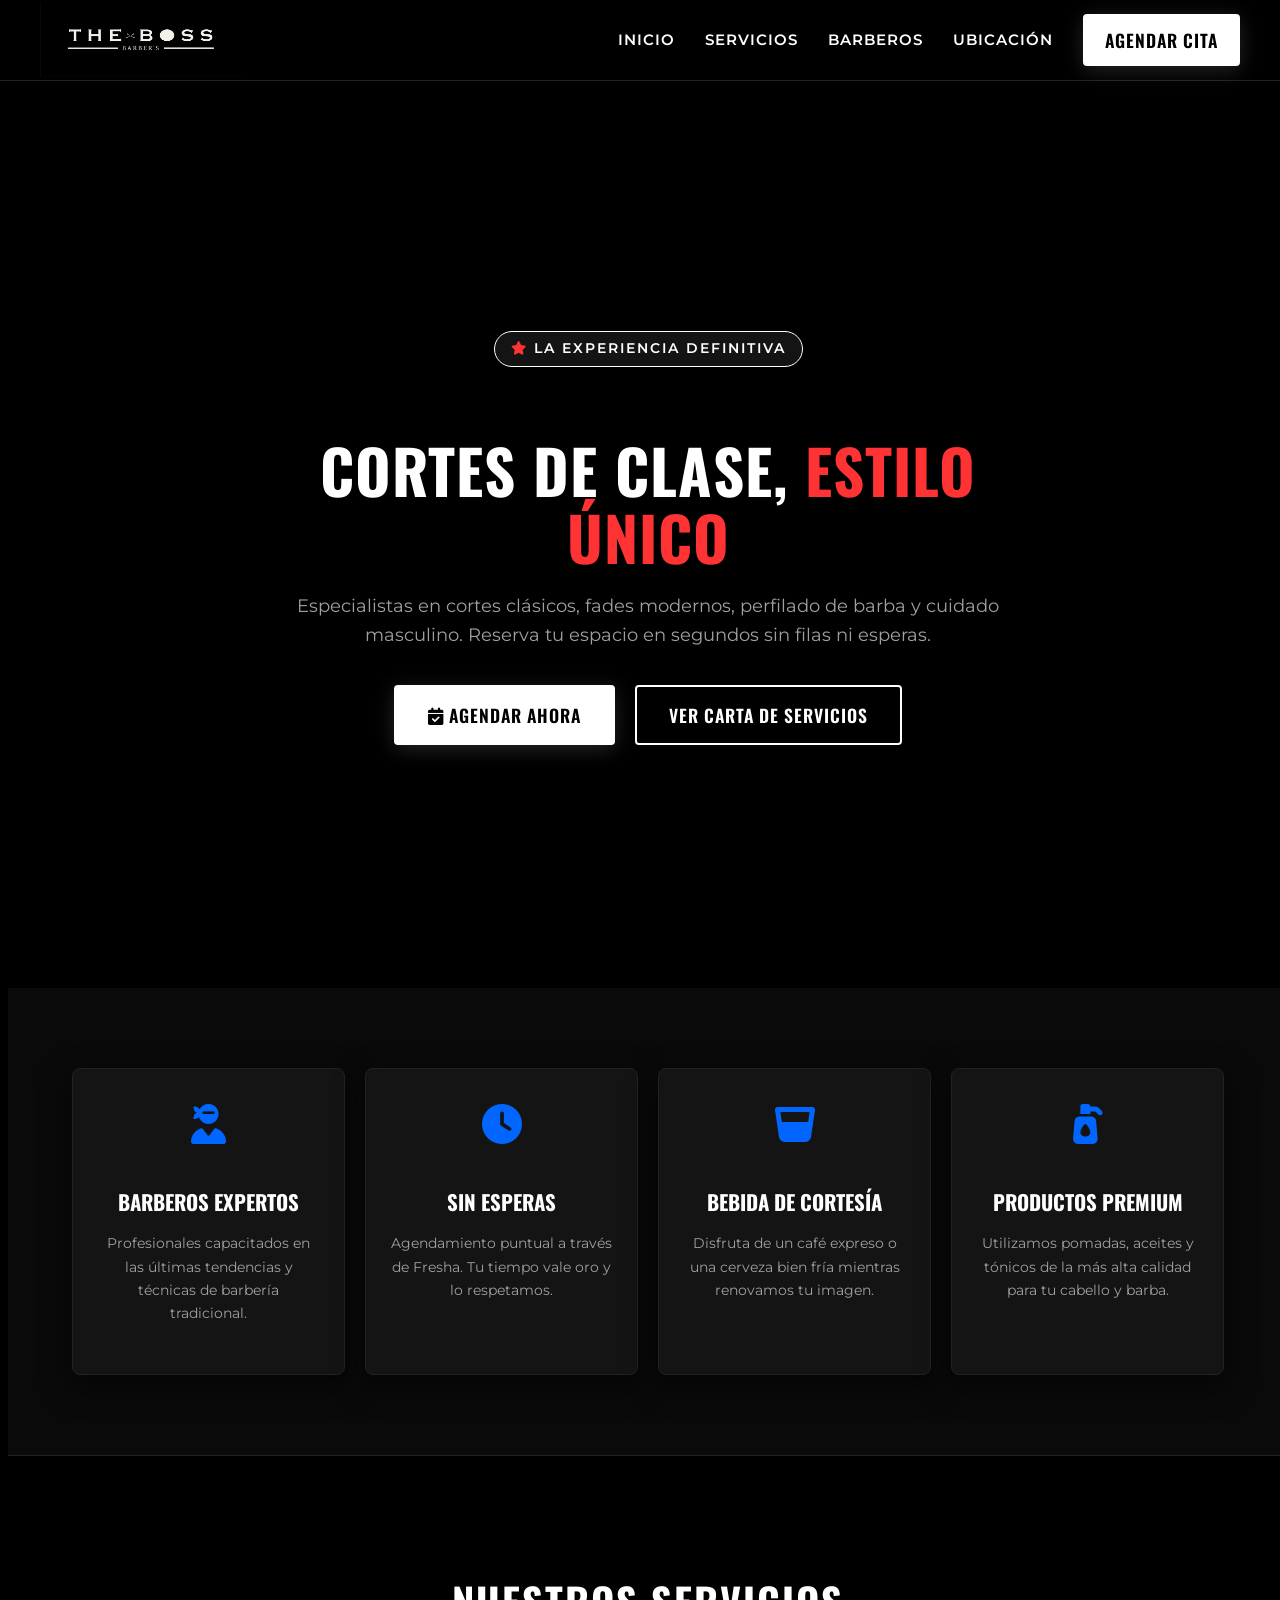
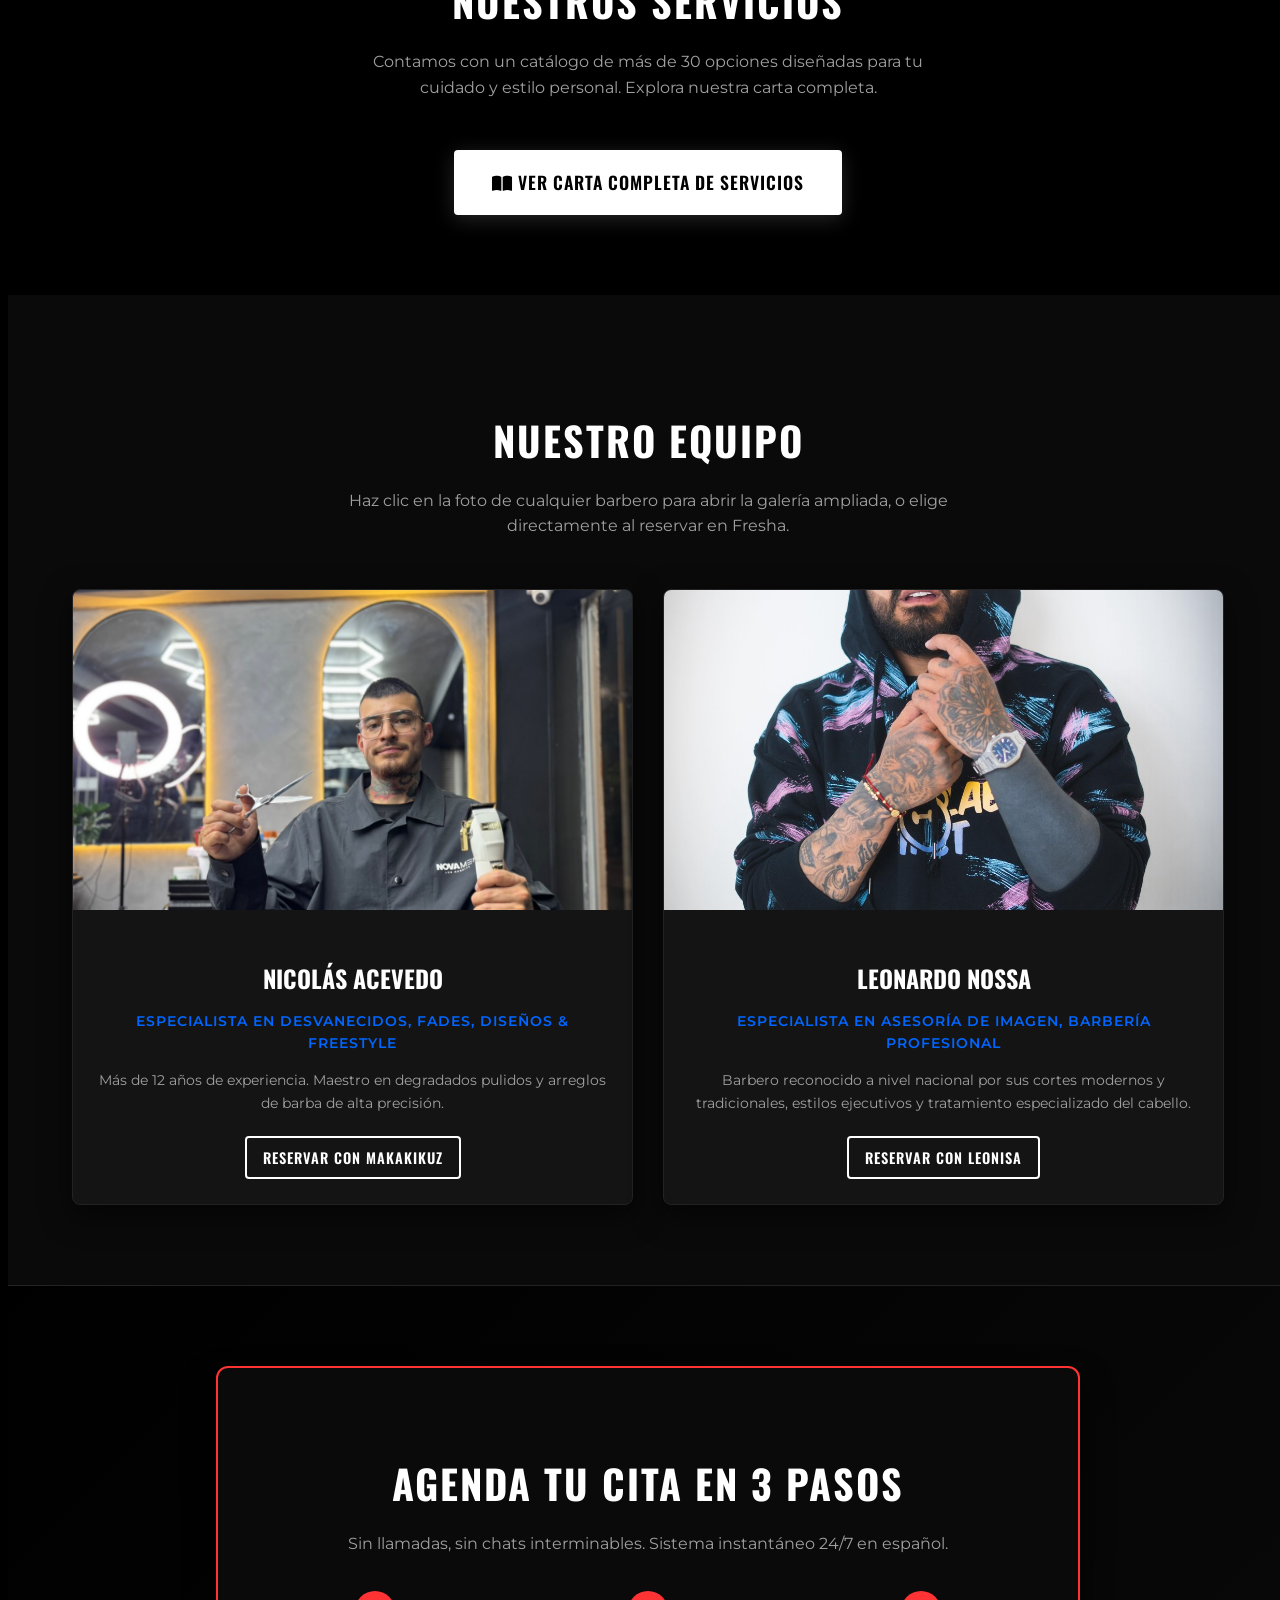
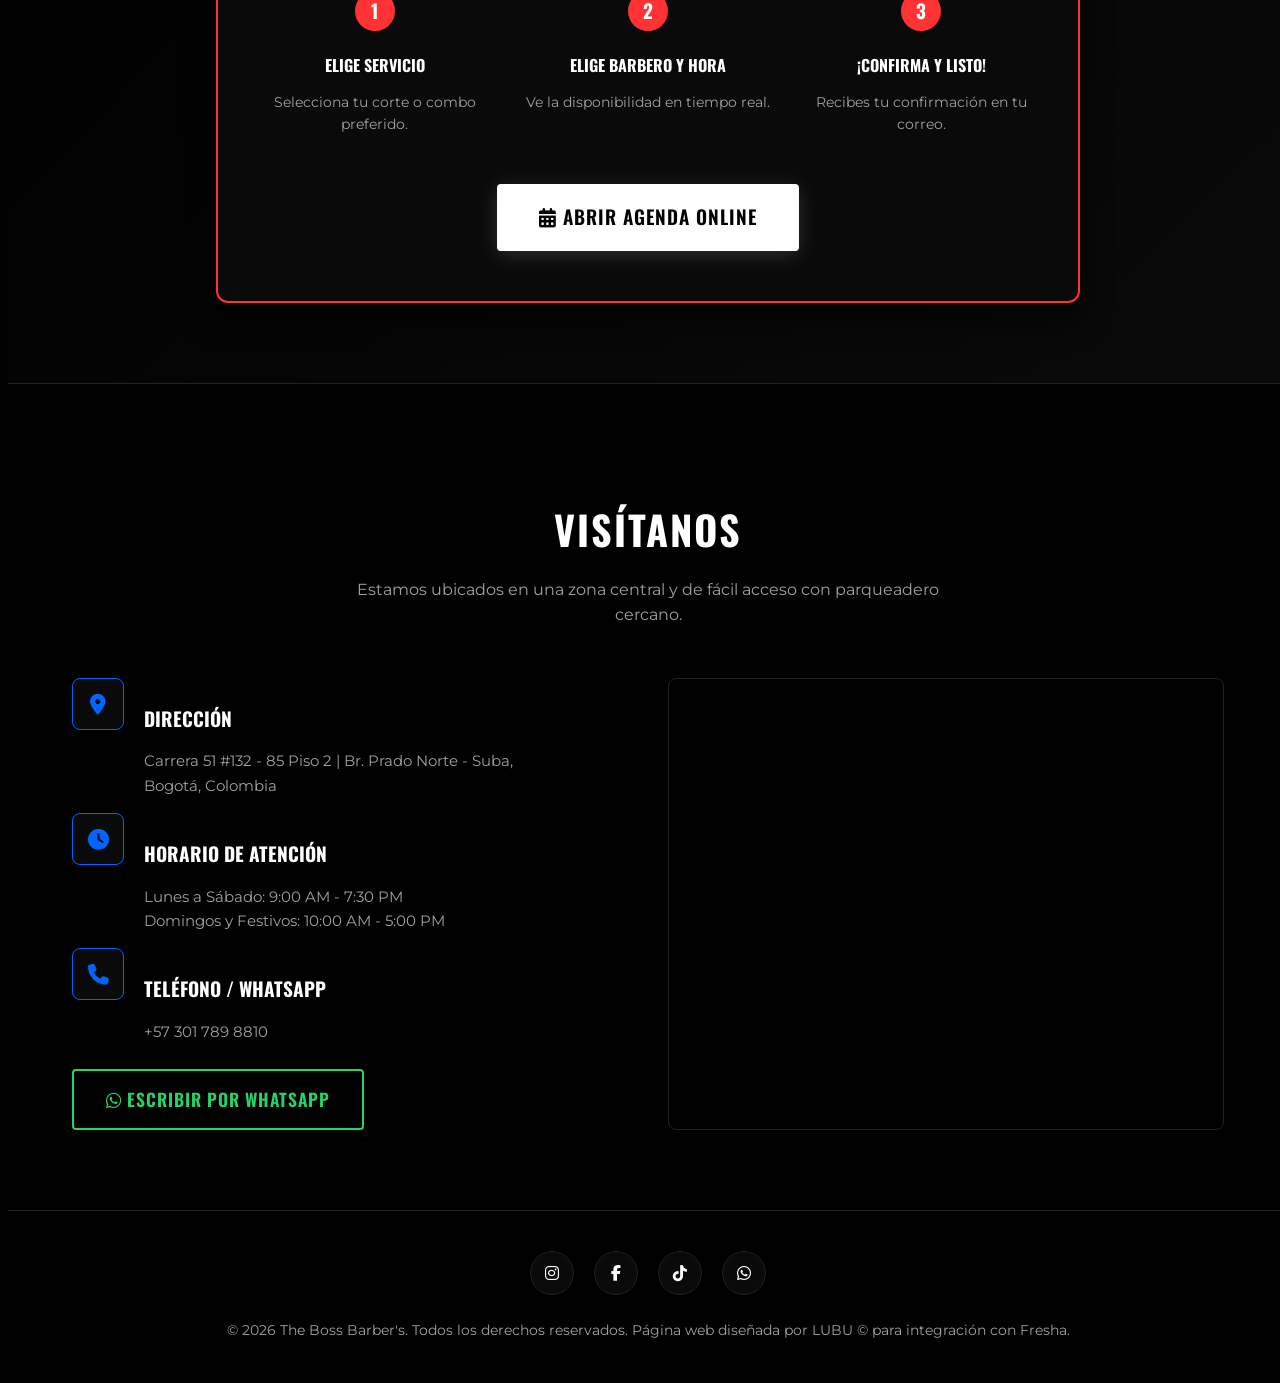
==== index.html @ 39655a5e "Add files via upload" ====
<!DOCTYPE html>
<html lang="es">
<head>
    <meta charset="UTF-8">
    <meta name="viewport" content="width=device-width, initial-scale=1.0">
    <title>Barbería The Boss | Estilo & Cuidado Masculino</title>
    <!-- Google Fonts -->
    <link rel="preconnect" href="https://fonts.googleapis.com">
    <link rel="preconnect" href="https://fonts.gstatic.com" crossorigin>
    <link href="https://fonts.googleapis.com/css2?family=Montserrat:wght@300;400;600;700;800&family=Oswald:wght@400;600;700&display=swap" rel="stylesheet">
    <!-- Font Awesome Icons -->
    <link rel="stylesheet" href="https://cdnjs.cloudflare.com/ajax/libs/font-awesome/6.4.0/css/all.min.css">
    <!-- Archivo CSS Externo -->
    <link rel="stylesheet" href="styles.css">
</head>
<body>

    <!-- HEADER / NAVEGACIÓN -->
    <header>
        <div class="container navbar">
            <a href="index.html" class="logo">
                <img src="imagenes/Logo_Portada.jpeg" alt="The Boss Barber's Logo" class="logo-img">
            </a>
            <ul class="nav-menu" id="nav-menu">
                <li><a href="index.html#inicio" class="nav-link">Inicio</a></li>
                <li><a href="servicios.html" class="nav-link">Servicios</a></li>
                <li><a href="#barberos" class="nav-link">Barberos</a></li>
                <li><a href="#contacto" class="nav-link">Ubicación</a></li>
                <li><a href="https://www.fresha.com/book-now/the-boss-barbers-hrlbjr75/all-offer?share=true&pId=3057508" target="_blank" class="btn btn-primary" style="padding: 10px 20px;">Agendar Cita</a></li>
            </ul>
            <div class="hamburger" id="hamburger">
                <i class="fa-solid fa-bars"></i>
            </div>
        </div>
    </header>

    <!-- MAIN HERO -->
    <section class="hero" id="inicio">
        <div class="container hero-content">
            <span class="hero-badge"><i class="fa-solid fa-star"></i> La Experiencia Definitiva</span>
            <h1 class="hero-title">Cortes de Clase, <span>Estilo Único</span></h1>
            <p class="hero-description">Especialistas en cortes clásicos, fades modernos, perfilado de barba y cuidado masculino. Reserva tu espacio en segundos sin filas ni esperas.</p>
            <div class="hero-buttons">
                <a href="https://www.fresha.com/book-now/the-boss-barbers-hrlbjr75/all-offer?share=true&pId=3057508" target="_blank" class="btn btn-primary">
                    <i class="fa-solid fa-calendar-check"></i> Agendar Ahora
                </a>
                <a href="servicios.html" class="btn btn-outline">Ver Carta de Servicios</a>
            </div>
        </div>
    </section>

    <!-- POR QUÉ ELEGIRNOS -->
    <section class="features section-padding">
        <div class="container">
            <div class="features-grid">
                <div class="feature-card">
                    <i class="fa-solid fa-user-ninja feature-icon"></i>
                    <h3 class="feature-title">Barberos Expertos</h3>
                    <p class="feature-text">Profesionales capacitados en las últimas tendencias y técnicas de barbería tradicional.</p>
                </div>
                <div class="feature-card">
                    <i class="fa-solid fa-clock feature-icon"></i>
                    <h3 class="feature-title">Sin Esperas</h3>
                    <p class="feature-text">Agendamiento puntual a través de Fresha. Tu tiempo vale oro y lo respetamos.</p>
                </div>
                <div class="feature-card">
                    <i class="fa-solid fa-whiskey-glass feature-icon"></i>
                    <h3 class="feature-title">Bebida de Cortesía</h3>
                    <p class="feature-text">Disfruta de un café expreso o una cerveza bien fría mientras renovamos tu imagen.</p>
                </div>
                <div class="feature-card">
                    <i class="fa-solid fa-pump-soap feature-icon"></i>
                    <h3 class="feature-title">Productos Premium</h3>
                    <p class="feature-text">Utilizamos pomadas, aceites y tónicos de la más alta calidad para tu cabello y barba.</p>
                </div>
            </div>
        </div>
    </section>

    <!-- SECCIÓN RESUMEN / CTA A CARTA DE SERVICIOS -->
    <section class="section-padding text-center" id="servicios">
        <div class="container">
            <h2 class="section-title">Nuestros Servicios</h2>
            <p class="section-subtitle">Contamos con un catálogo de más de 30 opciones diseñadas para tu cuidado y estilo personal. Explora nuestra carta completa.</p>
            <div style="margin-top: 30px;">
                <a href="servicios.html" class="btn btn-primary" style="font-size: 1.1rem; padding: 16px 36px;">
                    <i class="fa-solid fa-book-open"></i> Ver Carta Completa de Servicios
                </a>
            </div>
        </div>
    </section>

    <!-- CONOCE A LOS BARBEROS -->
    <section class="barbers section-padding" id="barberos">
        <div class="container">
            <h2 class="section-title text-center">Nuestro Equipo</h2>
            <p class="section-subtitle text-center">Haz clic en la foto de cualquier barbero para abrir la galería ampliada, o elige directamente al reservar en Fresha.</p>

            <div class="barbers-grid">
                <!-- Barbero 1 -->
                <div class="barber-card">
                    <img src="imagenes/Makakikuz_Style.png" alt="Barbero Nicolás Acevedo" class="barber-img" title="Haz clic para ver galería">
                    <div class="barber-info">
                        <h3 class="barber-name">Nicolás Acevedo</h3>
                        <p class="barber-role">Especialista en Desvanecidos, Fades, Diseños & Freestyle</p>
                        <p class="barber-bio">Más de 12 años de experiencia. Maestro en degradados pulidos y arreglos de barba de alta precisión.</p>
                        <a href="https://www.fresha.com/book-now/the-boss-barbers-hrlbjr75/all-offer?share=true&pId=3057508" target="_blank" class="btn btn-outline" style="padding: 8px 16px; font-size: 0.9rem;">Reservar con Makakikuz</a>
                    </div>
                </div>

                <!-- Barbero 2 -->
                <div class="barber-card">
                    <img src="imagenes/Leonisa_Style.jpg" alt="Barbero Leonardo Nossa" class="barber-img" title="Haz clic para ver galería">
                    <div class="barber-info">
                        <h3 class="barber-name">Leonardo Nossa</h3>
                        <p class="barber-role">Especialista en Asesoría de Imagen, Barbería Profesional</p>
                        <p class="barber-bio">Barbero reconocido a nivel nacional por sus cortes modernos y tradicionales, estilos ejecutivos y tratamiento especializado del cabello.</p>
                        <a href="https://www.fresha.com/book-now/the-boss-barbers-hrlbjr75/all-offer?share=true&pId=3057508" target="_blank" class="btn btn-outline" style="padding: 8px 16px; font-size: 0.9rem;">Reservar con LEONISA</a>
                    </div>
                </div>
            </div>
        </div>
    </section>

    <!-- VENTANA MODAL ESTILO GALERÍA -->
    <div id="modalGaleria" class="modal-galeria">
        <span class="cerrar-modal" id="cerrarModal">&times;</span>
        <button class="modal-nav modal-prev" id="prevModal"><i class="fa-solid fa-chevron-left"></i></button>
        <button class="modal-nav modal-next" id="nextModal"><i class="fa-solid fa-chevron-right"></i></button>
        
        <div class="modal-dialog-box">
            <div class="modal-img-pane">
                <img id="modalImg" src="" alt="Barbero Galería">
            </div>
            <div class="modal-text-pane">
                <h3 id="modalName" style="color: var(--primary); font-family: var(--font-title); font-size: 1.8rem; text-transform: uppercase; margin-bottom: 5px;"></h3>
                <p id="modalRole" style="color: var(--barber-blue); font-size: 0.85rem; font-weight: 600; text-transform: uppercase; letter-spacing: 1px; margin-bottom: 15px;"></p>
                <p id="modalBio" style="color: var(--text-muted); font-size: 0.95rem; margin-bottom: 25px;"></p>
                <a id="modalBtn" href="" target="_blank" class="btn btn-primary" style="padding: 12px 24px; text-align: center;">Reservar Cita</a>
            </div>
        </div>
    </div>

    <!-- SECCIÓN CTA FRESHA -->
    <section class="fresha-banner section-padding">
        <div class="container">
            <div class="fresha-box">
                <h2 class="section-title" style="color: #fff;">Agenda tu Cita en 3 Pasos</h2>
                <p style="color: var(--text-muted);">Sin llamadas, sin chats interminables. Sistema instantáneo 24/7 en español.</p>
                
                <div class="fresha-steps">
                    <div class="fresha-step">
                        <div class="step-number">1</div>
                        <h4 style="font-family: var(--font-title); margin-bottom: 5px;">ELIGE SERVICIO</h4>
                        <p style="font-size: 0.85rem; color: var(--text-muted);">Selecciona tu corte o combo preferido.</p>
                    </div>
                    <div class="fresha-step">
                        <div class="step-number">2</div>
                        <h4 style="font-family: var(--font-title); margin-bottom: 5px;">ELIGE BARBERO Y HORA</h4>
                        <p style="font-size: 0.85rem; color: var(--text-muted);">Ve la disponibilidad en tiempo real.</p>
                    </div>
                    <div class="fresha-step">
                        <div class="step-number">3</div>
                        <h4 style="font-family: var(--font-title); margin-bottom: 5px;">¡CONFIRMA Y LISTO!</h4>
                        <p style="font-size: 0.85rem; color: var(--text-muted);">Recibes tu confirmación en tu correo.</p>
                    </div>
                </div>

                <a href="https://www.fresha.com/book-now/the-boss-barbers-hrlbjr75/all-offer?share=true&pId=3057508" target="_blank" class="btn btn-primary" style="font-size: 1.2rem; padding: 16px 40px;">
                    <i class="fa-solid fa-calendar-days"></i> Abrir Agenda Online
                </a>
            </div>
        </div>
    </section>

    <!-- UBICACIÓN, HORARIOS Y CONTACTO -->
    <section class="section-padding" id="contacto">
        <div class="container">
            <h2 class="section-title text-center">Visítanos</h2>
            <p class="section-subtitle text-center">Estamos ubicados en una zona central y de fácil acceso con parqueadero cercano.</p>

            <div class="contact-grid">
                <div class="contact-info">
                    <div class="contact-item">
                        <div class="contact-icon"><i class="fa-solid fa-location-dot"></i></div>
                        <div class="contact-details">
                            <h4>Dirección</h4>
                            <p>Carrera 51 #132 - 85 Piso 2 | Br. Prado Norte - Suba,<br>Bogotá, Colombia</p>
                        </div>
                    </div>

                    <div class="contact-item">
                        <div class="contact-icon"><i class="fa-solid fa-clock"></i></div>
                        <div class="contact-details">
                            <h4>Horario de Atención</h4>
                            <p>Lunes a Sábado: 9:00 AM - 7:30 PM<br>Domingos y Festivos: 10:00 AM - 5:00 PM</p>
                        </div>
                    </div>

                    <div class="contact-item">
                        <div class="contact-icon"><i class="fa-solid fa-phone"></i></div>
                        <div class="contact-details">
                            <h4>Teléfono / WhatsApp</h4>
                            <p>+57 301 789 8810</p>
                        </div>
                    </div>

                    <div style="margin-top: 10px;">
                        <a href="https://wa.me/573017898810" target="_blank" class="btn btn-outline" style="border-color: #25D366; color: #25D366;">
                            <i class="fa-brands fa-whatsapp"></i> Escribir por WhatsApp
                        </a>
                    </div>
                </div>

                <!-- MAPA DE GOOGLE MAPS -->
                <div class="map-container">
                    <iframe src="https://www.google.com/maps/embed?pb=!1m14!1m8!1m3!1d1350.0237169530822!2d-74.0582098!3d4.7192069!3m2!1i1024!2i768!4f13.1!3m3!1m2!1s0x8e3f850aa3f0ced1%3A0x9481f7426ed45a26!2sThe%20Boss%20Barber%E2%80%99s!5e1!3m2!1sen!2sco!4v1785443858019!5m2!1sen!2sco" width="600" height="450" style="border:0;" allowfullscreen="" loading="lazy" referrerpolicy="strict-origin-when-cross-origin"></iframe>
                </div>
            </div>
        </div>
    </section>

    <!-- FOOTER -->
    <footer>
        <div class="container">
            <div class="social-links">
                <a href="#" class="social-icon"><i class="fa-brands fa-instagram"></i></a>
                <a href="#" class="social-icon"><i class="fa-brands fa-facebook-f"></i></a>
                <a href="#" class="social-icon"><i class="fa-brands fa-tiktok"></i></a>
                <a href="#" class="social-icon"><i class="fa-brands fa-whatsapp"></i></a>
            </div>
            <p class="copyright">&copy; 2026 The Boss Barber's. Todos los derechos reservados. Página web diseñada por LUBU &copy para integración con Fresha.</p>
        </div>
    </footer>

    <!-- SCRIPTS -->
    <script>
        const hamburger = document.getElementById('hamburger');
        const navMenu = document.getElementById('nav-menu');
        const navLinks = document.querySelectorAll('.nav-link');

        hamburger.addEventListener('click', () => {
            navMenu.classList.toggle('active');
            hamburger.querySelector('i').classList.toggle('fa-bars');
            hamburger.querySelector('i').classList.toggle('fa-xmark');
        });

        navLinks.forEach(link => {
            link.addEventListener('click', () => {
                navMenu.classList.remove('active');
                if (hamburger.querySelector('i').classList.contains('fa-xmark')) {
                    hamburger.querySelector('i').classList.add('fa-bars');
                    hamburger.querySelector('i').classList.remove('fa-xmark');
                }
            });
        });

        const barberCards = document.querySelectorAll('.barber-card');
        const modal = document.getElementById('modalGaleria');
        const cerrarModal = document.getElementById('cerrarModal');
        const modalImg = document.getElementById('modalImg');
        const modalName = document.getElementById('modalName');
        const modalRole = document.getElementById('modalRole');
        const modalBio = document.getElementById('modalBio');
        const modalBtn = document.getElementById('modalBtn');
        const prevModal = document.getElementById('prevModal');
        const nextModal = document.getElementById('nextModal');

        let currentIndex = 0;
        const barbersData = [];

        barberCards.forEach((card, index) => {
            const img = card.querySelector('.barber-img').src;
            const name = card.querySelector('.barber-name').textContent;
            const role = card.querySelector('.barber-role').textContent;
            const bio = card.querySelector('.barber-bio').textContent;
            const btnHref = card.querySelector('.btn').href;

            barbersData.push({ img, name, role, bio, btnHref });

            card.querySelector('.barber-img').addEventListener('click', () => {
                currentIndex = index;
                updateModal();
                modal.style.display = 'flex';
            });
        });

        function updateModal() {
            const data = barbersData[currentIndex];
            modalImg.src = data.img;
            modalName.textContent = data.name;
            modalRole.textContent = data.role;
            modalBio.textContent = data.bio;
            modalBtn.href = data.btnHref;
        }

        nextModal.addEventListener('click', () => {
            currentIndex = (currentIndex + 1) % barbersData.length;
            updateModal();
        });

        prevModal.addEventListener('click', () => {
            currentIndex = (currentIndex - 1 + barbersData.length) % barbersData.length;
            updateModal();
        });

        cerrarModal.addEventListener('click', () => {
            modal.style.display = 'none';
        });

        window.addEventListener('click', (e) => {
            if (e.target === modal) {
                modal.style.display = 'none';
            }
        });
    </script>
</body>
</html>
---- styles.css ----
/* ==========================================================================
   VARIABLES & RESET (ESTILO MONOCROMÁTICO + ACENTOS DE BARBERÍA)
   ========================================================================== */
:root {
    --primary: #FFFFFF;        /* Blanco puro principal */
    --barber-red: #FF3333;     /* Rojo clásico de barbería */
    --barber-blue: #0066FF;    /* Azul clásico de barbería */
    --primary-glow: rgba(255, 255, 255, 0.15); 
    --bg-dark: #000000;        /* Negro absoluto profundo */
    --bg-card: #0A0A0A;        /* Fondo base de tarjetas */
    --bg-surface: #141414;     /* Superficie con relieve */
    --text-light: #FFFFFF;     
    --text-muted: #A0A0A0;     /* Gris neutro legible */
    --border-color: #222222;   
    --border-glow: rgba(255, 255, 255, 0.25); 
    --font-title: 'Oswald', sans-serif;
    --font-body: 'Montserrat', sans-serif;
    --transition: all 0.3s ease;
}

html, body {
    width: 100%;
    max-width: 100%;
    overflow-x: hidden !important;
    position: relative;
    background: var(--bg-dark);
    color: var(--text-light);
    font-family: var(--font-body);
    line-height: 1.6;
}

a {
    text-decoration: none;
    color: inherit;
}

ul {
    list-style: none;
}

img {
    max-width: 100%;
    display: block;
}

/* Botón principal limpio en Blanco y Negro */
.btn-primary {
    background: #FFFFFF;
    color: #000000;
    font-weight: 700;
    box-shadow: 0 4px 20px rgba(255, 255, 255, 0.15);
}

.btn-primary:hover {
    background: #E0E0E0;
    transform: translateY(-3px);
    box-shadow: 0 6px 25px rgba(255, 255, 255, 0.3);
}

/* Tarjetas con estructura fija y bordes limpios */
.service-card, .feature-card, .barber-card {
    background: var(--bg-card);
    border: 1px solid var(--border-color);
    box-shadow: 0 10px 30px rgba(0, 0, 0, 0.6);
    transition: var(--transition);
}

.service-card:hover, .feature-card:hover, .barber-card:hover {
    border-color: var(--primary);
    transform: translateY(-5px);
}

/* ==========================================================================
   COMPONENTES REUTILIZABLES
   ========================================================================== */
.container {
    width: 90%;
    max-width: 1200px;
    margin: 0 auto;
    padding: 0 15px;
}

.section-padding {
    padding: 80px 0;
}

.text-center {
    text-align: center;
}

.section-title {
    font-family: var(--font-title);
    font-size: 2.5rem;
    text-transform: uppercase;
    letter-spacing: 2px;
    color: var(--primary);
    margin-bottom: 10px;
}

.section-subtitle {
    color: var(--text-muted);
    font-size: 1rem;
    margin-bottom: 50px;
    max-width: 600px;
    margin-left: auto;
    margin-right: auto;
}

.btn {
    display: inline-block;
    padding: 14px 32px;
    font-family: var(--font-title);
    font-size: 1.1rem;
    font-weight: 600;
    text-transform: uppercase;
    letter-spacing: 1px;
    border-radius: 4px;
    cursor: pointer;
    transition: var(--transition);
    border: 2px solid transparent;
}

.btn-outline {
    background-color: transparent;
    color: var(--text-light);
    border-color: var(--primary);
}

.btn-outline:hover {
    background-color: var(--primary);
    color: #000000;
    transform: translateY(-3px);
}

.logo-img {
    height: 75px;
    width: auto;
    object-fit: contain;
}

/* ==========================================================================
   HEADER & NAVEGACIÓN
   ========================================================================== */
header {
    position: fixed;
    top: 0;
    left: 0;
    width: 100%;
    background-color: rgba(0, 0, 0, 0.95);
    backdrop-filter: blur(10px);
    z-index: 1000;
    border-bottom: 1px solid var(--border-color);
    transition: var(--transition);
}

.navbar {
    display: flex;
    justify-content: space-between;
    align-items: center;
    width: 100%;
    max-width: 1200px;
    margin: 0 auto;
    padding: 0 20px;
    height: 80px;
}

.nav-menu {
    display: flex;
    align-items: center;
    gap: 30px;
}

.nav-link {
    font-weight: 600;
    font-size: 0.95rem;
    text-transform: uppercase;
    letter-spacing: 1px;
    transition: var(--transition);
}

.nav-link:hover {
    color: var(--barber-red);
}

.hamburger {
    display: none;
    cursor: pointer;
    font-size: 1.5rem;
    color: var(--text-light);
    background: none;
    border: none;
}

/* ==========================================================================
   HERO SECTION
   ========================================================================== */
.hero {
    height: 100vh;
    min-height: 650px;
    background: linear-gradient(rgba(0, 0, 0, 0.85), rgba(0, 0, 0, 0.95)), 
                url('https://images.unsplash.com/photo-1503951914875-452162b0f3f1?auto=format&fit=crop&q=80&w=1600') center/cover no-repeat;
    display: flex;
    align-items: center;
    text-align: center;
    padding-top: 80px;
}

.hero-content {
    max-width: 800px;
    margin: 0 auto;
    padding: 0 20px;
}

.hero-badge {
    display: inline-block;
    background-color: rgba(255, 255, 255, 0.08);
    color: var(--primary);
    border: 1px solid var(--primary);
    padding: 6px 16px;
    border-radius: 20px;
    font-size: 0.85rem;
    font-weight: 600;
    text-transform: uppercase;
    letter-spacing: 2px;
    margin-bottom: 20px;
}

.hero-badge i {
    color: var(--barber-red);
}

.hero-title {
    font-family: var(--font-title);
    font-size: 3.8rem;
    text-transform: uppercase;
    line-height: 1.1;
    margin-bottom: 20px;
    letter-spacing: 1px;
}

.hero-title span {
    color: var(--barber-red);
}

.hero-description {
    font-size: 1.15rem;
    color: var(--text-muted);
    margin-bottom: 35px;
}

.hero-buttons {
    display: flex;
    gap: 20px;
    justify-content: center;
    flex-wrap: wrap;
}

/* ==========================================================================
   BENEFICIOS / CARACTERÍSTICAS
   ========================================================================== */
.features {
    background-color: var(--bg-card);
    border-bottom: 1px solid var(--border-color);
}

.features-grid {
    display: grid;
    grid-template-columns: repeat(4, 1fr);
    gap: 20px;
}

.feature-card {
    background-color: var(--bg-surface);
    padding: 35px 25px;
    border-radius: 8px;
    text-align: center;
    border: 1px solid var(--border-color);
    transition: var(--transition);
}

.feature-icon {
    font-size: 2.5rem;
    color: var(--barber-blue);
    margin-bottom: 20px;
}

.feature-title {
    font-family: var(--font-title);
    font-size: 1.3rem;
    margin-bottom: 10px;
    text-transform: uppercase;
}

.feature-text {
    color: var(--text-muted);
    font-size: 0.9rem;
}

/* ==========================================================================
   BARBEROS / EQUIPO
   ========================================================================== */
.barbers {
    background-color: var(--bg-card);
}

.barbers-grid {
    display: grid;
    grid-template-columns: repeat(auto-fit, minmax(280px, 1fr));
    gap: 30px;
}

.barber-card {
    background-color: var(--bg-surface);
    border-radius: 8px;
    overflow: hidden;
    border: 1px solid var(--border-color);
    transition: var(--transition);
}

.barber-img {
    height: 320px;
    width: 100%;
    object-fit: cover;
    cursor: pointer;
    transition: opacity 0.2s ease;
}

.barber-info {
    padding: 25px;
    text-align: center;
}

.barber-name {
    font-family: var(--font-title);
    font-size: 1.5rem;
    text-transform: uppercase;
    margin-bottom: 5px;
}

.barber-role {
    color: var(--barber-blue);
    font-size: 0.85rem;
    font-weight: 600;
    text-transform: uppercase;
    letter-spacing: 1px;
    margin-bottom: 15px;
}

.barber-bio {
    color: var(--text-muted);
    font-size: 0.9rem;
    margin-bottom: 20px;
}

/* ==========================================================================
   FRESHA BANNER
   ========================================================================== */
.fresha-banner {
    background: linear-gradient(135deg, rgba(0, 0, 0, 0.9) 0%, rgba(10, 10, 10, 1) 100%);
    border-top: 1px solid var(--border-color);
    border-bottom: 1px solid var(--border-color);
    text-align: center;
}

.fresha-box {
    max-width: 800px;
    margin: 0 auto;
    background-color: var(--bg-card);
    padding: 50px 30px;
    border-radius: 12px;
    border: 2px solid var(--barber-red);
    box-shadow: 0 15px 30px rgba(0, 0, 0, 0.8);
}

.fresha-steps {
    display: grid;
    grid-template-columns: repeat(auto-fit, minmax(200px, 1fr));
    gap: 20px;
    margin: 35px 0;
}

.step-number {
    width: 40px;
    height: 40px;
    background-color: var(--barber-red);
    color: #FFFFFF;
    font-family: var(--font-title);
    font-weight: 700;
    border-radius: 50%;
    display: flex;
    align-items: center;
    justify-content: center;
    margin: 0 auto 15px auto;
    font-size: 1.2rem;
}

/* ==========================================================================
   CONTACTO & UBICACIÓN
   ========================================================================== */
.contact-grid {
    display: grid;
    grid-template-columns: repeat(auto-fit, minmax(320px, 1fr));
    gap: 40px;
}

.contact-item {
    display: flex;
    align-items: flex-start;
    gap: 20px;
}

.contact-icon {
    width: 50px;
    height: 50px;
    background-color: var(--bg-card);
    border: 1px solid var(--barber-blue);
    border-radius: 8px;
    display: flex;
    align-items: center;
    justify-content: center;
    color: var(--barber-blue);
    font-size: 1.3rem;
    flex-shrink: 0;
}

.contact-details h4 {
    font-family: var(--font-title);
    font-size: 1.2rem;
    text-transform: uppercase;
    margin-bottom: 5px;
}

.contact-details p {
    color: var(--text-muted);
    font-size: 0.95rem;
}

.map-container {
    border-radius: 8px;
    overflow: hidden;
    border: 1px solid var(--border-color);
    min-height: 300px;
}

.map-container iframe {
    width: 100%;
    height: 100%;
    min-height: 320px;
    border: 0;
}

/* ==========================================================================
   FOOTER
   ========================================================================== */
footer {
    background-color: #000000;
    padding: 40px 0 20px 0;
    border-top: 1px solid var(--border-color);
    text-align: center;
}

.social-links {
    display: flex;
    justify-content: center;
    gap: 20px;
    margin-bottom: 25px;
}

.social-icon {
    width: 42px;
    height: 42px;
    background-color: var(--bg-card);
    border: 1px solid var(--border-color);
    border-radius: 50%;
    display: flex;
    align-items: center;
    justify-content: center;
    color: var(--text-light);
    transition: var(--transition);
}

.social-icon:hover {
    background-color: var(--barber-blue);
    color: #FFFFFF;
    transform: translateY(-3px);
}

.copyright {
    color: var(--text-muted);
    font-size: 0.85rem;
}

/* ==========================================================================
   CARTA DE SERVICIOS Y PRECIOS (ESTILO CLÁSICO 2 COLUMNAS ROJO/AZUL)
   ========================================================================== */
.services-hero {
    height: 55vh;
    min-height: 400px;
    background: linear-gradient(rgba(0, 0, 0, 0.85), rgba(0, 0, 0, 1)), 
                url('https://images.unsplash.com/photo-1503951914875-452162b0f3f1?auto=format&fit=crop&q=80&w=1600') center/cover no-repeat;
    display: flex;
    align-items: center;
    justify-content: center;
    padding-top: 100px; 
    border-bottom: 1px solid var(--border-color);
}

.price-list-grid {
    display: grid;
    grid-template-columns: repeat(2, 1fr);
    gap: 30px 60px;
    max-width: 1100px;
    margin: 0 auto;
}

.price-item {
    background-color: transparent;
    padding: 15px 0;
    border-bottom: 1px solid var(--border-color);
    transition: var(--transition);
}

.price-row {
    display: flex;
    align-items: baseline;
    gap: 10px;
    margin-bottom: 8px;
}

.price-name {
    font-family: var(--font-title);
    font-size: 1.3rem;
    font-weight: 600;
    letter-spacing: 0.5px;
    color: var(--text-light);
    white-space: nowrap; 
}

.price-dots {
    flex-grow: 1;
    border-bottom: 1px dotted rgba(255, 255, 255, 0.2); 
    height: 10px;
}

.price-cost {
    font-family: var(--font-title);
    font-size: 1.4rem;
    color: var(--barber-red); /* Acento rojo en precios del menú de servicios */
    font-weight: 700;
    white-space: nowrap;
}

.price-desc {
    color: var(--text-muted);
    font-size: 0.95rem;
    line-height: 1.6;
    font-style: italic;
    margin: 0;
}

/* ==========================================================================
   BUSCADOR, FILTROS Y ACORDEONES CON TEMÁTICA DE BARBERÍA
   ========================================================================== */
.services-tools {
    display: flex;
    flex-direction: column;
    gap: 20px;
    margin-bottom: 40px;
    max-width: 1100px;
    margin-left: auto;
    margin-right: auto;
}

.search-box {
    position: relative;
    width: 100%;
}

.search-box i {
    position: absolute;
    left: 18px;
    top: 50%;
    transform: translateY(-50%);
    color: var(--text-muted);
    font-size: 1.1rem;
}

.search-box input {
    width: 100%;
    padding: 15px 20px 15px 50px;
    background-color: var(--bg-card);
    border: 1px solid var(--border-color);
    border-radius: 8px;
    color: var(--text-light);
    font-family: var(--font-body);
    font-size: 1rem;
    transition: var(--transition);
}

.search-box input:focus {
    outline: none;
    border-color: var(--barber-blue);
    box-shadow: 0 0 10px rgba(0, 102, 255, 0.2);
}

.filter-buttons {
    display: flex;
    gap: 12px;
    flex-wrap: wrap;
}

.filter-btn {
    background-color: var(--bg-card);
    color: var(--text-light);
    border: 1px solid var(--border-color);
    padding: 10px 20px;
    border-radius: 6px;
    font-family: var(--font-body);
    font-size: 0.95rem;
    cursor: pointer;
    transition: var(--transition);
    display: flex;
    align-items: center;
    gap: 8px;
}

.filter-btn:hover {
    border-color: var(--barber-red);
}

.filter-btn.active {
    background-color: var(--barber-blue);
    color: #FFFFFF;
    border-color: var(--barber-blue);
    font-weight: 600;
}

.accordions-container {
    max-width: 1100px;
    margin: 0 auto;
    display: flex;
    flex-direction: column;
    gap: 15px;
}

.accordion-item {
    background-color: var(--bg-card);
    border: 1px solid var(--border-color);
    border-radius: 8px;
    overflow: hidden;
    transition: var(--transition);
}

.accordion-header {
    padding: 20px 25px;
    display: flex;
    justify-content: space-between;
    align-items: center;
    cursor: pointer;
    background-color: var(--bg-surface);
    transition: var(--transition);
    user-select: none;
    border-left: 4px solid var(--barber-red); /* Detalle de color barbería en acordeones */
}

.accordion-header:hover {
    background-color: rgba(255, 255, 255, 0.03);
}

.accordion-title {
    font-family: var(--font-title);
    font-size: 1.2rem;
    font-weight: 600;
    letter-spacing: 1px;
}

.accordion-icon {
    color: var(--barber-blue);
    font-size: 1.2rem;
    transition: transform 0.3s ease;
}

.accordion-content {
    display: none;
    padding: 25px;
    background-color: var(--bg-dark);
}

.accordion-item.active .accordion-content {
    display: block;
}

.accordion-item.active .accordion-icon {
    transform: rotate(45deg);
    color: var(--barber-red);
}

.accordion-item.active .accordion-header {
    border-bottom: 1px solid var(--border-color);
    border-left-color: var(--barber-blue);
}

/* ==========================================================================
   MODAL GALERÍA Y RESPONSIVE
   ========================================================================== */
.modal-galeria {
    display: none;
    position: fixed;
    z-index: 9999;
    left: 0;
    top: 0;
    width: 100%;
    height: 100%;
    background-color: rgba(0, 0, 0, 0.95);
    align-items: center;
    justify-content: center;
    padding: 40px 20px;
}

.modal-dialog-box {
    position: relative;
    display: flex;
    background-color: var(--bg-card);
    border: 1px solid var(--border-color);
    border-radius: 12px;
    max-width: 900px;
    width: 100%;
    overflow: hidden;
    box-shadow: 0 15px 40px rgba(0,0,0,0.85);
}

.modal-img-pane {
    flex: 1.2;
    background-color: #000;
    display: flex;
    align-items: center;
    justify-content: center;
    min-height: 420px;
}

.modal-img-pane img {
    width: 100%;
    height: 100%;
    max-height: 550px;
    object-fit: cover;
}

.modal-text-pane {
    flex: 1;
    padding: 40px;
    display: flex;
    flex-direction: column;
    justify-content: center;
}

.cerrar-modal {
    position: absolute;
    top: 20px;
    right: 25px;
    color: #f1f1f1;
    font-size: 35px;
    font-weight: bold;
    cursor: pointer;
    z-index: 10001;
    transition: var(--transition);
}

.cerrar-modal:hover {
    color: var(--barber-red);
}

.modal-nav {
    position: absolute;
    top: 50%;
    transform: translateY(-50%);
    background-color: rgba(0, 0, 0, 0.85);
    color: var(--barber-blue);
    border: 1px solid var(--barber-blue);
    width: 50px;
    height: 50px;
    border-radius: 50%;
    cursor: pointer;
    z-index: 10000;
    display: flex;
    align-items: center;
    justify-content: center;
    font-size: 1.3rem;
    transition: var(--transition);
}

.modal-nav:hover {
    background-color: var(--barber-blue);
    color: #FFFFFF;
}

.modal-prev { left: 20px; }
.modal-next { right: 20px; }

@media (max-width: 1024px) {
    .features-grid {
        grid-template-columns: repeat(2, 1fr);
    }
    .price-list-grid {
        grid-template-columns: 1fr;
    }
}

@media (max-width: 768px) {
    .navbar {
        height: 70px;
        position: relative;
        justify-content: center;
    }
    .logo {
        position: absolute;
        left: 50%;
        transform: translateX(-50%);
        z-index: 1001;
    }
    .hamburger {
        display: block;
        position: absolute;
        right: 20px;
        top: 50%;
        transform: translateY(-50%);
        z-index: 1002;
    }
    .nav-menu {
        position: fixed;
        top: 70px;
        left: 0;
        width: 100%;
        height: calc(100vh - 70px);
        background-color: rgba(0, 0, 0, 0.98);
        flex-direction: column;
        justify-content: center;
        align-items: center;
        gap: 35px;
        transform: translateX(-100%);
        transition: transform 0.3s ease-in-out;
        z-index: 999;
    }
    .nav-menu.active {
        transform: translateX(0);
    }
    .hero-title {
        font-size: 2.3rem;
    }
    .modal-dialog-box {
        flex-direction: column;
        max-height: 85vh;
        overflow-y: auto;
    }
}
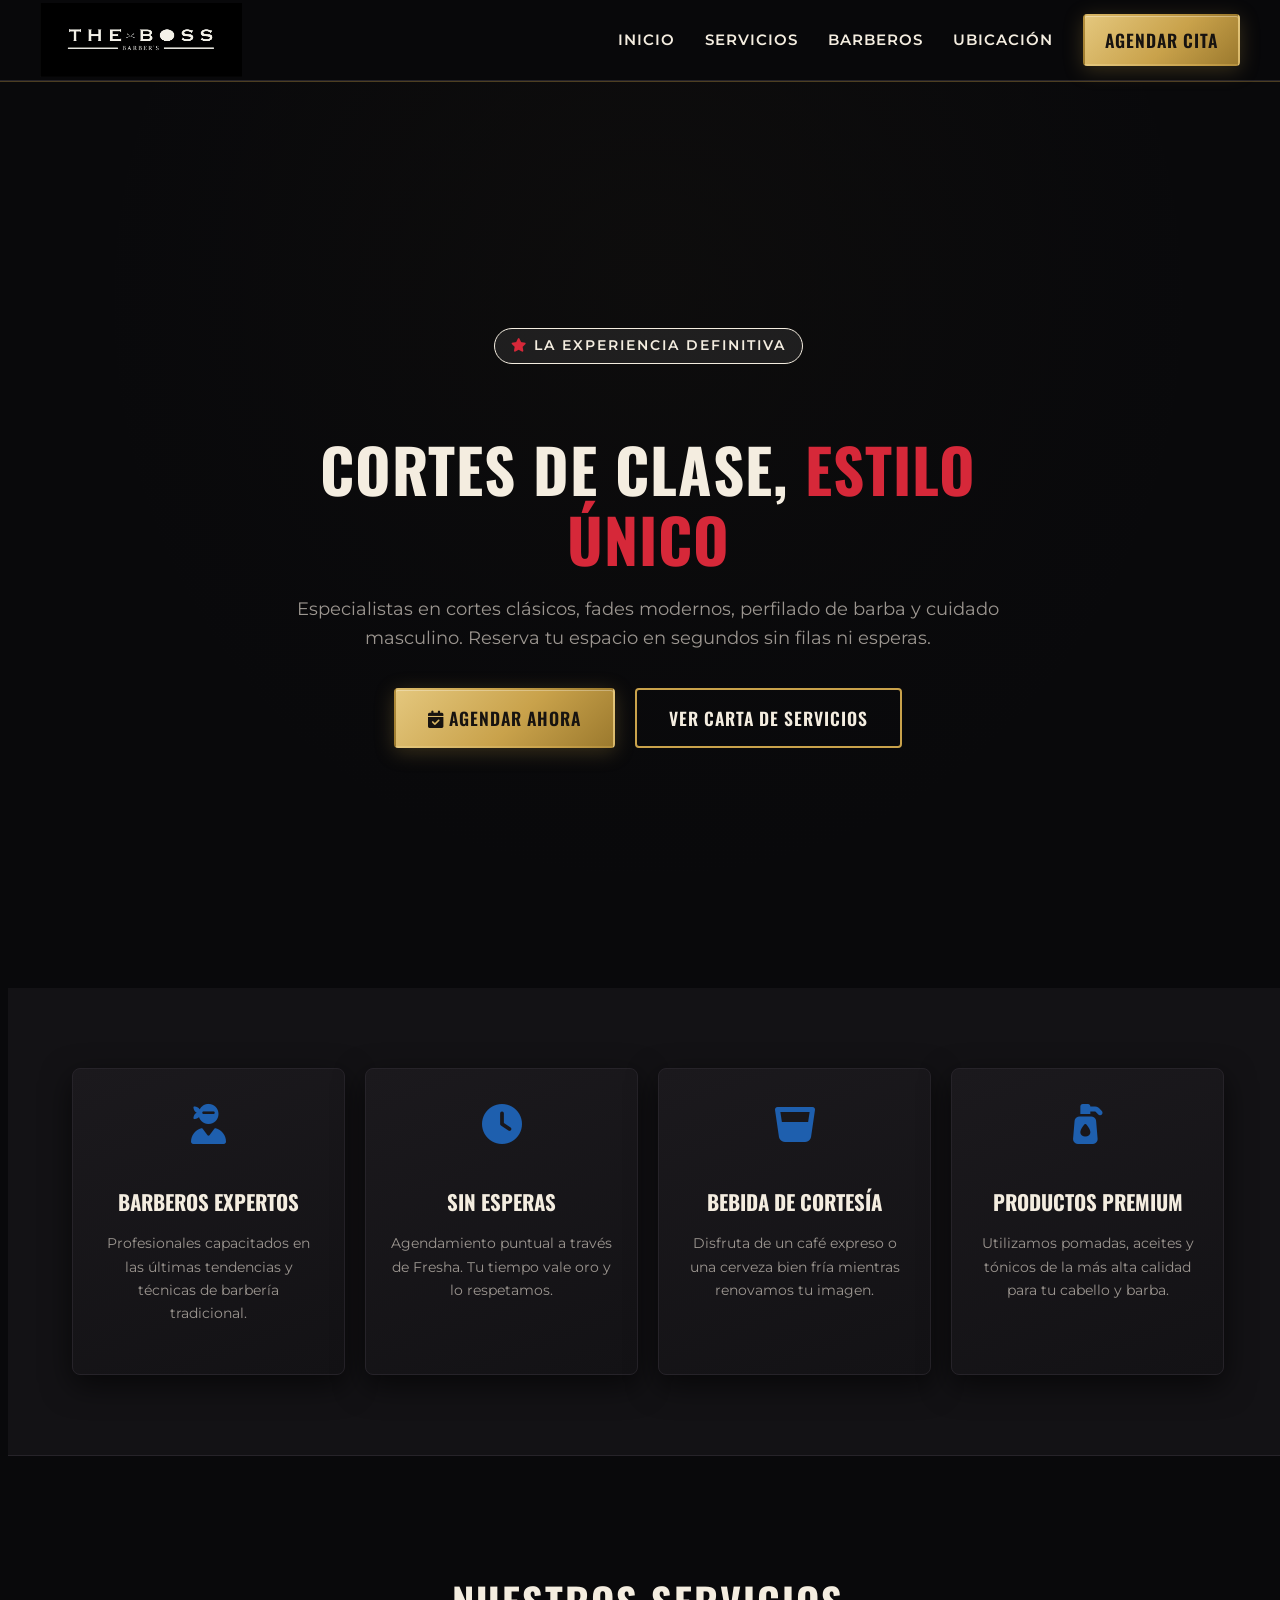
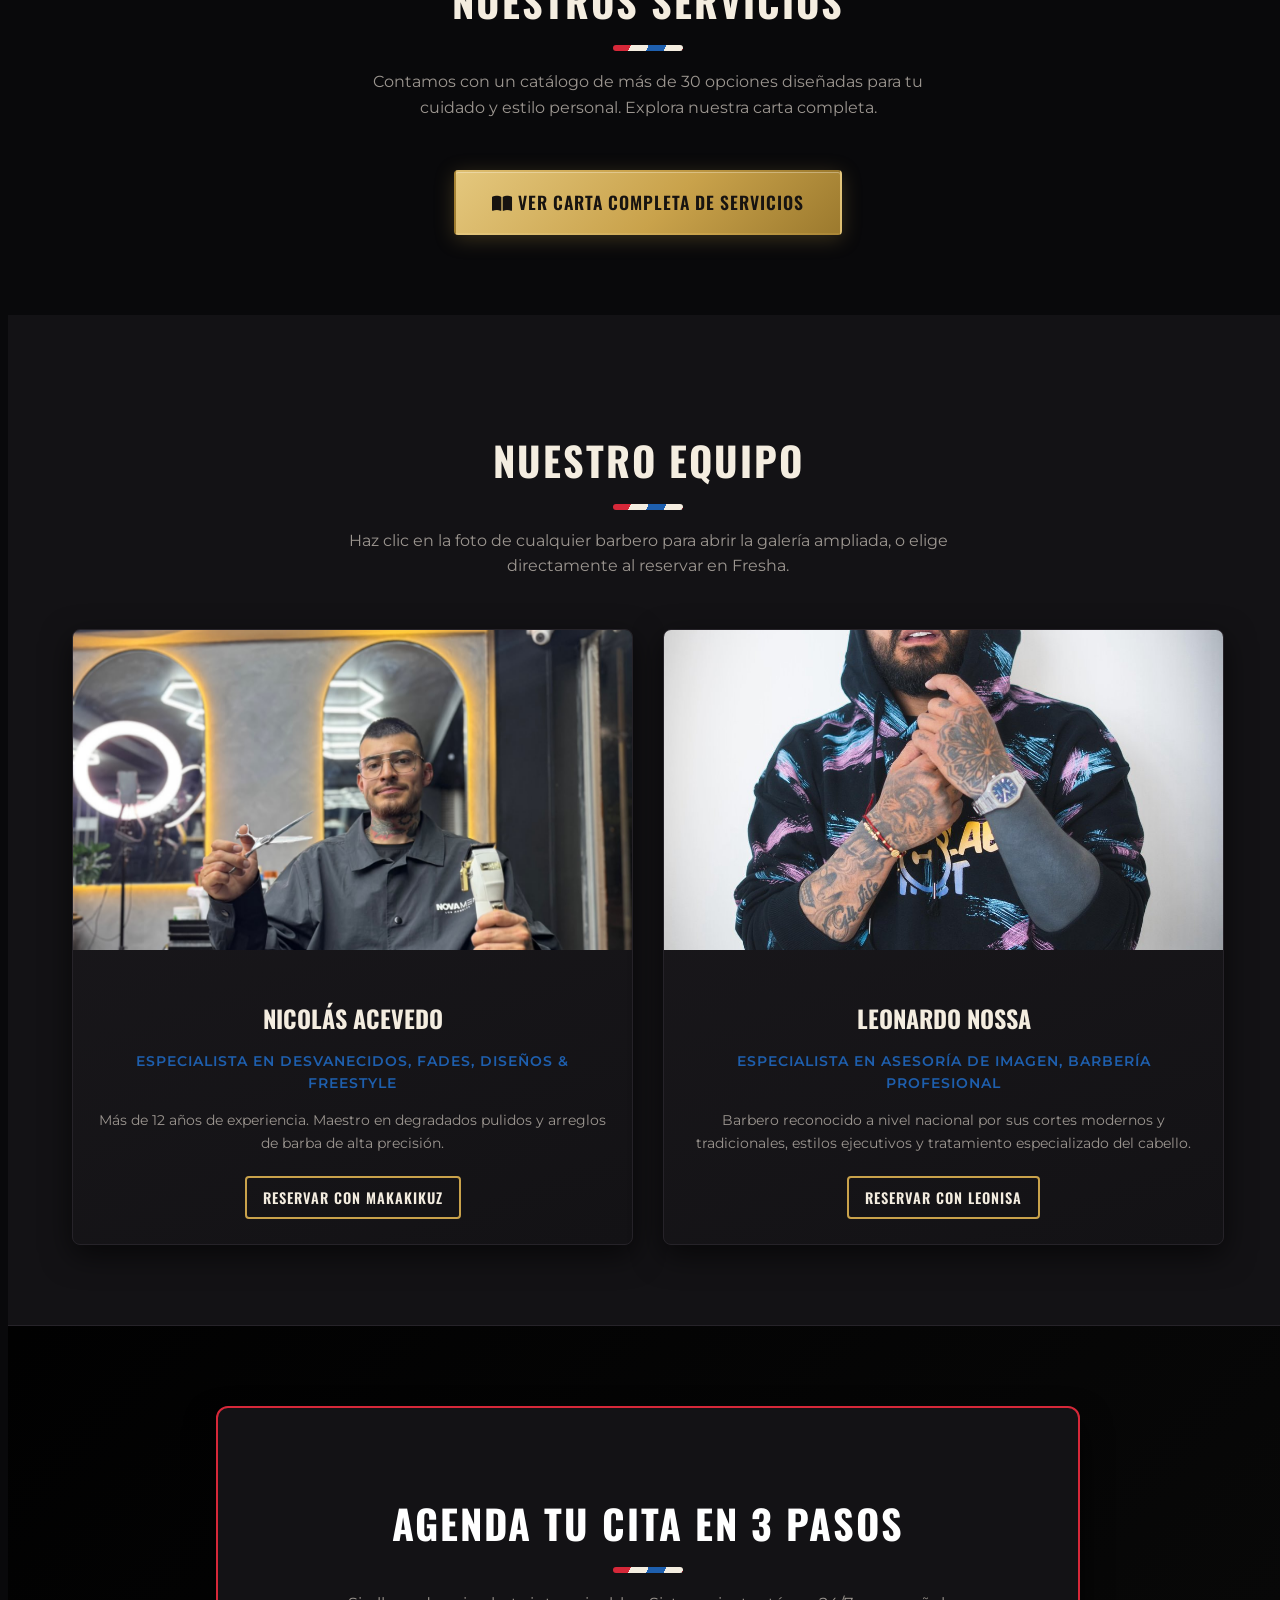
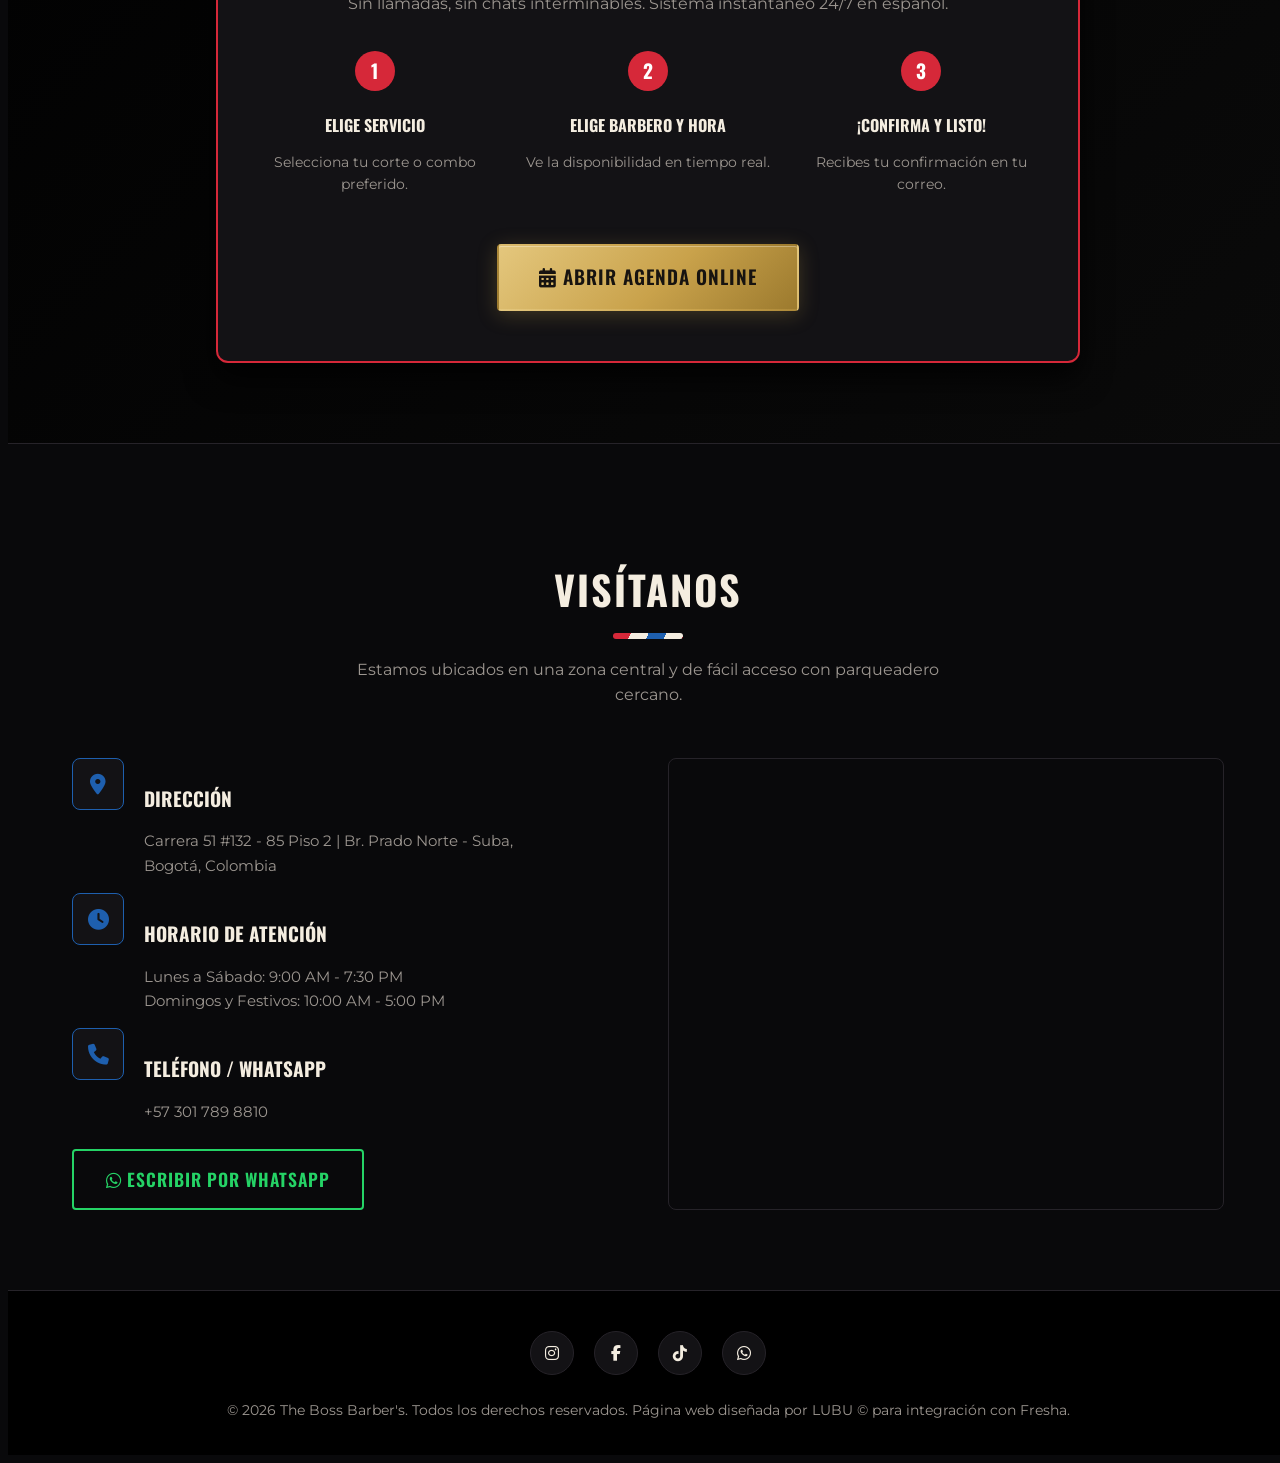
==== commit 6b8c70be: "Add files via upload" ====
--- a/index.html
+++ b/index.html
@@ -28,8 +28,10 @@
                 <li><a href="#contacto" class="nav-link">Ubicación</a></li>
                 <li><a href="https://www.fresha.com/book-now/the-boss-barbers-hrlbjr75/all-offer?share=true&pId=3057508" target="_blank" class="btn btn-primary" style="padding: 10px 20px;">Agendar Cita</a></li>
             </ul>
-            <div class="hamburger" id="hamburger">
-                <i class="fa-solid fa-bars"></i>
+            <div class="hamburger" id="hamburger" aria-label="Abrir menú" role="button" aria-expanded="false">
+                <span></span>
+                <span></span>
+                <span></span>
             </div>
         </div>
     </header>
@@ -240,18 +242,16 @@
         const navLinks = document.querySelectorAll('.nav-link');
 
         hamburger.addEventListener('click', () => {
-            navMenu.classList.toggle('active');
-            hamburger.querySelector('i').classList.toggle('fa-bars');
-            hamburger.querySelector('i').classList.toggle('fa-xmark');
+            const isOpen = navMenu.classList.toggle('active');
+            hamburger.classList.toggle('active', isOpen);
+            hamburger.setAttribute('aria-expanded', isOpen);
         });
 
         navLinks.forEach(link => {
             link.addEventListener('click', () => {
                 navMenu.classList.remove('active');
-                if (hamburger.querySelector('i').classList.contains('fa-xmark')) {
-                    hamburger.querySelector('i').classList.add('fa-bars');
-                    hamburger.querySelector('i').classList.remove('fa-xmark');
-                }
+                hamburger.classList.remove('active');
+                hamburger.setAttribute('aria-expanded', 'false');
             });
         });
 
--- a/styles.css
+++ b/styles.css
@@ -2,20 +2,23 @@
    VARIABLES & RESET (ESTILO MONOCROMÁTICO + ACENTOS DE BARBERÍA)
    ========================================================================== */
 :root {
-    --primary: #FFFFFF;        /* Blanco puro principal */
-    --barber-red: #FF3333;     /* Rojo clásico de barbería */
-    --barber-blue: #0066FF;    /* Azul clásico de barbería */
-    --primary-glow: rgba(255, 255, 255, 0.15); 
-    --bg-dark: #000000;        /* Negro absoluto profundo */
-    --bg-card: #0A0A0A;        /* Fondo base de tarjetas */
-    --bg-surface: #141414;     /* Superficie con relieve */
-    --text-light: #FFFFFF;     
-    --text-muted: #A0A0A0;     /* Gris neutro legible */
-    --border-color: #222222;   
-    --border-glow: rgba(255, 255, 255, 0.25); 
+    --primary: #F4EDE0;               /* Blanco cálido (marfil), no blanco puro */
+    --gold: #C9A24B;                  /* Dorado navaja clásica: acento cálido de profundidad */
+    --gold-light: #E4C77D;
+    --barber-red: #D62839;            /* Rojo clásico de barbería, algo más profundo */
+    --barber-blue: #1E5FAE;           /* Azul clásico de barbería, algo más profundo */
+    --primary-glow: rgba(201, 162, 75, 0.18);
+    --bg-dark: #09090B;                /* Negro con leve calidez, no negro absoluto */
+    --bg-card: #131215;                /* Fondo base de tarjetas */
+    --bg-surface: #1B191D;             /* Superficie con relieve */
+    --text-light: #F4EDE0;
+    --text-muted: #9C9690;             /* Gris cálido legible */
+    --border-color: #262329;
+    --border-glow: rgba(201, 162, 75, 0.35);
     --font-title: 'Oswald', sans-serif;
     --font-body: 'Montserrat', sans-serif;
     --transition: all 0.3s ease;
+    --pole-stripe: linear-gradient(115deg, var(--barber-red) 0 12.5%, var(--primary) 12.5% 25%, var(--barber-blue) 25% 37.5%, var(--primary) 37.5% 50%, var(--barber-red) 50% 62.5%, var(--primary) 62.5% 75%, var(--barber-blue) 75% 87.5%, var(--primary) 87.5% 100%);
 }
 
 html, body {
@@ -43,31 +46,32 @@
     display: block;
 }
 
-/* Botón principal limpio en Blanco y Negro */
+/* Botón principal con degradado dorado: da profundidad en vez de blanco/negro plano */
 .btn-primary {
-    background: #FFFFFF;
-    color: #000000;
+    background: linear-gradient(135deg, var(--gold-light) 0%, var(--gold) 55%, #9c7a2e 100%);
+    color: #171310;
     font-weight: 700;
-    box-shadow: 0 4px 20px rgba(255, 255, 255, 0.15);
+    box-shadow: 0 4px 20px rgba(201, 162, 75, 0.25), inset 0 1px 0 rgba(255,255,255,0.3);
 }
 
 .btn-primary:hover {
-    background: #E0E0E0;
+    background: linear-gradient(135deg, #EED89A 0%, var(--gold-light) 55%, var(--gold) 100%);
     transform: translateY(-3px);
-    box-shadow: 0 6px 25px rgba(255, 255, 255, 0.3);
-}
-
-/* Tarjetas con estructura fija y bordes limpios */
+    box-shadow: 0 8px 28px rgba(201, 162, 75, 0.4), inset 0 1px 0 rgba(255,255,255,0.35);
+}
+
+/* Tarjetas con degradado sutil de superficie y borde con brillo al pasar el mouse */
 .service-card, .feature-card, .barber-card {
-    background: var(--bg-card);
+    background: linear-gradient(160deg, var(--bg-surface) 0%, var(--bg-card) 100%);
     border: 1px solid var(--border-color);
     box-shadow: 0 10px 30px rgba(0, 0, 0, 0.6);
     transition: var(--transition);
 }
 
 .service-card:hover, .feature-card:hover, .barber-card:hover {
-    border-color: var(--primary);
+    border-color: var(--gold);
     transform: translateY(-5px);
+    box-shadow: 0 14px 34px rgba(0, 0, 0, 0.65), 0 0 0 1px var(--border-glow);
 }
 
 /* ==========================================================================
@@ -90,12 +94,29 @@
 
 .section-title {
     font-family: var(--font-title);
-    font-size: 2.5rem;
+    font-size: clamp(1.8rem, 4.5vw, 2.5rem);
     text-transform: uppercase;
     letter-spacing: 2px;
     color: var(--primary);
-    margin-bottom: 10px;
-}
+    margin-bottom: 18px;
+    position: relative;
+    padding-bottom: 18px;
+}
+
+/* Firma visual: mini poste de barbería girado, como acento de marca bajo cada título */
+.section-title::after {
+    content: "";
+    position: absolute;
+    bottom: 0;
+    left: 50%;
+    transform: translateX(-50%);
+    width: 70px;
+    height: 6px;
+    border-radius: 3px;
+    background: var(--pole-stripe);
+    background-size: 200% 100%;
+}
+
 
 .section-subtitle {
     color: var(--text-muted);
@@ -123,13 +144,15 @@
 .btn-outline {
     background-color: transparent;
     color: var(--text-light);
-    border-color: var(--primary);
+    border-color: var(--gold);
 }
 
 .btn-outline:hover {
-    background-color: var(--primary);
-    color: #000000;
+    background-color: var(--gold);
+    border-color: var(--gold);
+    color: #171310;
     transform: translateY(-3px);
+    box-shadow: 0 8px 24px rgba(201, 162, 75, 0.3);
 }
 
 .logo-img {
@@ -146,10 +169,11 @@
     top: 0;
     left: 0;
     width: 100%;
-    background-color: rgba(0, 0, 0, 0.95);
+    background-color: rgba(9, 9, 11, 0.95);
     backdrop-filter: blur(10px);
     z-index: 1000;
     border-bottom: 1px solid var(--border-color);
+    box-shadow: 0 1px 0 var(--border-glow);
     transition: var(--transition);
 }
 
@@ -179,16 +203,48 @@
 }
 
 .nav-link:hover {
-    color: var(--barber-red);
-}
-
+    color: var(--gold);
+}
+
+/* Ícono de hamburguesa 100% CSS (3 líneas), independiente de Font Awesome:
+   así nunca desaparece por una fuente externa que no cargó a tiempo */
 .hamburger {
     display: none;
     cursor: pointer;
-    font-size: 1.5rem;
-    color: var(--text-light);
+    width: 28px;
+    height: 20px;
     background: none;
     border: none;
+    padding: 0;
+    position: relative;
+}
+
+.hamburger span {
+    position: absolute;
+    left: 0;
+    width: 100%;
+    height: 2px;
+    border-radius: 2px;
+    background-color: var(--text-light);
+    transition: var(--transition);
+}
+
+.hamburger span:nth-child(1) { top: 0; }
+.hamburger span:nth-child(2) { top: 9px; }
+.hamburger span:nth-child(3) { top: 18px; }
+
+.hamburger.active span:nth-child(1) {
+    top: 9px;
+    transform: rotate(45deg);
+    background-color: var(--gold);
+}
+.hamburger.active span:nth-child(2) {
+    opacity: 0;
+}
+.hamburger.active span:nth-child(3) {
+    top: 9px;
+    transform: rotate(-45deg);
+    background-color: var(--gold);
 }
 
 /* ==========================================================================
@@ -196,8 +252,9 @@
    ========================================================================== */
 .hero {
     height: 100vh;
-    min-height: 650px;
-    background: linear-gradient(rgba(0, 0, 0, 0.85), rgba(0, 0, 0, 0.95)), 
+    min-height: 560px;
+    background: linear-gradient(180deg, rgba(9,9,11,0.75) 0%, rgba(9,9,11,0.88) 55%, rgba(9,9,11,0.97) 100%),
+                radial-gradient(ellipse at 50% 30%, rgba(201,162,75,0.12) 0%, transparent 60%),
                 url('https://images.unsplash.com/photo-1503951914875-452162b0f3f1?auto=format&fit=crop&q=80&w=1600') center/cover no-repeat;
     display: flex;
     align-items: center;
@@ -231,9 +288,9 @@
 
 .hero-title {
     font-family: var(--font-title);
-    font-size: 3.8rem;
+    font-size: clamp(2.1rem, 6.5vw, 3.8rem);
     text-transform: uppercase;
-    line-height: 1.1;
+    line-height: 1.15;
     margin-bottom: 20px;
     letter-spacing: 1px;
 }
@@ -805,7 +862,8 @@
     }
 }
 
-@media (max-width: 768px) {
+/* Tablets: la navbar completa (todos los links) ya no cabe cómodamente */
+@media (max-width: 900px) {
     .navbar {
         height: 70px;
         position: relative;
@@ -817,10 +875,14 @@
         transform: translateX(-50%);
         z-index: 1001;
     }
+    .logo-img {
+        height: 55px;
+    }
+    /* Hamburguesa en la esquina SUPERIOR IZQUIERDA, como se pidió */
     .hamburger {
         display: block;
         position: absolute;
-        right: 20px;
+        left: 20px;
         top: 50%;
         transform: translateY(-50%);
         z-index: 1002;
@@ -831,24 +893,120 @@
         left: 0;
         width: 100%;
         height: calc(100vh - 70px);
-        background-color: rgba(0, 0, 0, 0.98);
+        background-color: rgba(9, 9, 11, 0.98);
         flex-direction: column;
         justify-content: center;
         align-items: center;
-        gap: 35px;
+        gap: 30px;
         transform: translateX(-100%);
         transition: transform 0.3s ease-in-out;
         z-index: 999;
+        overflow-y: auto;
+        padding: 30px 0;
     }
     .nav-menu.active {
         transform: translateX(0);
     }
-    .hero-title {
-        font-size: 2.3rem;
-    }
+    .contact-grid,
+    .barbers-grid {
+        gap: 25px;
+    }
+    .fresha-steps {
+        grid-template-columns: repeat(2, 1fr);
+    }
+}
+
+@media (max-width: 768px) {
     .modal-dialog-box {
         flex-direction: column;
         max-height: 85vh;
         overflow-y: auto;
     }
+    .modal-img-pane {
+        min-height: 260px;
+    }
+    .contact-grid {
+        grid-template-columns: 1fr;
+    }
+    .map-container iframe {
+        min-height: 260px;
+    }
+}
+
+/* Celulares medianos (la mayoría de smartphones) */
+@media (max-width: 576px) {
+    .section-padding {
+        padding: 55px 0;
+    }
+    .container {
+        width: 92%;
+    }
+    .hero-description {
+        font-size: 1rem;
+    }
+    .hero-buttons {
+        flex-direction: column;
+        width: 100%;
+        gap: 14px;
+    }
+    .hero-buttons .btn {
+        width: 100%;
+        text-align: center;
+    }
+    .features-grid {
+        grid-template-columns: 1fr;
+    }
+    .price-row {
+        flex-wrap: wrap;
+    }
+    .price-name {
+        white-space: normal;
+    }
+    .price-dots {
+        display: none;
+    }
+    .services-tools {
+        gap: 14px;
+    }
+    .filter-buttons {
+        gap: 8px;
+    }
+    .filter-btn {
+        padding: 8px 14px;
+        font-size: 0.85rem;
+    }
+    .fresha-box {
+        padding: 35px 20px;
+    }
+    .fresha-steps {
+        grid-template-columns: 1fr;
+    }
+    .modal-nav {
+        width: 40px;
+        height: 40px;
+        font-size: 1rem;
+    }
+    .modal-prev { left: 10px; }
+    .modal-next { right: 10px; }
+}
+
+/* Celulares pequeños */
+@media (max-width: 400px) {
+    .navbar {
+        padding: 0 12px;
+    }
+    .logo-img {
+        height: 46px;
+    }
+    .hero-badge {
+        font-size: 0.75rem;
+        padding: 5px 12px;
+    }
+    .section-title {
+        letter-spacing: 1px;
+    }
+    .btn {
+        padding: 12px 22px;
+        font-size: 1rem;
+    }
 }
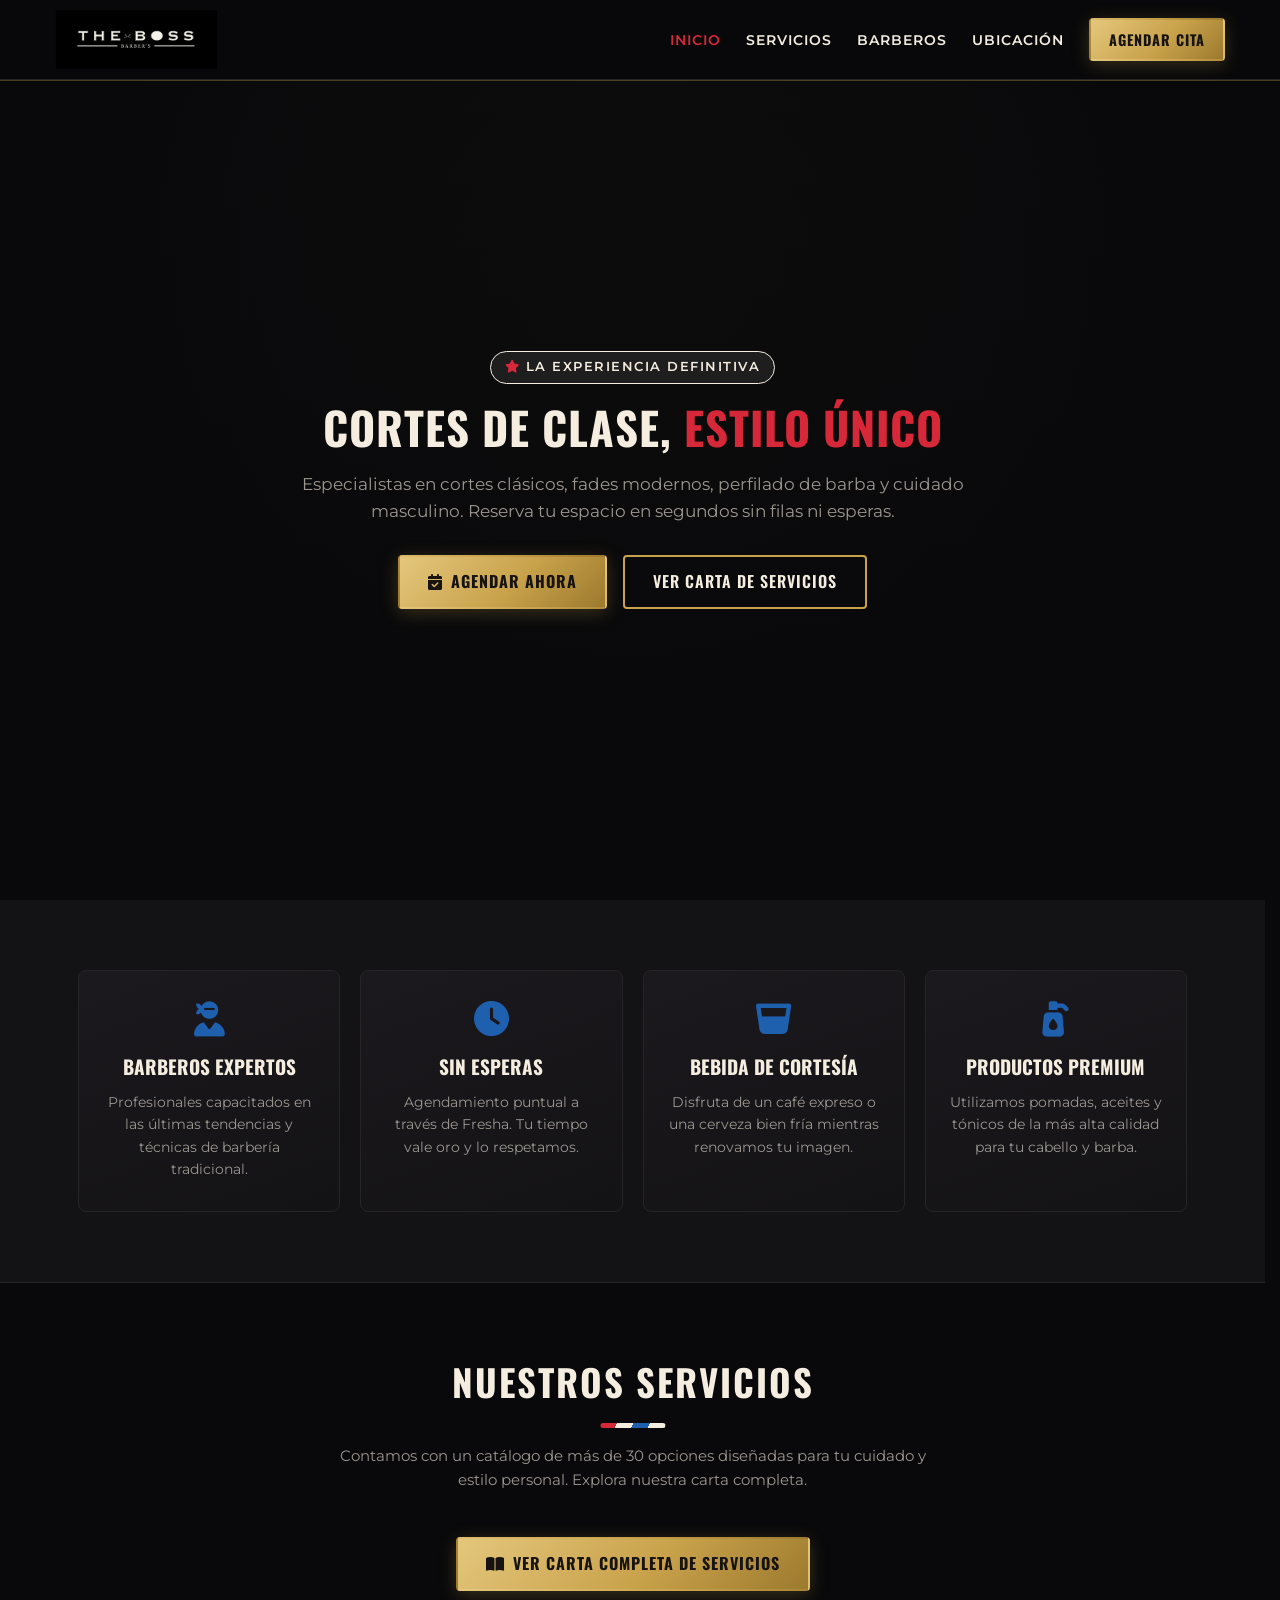
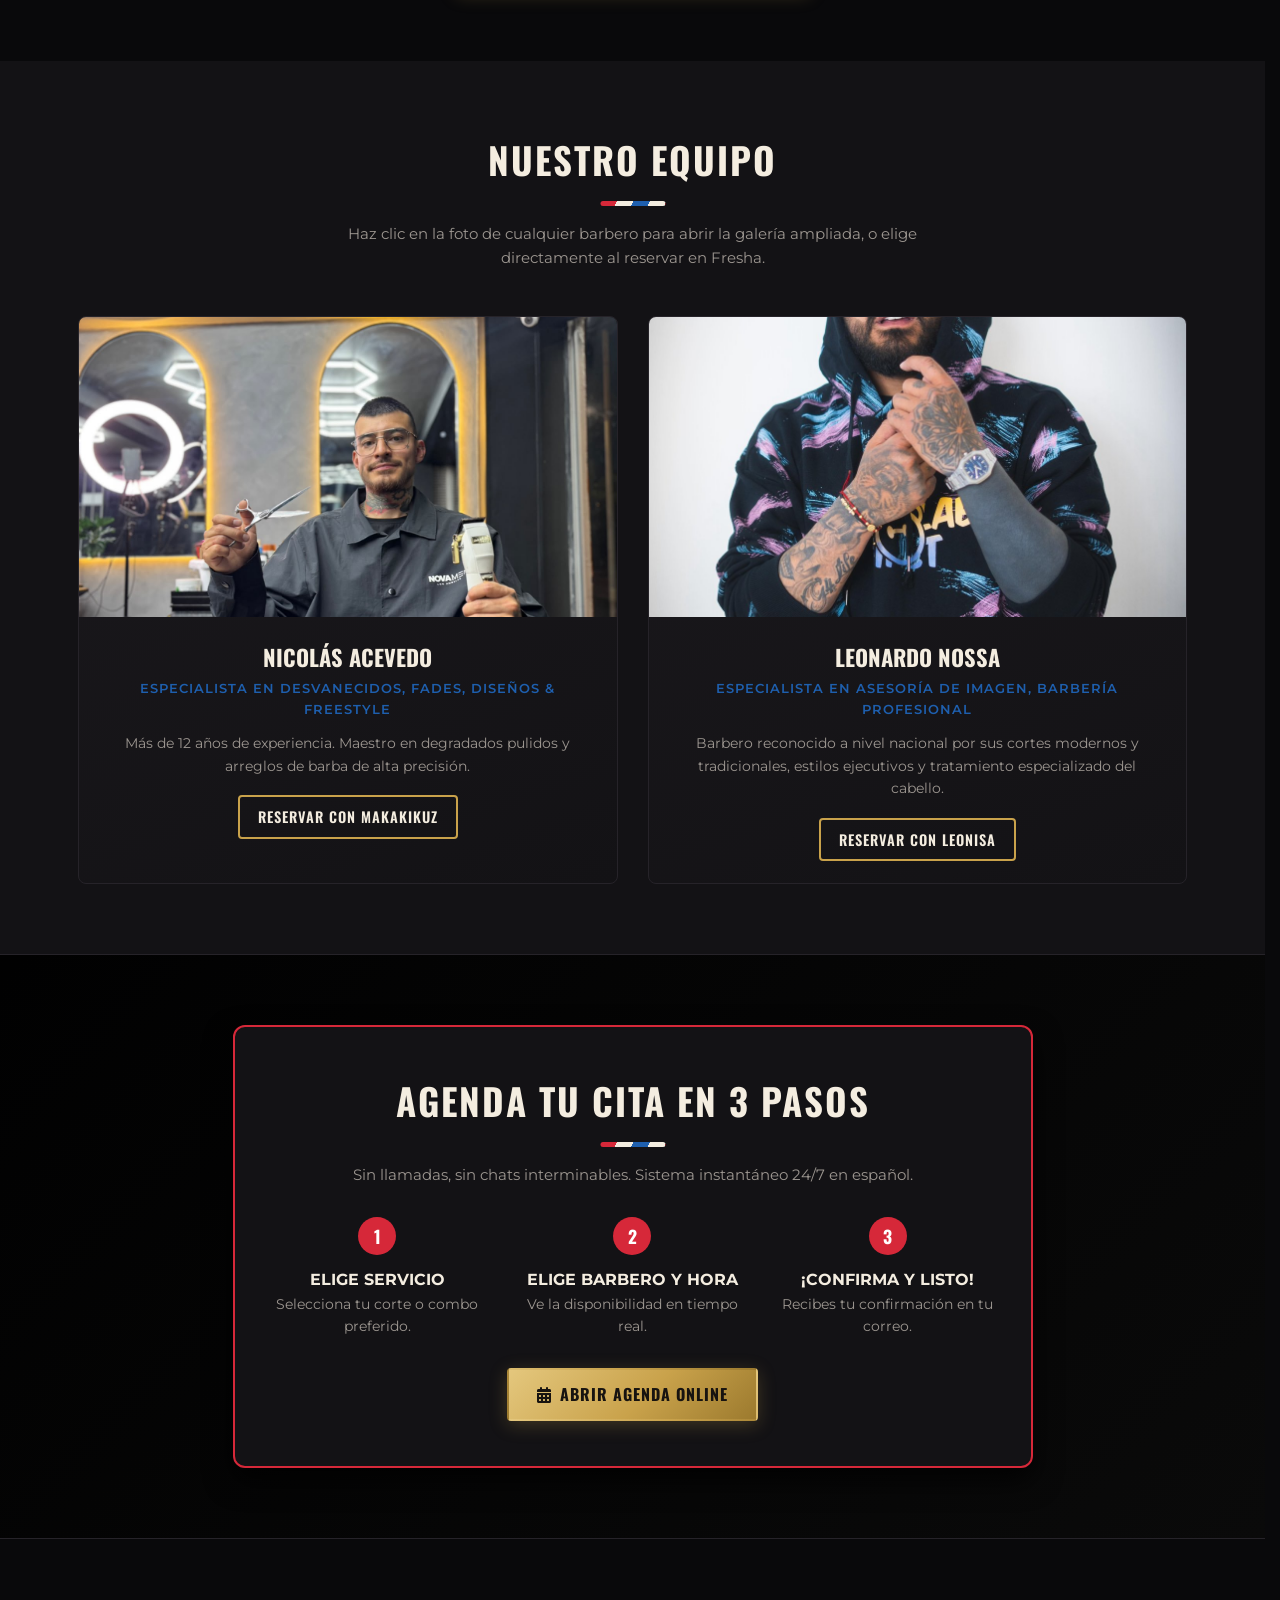
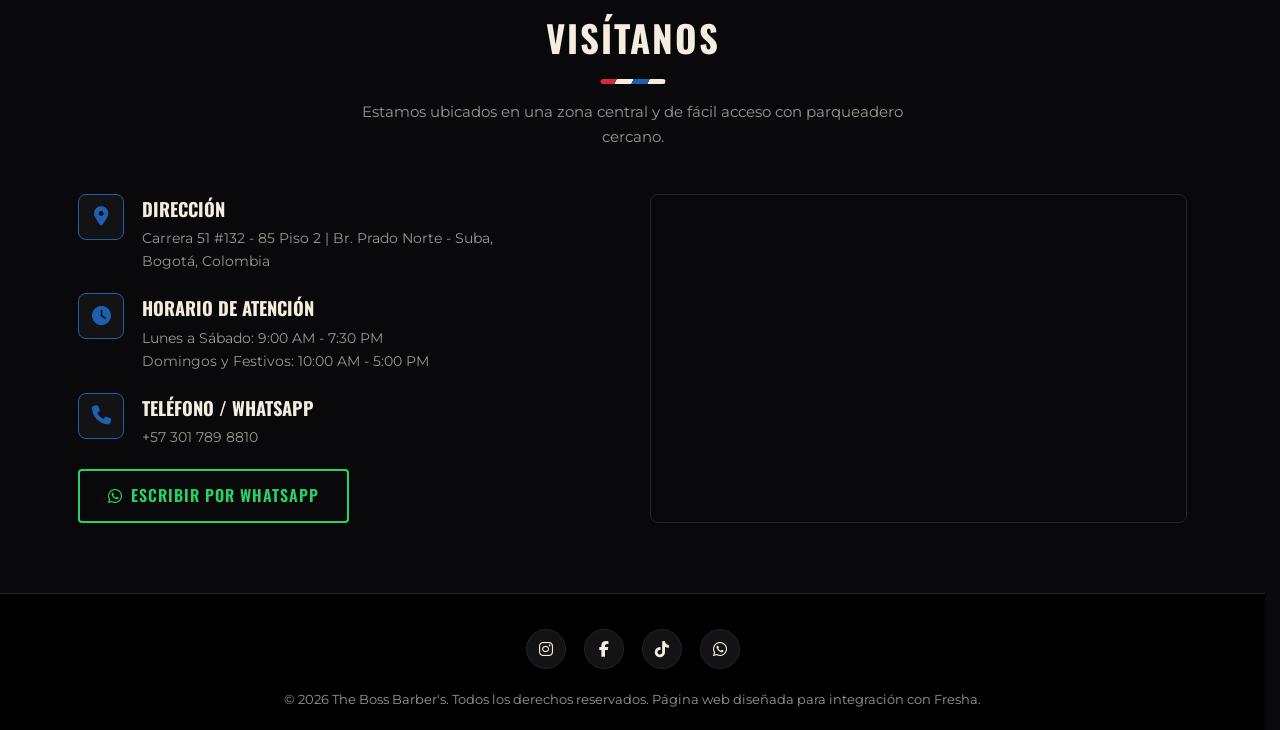
==== commit 6b79b0af: "Add files via upload" ====
--- a/index.html
+++ b/index.html
@@ -22,11 +22,11 @@
                 <img src="imagenes/Logo_Portada.jpeg" alt="The Boss Barber's Logo" class="logo-img">
             </a>
             <ul class="nav-menu" id="nav-menu">
-                <li><a href="index.html#inicio" class="nav-link">Inicio</a></li>
+                <li><a href="index.html#inicio" class="nav-link active">Inicio</a></li>
                 <li><a href="servicios.html" class="nav-link">Servicios</a></li>
                 <li><a href="#barberos" class="nav-link">Barberos</a></li>
                 <li><a href="#contacto" class="nav-link">Ubicación</a></li>
-                <li><a href="https://www.fresha.com/book-now/the-boss-barbers-hrlbjr75/all-offer?share=true&pId=3057508" target="_blank" class="btn btn-primary" style="padding: 10px 20px;">Agendar Cita</a></li>
+                <li><a href="https://www.fresha.com/book-now/the-boss-barbers-hrlbjr75/all-offer?share=true&pId=3057508" target="_blank" class="btn btn-primary btn-nav">Agendar Cita</a></li>
             </ul>
             <div class="hamburger" id="hamburger" aria-label="Abrir menú" role="button" aria-expanded="false">
                 <span></span>
@@ -84,8 +84,8 @@
         <div class="container">
             <h2 class="section-title">Nuestros Servicios</h2>
             <p class="section-subtitle">Contamos con un catálogo de más de 30 opciones diseñadas para tu cuidado y estilo personal. Explora nuestra carta completa.</p>
-            <div style="margin-top: 30px;">
-                <a href="servicios.html" class="btn btn-primary" style="font-size: 1.1rem; padding: 16px 36px;">
+            <div>
+                <a href="servicios.html" class="btn btn-primary">
                     <i class="fa-solid fa-book-open"></i> Ver Carta Completa de Servicios
                 </a>
             </div>
@@ -106,7 +106,7 @@
                         <h3 class="barber-name">Nicolás Acevedo</h3>
                         <p class="barber-role">Especialista en Desvanecidos, Fades, Diseños & Freestyle</p>
                         <p class="barber-bio">Más de 12 años de experiencia. Maestro en degradados pulidos y arreglos de barba de alta precisión.</p>
-                        <a href="https://www.fresha.com/book-now/the-boss-barbers-hrlbjr75/all-offer?share=true&pId=3057508" target="_blank" class="btn btn-outline" style="padding: 8px 16px; font-size: 0.9rem;">Reservar con Makakikuz</a>
+                        <a href="https://www.fresha.com/book-now/the-boss-barbers-hrlbjr75/all-offer?share=true&pId=3057508" target="_blank" class="btn btn-outline btn-nav">Reservar con Makakikuz</a>
                     </div>
                 </div>
 
@@ -117,7 +117,7 @@
                         <h3 class="barber-name">Leonardo Nossa</h3>
                         <p class="barber-role">Especialista en Asesoría de Imagen, Barbería Profesional</p>
                         <p class="barber-bio">Barbero reconocido a nivel nacional por sus cortes modernos y tradicionales, estilos ejecutivos y tratamiento especializado del cabello.</p>
-                        <a href="https://www.fresha.com/book-now/the-boss-barbers-hrlbjr75/all-offer?share=true&pId=3057508" target="_blank" class="btn btn-outline" style="padding: 8px 16px; font-size: 0.9rem;">Reservar con LEONISA</a>
+                        <a href="https://www.fresha.com/book-now/the-boss-barbers-hrlbjr75/all-offer?share=true&pId=3057508" target="_blank" class="btn btn-outline btn-nav">Reservar con LEONISA</a>
                     </div>
                 </div>
             </div>
@@ -135,10 +135,10 @@
                 <img id="modalImg" src="" alt="Barbero Galería">
             </div>
             <div class="modal-text-pane">
-                <h3 id="modalName" style="color: var(--primary); font-family: var(--font-title); font-size: 1.8rem; text-transform: uppercase; margin-bottom: 5px;"></h3>
-                <p id="modalRole" style="color: var(--barber-blue); font-size: 0.85rem; font-weight: 600; text-transform: uppercase; letter-spacing: 1px; margin-bottom: 15px;"></p>
-                <p id="modalBio" style="color: var(--text-muted); font-size: 0.95rem; margin-bottom: 25px;"></p>
-                <a id="modalBtn" href="" target="_blank" class="btn btn-primary" style="padding: 12px 24px; text-align: center;">Reservar Cita</a>
+                <h3 id="modalName" class="modal-title-style"></h3>
+                <p id="modalRole" class="modal-role-style"></p>
+                <p id="modalBio" class="modal-bio-style"></p>
+                <a id="modalBtn" href="" target="_blank" class="btn btn-primary text-center">Reservar Cita</a>
             </div>
         </div>
     </div>
@@ -147,28 +147,28 @@
     <section class="fresha-banner section-padding">
         <div class="container">
             <div class="fresha-box">
-                <h2 class="section-title" style="color: #fff;">Agenda tu Cita en 3 Pasos</h2>
-                <p style="color: var(--text-muted);">Sin llamadas, sin chats interminables. Sistema instantáneo 24/7 en español.</p>
+                <h2 class="section-title">Agenda tu Cita en 3 Pasos</h2>
+                <p class="section-subtitle" style="margin-bottom: 20px;">Sin llamadas, sin chats interminables. Sistema instantáneo 24/7 en español.</p>
                 
                 <div class="fresha-steps">
                     <div class="fresha-step">
                         <div class="step-number">1</div>
-                        <h4 style="font-family: var(--font-title); margin-bottom: 5px;">ELIGE SERVICIO</h4>
-                        <p style="font-size: 0.85rem; color: var(--text-muted);">Selecciona tu corte o combo preferido.</p>
+                        <h4>ELIGE SERVICIO</h4>
+                        <p class="feature-text">Selecciona tu corte o combo preferido.</p>
                     </div>
                     <div class="fresha-step">
                         <div class="step-number">2</div>
-                        <h4 style="font-family: var(--font-title); margin-bottom: 5px;">ELIGE BARBERO Y HORA</h4>
-                        <p style="font-size: 0.85rem; color: var(--text-muted);">Ve la disponibilidad en tiempo real.</p>
+                        <h4>ELIGE BARBERO Y HORA</h4>
+                        <p class="feature-text">Ve la disponibilidad en tiempo real.</p>
                     </div>
                     <div class="fresha-step">
                         <div class="step-number">3</div>
-                        <h4 style="font-family: var(--font-title); margin-bottom: 5px;">¡CONFIRMA Y LISTO!</h4>
-                        <p style="font-size: 0.85rem; color: var(--text-muted);">Recibes tu confirmación en tu correo.</p>
-                    </div>
-                </div>
-
-                <a href="https://www.fresha.com/book-now/the-boss-barbers-hrlbjr75/all-offer?share=true&pId=3057508" target="_blank" class="btn btn-primary" style="font-size: 1.2rem; padding: 16px 40px;">
+                        <h4>¡CONFIRMA Y LISTO!</h4>
+                        <p class="feature-text">Recibes tu confirmación en tu correo.</p>
+                    </div>
+                </div>
+
+                <a href="https://www.fresha.com/book-now/the-boss-barbers-hrlbjr75/all-offer?share=true&pId=3057508" target="_blank" class="btn btn-primary">
                     <i class="fa-solid fa-calendar-days"></i> Abrir Agenda Online
                 </a>
             </div>
@@ -207,8 +207,8 @@
                         </div>
                     </div>
 
-                    <div style="margin-top: 10px;">
-                        <a href="https://wa.me/573017898810" target="_blank" class="btn btn-outline" style="border-color: #25D366; color: #25D366;">
+                    <div>
+                        <a href="https://wa.me/573017898810" target="_blank" class="btn btn-outline btn-whatsapp">
                             <i class="fa-brands fa-whatsapp"></i> Escribir por WhatsApp
                         </a>
                     </div>
@@ -216,7 +216,7 @@
 
                 <!-- MAPA DE GOOGLE MAPS -->
                 <div class="map-container">
-                    <iframe src="https://www.google.com/maps/embed?pb=!1m14!1m8!1m3!1d1350.0237169530822!2d-74.0582098!3d4.7192069!3m2!1i1024!2i768!4f13.1!3m3!1m2!1s0x8e3f850aa3f0ced1%3A0x9481f7426ed45a26!2sThe%20Boss%20Barber%E2%80%99s!5e1!3m2!1sen!2sco!4v1785443858019!5m2!1sen!2sco" width="600" height="450" style="border:0;" allowfullscreen="" loading="lazy" referrerpolicy="strict-origin-when-cross-origin"></iframe>
+                    <iframe src="https://www.google.com/maps/embed?pb=!1m14!1m8!1m3!1d1350.0237169530822!2d-74.0582098!3d4.7192069!3m2!1i1024!2i768!4f13.1!3m3!1m2!1s0x8e3f850aa3f0ced1%3A0x9481f7426ed45a26!2sThe%20Boss%20Barber%E2%80%99s!5e1!3m2!1sen!2sco!4v1785443858019!5m2!1sen!2sco" allowfullscreen="" loading="lazy" referrerpolicy="strict-origin-when-cross-origin"></iframe>
                 </div>
             </div>
         </div>
@@ -231,7 +231,7 @@
                 <a href="#" class="social-icon"><i class="fa-brands fa-tiktok"></i></a>
                 <a href="#" class="social-icon"><i class="fa-brands fa-whatsapp"></i></a>
             </div>
-            <p class="copyright">&copy; 2026 The Boss Barber's. Todos los derechos reservados. Página web diseñada por LUBU &copy para integración con Fresha.</p>
+            <p class="copyright">&copy; 2026 The Boss Barber's. Todos los derechos reservados. Página web diseñada para integración con Fresha.</p>
         </div>
     </footer>
 
--- a/styles.css
+++ b/styles.css
@@ -1,18 +1,18 @@
 /* ==========================================================================
-   VARIABLES & RESET (ESTILO MONOCROMÁTICO + ACENTOS DE BARBERÍA)
+   VARIABLES & RESET UNIFICADO
    ========================================================================== */
 :root {
-    --primary: #F4EDE0;               /* Blanco cálido (marfil), no blanco puro */
-    --gold: #C9A24B;                  /* Dorado navaja clásica: acento cálido de profundidad */
+    --primary: #F4EDE0;               /* Blanco cálido (marfil) */
+    --gold: #C9A24B;                  /* Dorado navaja clásica */
     --gold-light: #E4C77D;
-    --barber-red: #D62839;            /* Rojo clásico de barbería, algo más profundo */
-    --barber-blue: #1E5FAE;           /* Azul clásico de barbería, algo más profundo */
+    --barber-red: #D62839;            /* Rojo clásico de barbería */
+    --barber-blue: #1E5FAE;           /* Azul clásico de barbería */
     --primary-glow: rgba(201, 162, 75, 0.18);
-    --bg-dark: #09090B;                /* Negro con leve calidez, no negro absoluto */
+    --bg-dark: #09090B;                /* Negro de fondo */
     --bg-card: #131215;                /* Fondo base de tarjetas */
     --bg-surface: #1B191D;             /* Superficie con relieve */
     --text-light: #F4EDE0;
-    --text-muted: #9C9690;             /* Gris cálido legible */
+    --text-muted: #9C9690;             /* Gris cálido */
     --border-color: #262329;
     --border-glow: rgba(201, 162, 75, 0.35);
     --font-title: 'Oswald', sans-serif;
@@ -21,15 +21,29 @@
     --pole-stripe: linear-gradient(115deg, var(--barber-red) 0 12.5%, var(--primary) 12.5% 25%, var(--barber-blue) 25% 37.5%, var(--primary) 37.5% 50%, var(--barber-red) 50% 62.5%, var(--primary) 62.5% 75%, var(--barber-blue) 75% 87.5%, var(--primary) 87.5% 100%);
 }
 
-html, body {
-    width: 100%;
-    max-width: 100%;
-    overflow-x: hidden !important;
+*, *::before, *::after {
+    box-sizing: border-box;
+    margin: 0;
+    padding: 0;
+}
+
+html {
+    font-size: 16px;
+    scroll-behavior: smooth;
+    overflow-y: scroll; 
+    scrollbar-gutter: stable;
+}
+
+body {
+    width: 100%;
+    overflow-x: hidden;
     position: relative;
     background: var(--bg-dark);
     color: var(--text-light);
     font-family: var(--font-body);
+    font-size: 1rem;
     line-height: 1.6;
+    -webkit-font-smoothing: antialiased;
 }
 
 a {
@@ -46,36 +60,8 @@
     display: block;
 }
 
-/* Botón principal con degradado dorado: da profundidad en vez de blanco/negro plano */
-.btn-primary {
-    background: linear-gradient(135deg, var(--gold-light) 0%, var(--gold) 55%, #9c7a2e 100%);
-    color: #171310;
-    font-weight: 700;
-    box-shadow: 0 4px 20px rgba(201, 162, 75, 0.25), inset 0 1px 0 rgba(255,255,255,0.3);
-}
-
-.btn-primary:hover {
-    background: linear-gradient(135deg, #EED89A 0%, var(--gold-light) 55%, var(--gold) 100%);
-    transform: translateY(-3px);
-    box-shadow: 0 8px 28px rgba(201, 162, 75, 0.4), inset 0 1px 0 rgba(255,255,255,0.35);
-}
-
-/* Tarjetas con degradado sutil de superficie y borde con brillo al pasar el mouse */
-.service-card, .feature-card, .barber-card {
-    background: linear-gradient(160deg, var(--bg-surface) 0%, var(--bg-card) 100%);
-    border: 1px solid var(--border-color);
-    box-shadow: 0 10px 30px rgba(0, 0, 0, 0.6);
-    transition: var(--transition);
-}
-
-.service-card:hover, .feature-card:hover, .barber-card:hover {
-    border-color: var(--gold);
-    transform: translateY(-5px);
-    box-shadow: 0 14px 34px rgba(0, 0, 0, 0.65), 0 0 0 1px var(--border-glow);
-}
-
-/* ==========================================================================
-   COMPONENTES REUTILIZABLES
+/* ==========================================================================
+   COMPONENTES Y BOTONES
    ========================================================================== */
 .container {
     width: 90%;
@@ -85,7 +71,7 @@
 }
 
 .section-padding {
-    padding: 80px 0;
+    padding: 70px 0;
 }
 
 .text-center {
@@ -94,44 +80,45 @@
 
 .section-title {
     font-family: var(--font-title);
-    font-size: clamp(1.8rem, 4.5vw, 2.5rem);
+    font-size: clamp(1.6rem, 4vw, 2.3rem);
     text-transform: uppercase;
     letter-spacing: 2px;
     color: var(--primary);
-    margin-bottom: 18px;
+    margin-bottom: 16px;
     position: relative;
-    padding-bottom: 18px;
-}
-
-/* Firma visual: mini poste de barbería girado, como acento de marca bajo cada título */
+    padding-bottom: 16px;
+}
+
 .section-title::after {
     content: "";
     position: absolute;
     bottom: 0;
     left: 50%;
     transform: translateX(-50%);
-    width: 70px;
-    height: 6px;
+    width: 65px;
+    height: 5px;
     border-radius: 3px;
     background: var(--pole-stripe);
     background-size: 200% 100%;
 }
 
-
 .section-subtitle {
     color: var(--text-muted);
-    font-size: 1rem;
-    margin-bottom: 50px;
+    font-size: 0.95rem;
+    margin-bottom: 45px;
     max-width: 600px;
     margin-left: auto;
     margin-right: auto;
 }
 
 .btn {
-    display: inline-block;
-    padding: 14px 32px;
-    font-family: var(--font-title);
-    font-size: 1.1rem;
+    display: inline-flex;
+    align-items: center;
+    justify-content: center;
+    gap: 8px;
+    padding: 12px 28px;
+    font-family: var(--font-title);
+    font-size: 1rem;
     font-weight: 600;
     text-transform: uppercase;
     letter-spacing: 1px;
@@ -139,6 +126,19 @@
     cursor: pointer;
     transition: var(--transition);
     border: 2px solid transparent;
+}
+
+.btn-primary {
+    background: linear-gradient(135deg, var(--gold-light) 0%, var(--gold) 55%, #9c7a2e 100%);
+    color: #171310;
+    font-weight: 700;
+    box-shadow: 0 4px 18px rgba(201, 162, 75, 0.25);
+}
+
+.btn-primary:hover {
+    background: linear-gradient(135deg, #EED89A 0%, var(--gold-light) 55%, var(--gold) 100%);
+    transform: translateY(-2px);
+    box-shadow: 0 6px 22px rgba(201, 162, 75, 0.35);
 }
 
 .btn-outline {
@@ -149,16 +149,25 @@
 
 .btn-outline:hover {
     background-color: var(--gold);
-    border-color: var(--gold);
     color: #171310;
-    transform: translateY(-3px);
-    box-shadow: 0 8px 24px rgba(201, 162, 75, 0.3);
-}
-
-.logo-img {
-    height: 75px;
-    width: auto;
-    object-fit: contain;
+    transform: translateY(-2px);
+    box-shadow: 0 6px 20px rgba(201, 162, 75, 0.3);
+}
+
+.btn-nav {
+    padding: 8px 18px;
+    font-size: 0.9rem;
+}
+
+.btn-whatsapp {
+    border-color: #25D366;
+    color: #25D366;
+}
+
+.btn-whatsapp:hover {
+    background-color: #25D366;
+    border-color: #25D366;
+    color: #000;
 }
 
 /* ==========================================================================
@@ -169,12 +178,12 @@
     top: 0;
     left: 0;
     width: 100%;
+    height: 80px;
     background-color: rgba(9, 9, 11, 0.95);
     backdrop-filter: blur(10px);
     z-index: 1000;
     border-bottom: 1px solid var(--border-color);
     box-shadow: 0 1px 0 var(--border-glow);
-    transition: var(--transition);
 }
 
 .navbar {
@@ -182,32 +191,39 @@
     justify-content: space-between;
     align-items: center;
     width: 100%;
-    max-width: 1200px;
-    margin: 0 auto;
-    padding: 0 20px;
-    height: 80px;
+    height: 100%;
+}
+
+.logo {
+    display: flex;
+    align-items: center;
+}
+
+.logo-img {
+    height: 60px;
+    width: auto;
+    object-fit: contain;
 }
 
 .nav-menu {
     display: flex;
     align-items: center;
-    gap: 30px;
+    gap: 25px;
 }
 
 .nav-link {
     font-weight: 600;
-    font-size: 0.95rem;
+    font-size: 0.9rem;
     text-transform: uppercase;
     letter-spacing: 1px;
     transition: var(--transition);
 }
 
-.nav-link:hover {
-    color: var(--gold);
-}
-
-/* Ícono de hamburguesa 100% CSS (3 líneas), independiente de Font Awesome:
-   así nunca desaparece por una fuente externa que no cargó a tiempo */
+.nav-link:hover,
+.nav-link.active {
+    color: var(--barber-red);
+}
+
 .hamburger {
     display: none;
     cursor: pointer;
@@ -215,7 +231,6 @@
     height: 20px;
     background: none;
     border: none;
-    padding: 0;
     position: relative;
 }
 
@@ -238,9 +253,7 @@
     transform: rotate(45deg);
     background-color: var(--gold);
 }
-.hamburger.active span:nth-child(2) {
-    opacity: 0;
-}
+.hamburger.active span:nth-child(2) { opacity: 0; }
 .hamburger.active span:nth-child(3) {
     top: 9px;
     transform: rotate(-45deg);
@@ -248,24 +261,40 @@
 }
 
 /* ==========================================================================
-   HERO SECTION
+   HERO SECTIONS (INICIO Y SERVICIOS) - CORREGIDO Y UNIFICADO
    ========================================================================== */
 .hero {
-    height: 100vh;
-    min-height: 560px;
+    min-height: 100vh;
+    min-height: 100dvh;
     background: linear-gradient(180deg, rgba(9,9,11,0.75) 0%, rgba(9,9,11,0.88) 55%, rgba(9,9,11,0.97) 100%),
                 radial-gradient(ellipse at 50% 30%, rgba(201,162,75,0.12) 0%, transparent 60%),
                 url('https://images.unsplash.com/photo-1503951914875-452162b0f3f1?auto=format&fit=crop&q=80&w=1600') center/cover no-repeat;
     display: flex;
     align-items: center;
+    justify-content: center;
     text-align: center;
-    padding-top: 80px;
+    padding-top: 100px;
+    padding-bottom: 40px;
+}
+
+.services-hero {
+    min-height: 400px;
+    background: linear-gradient(180deg, rgba(9,9,11,0.82) 0%, rgba(9,9,11,0.95) 100%),
+                url('https://images.unsplash.com/photo-1503951914875-452162b0f3f1?auto=format&fit=crop&q=80&w=1600') center/cover no-repeat;
+    display: flex;
+    align-items: center;
+    justify-content: center;
+    text-align: center;
+    padding-top: 110px;
+    padding-bottom: 45px; 
+    border-bottom: 1px solid var(--border-color);
 }
 
 .hero-content {
     max-width: 800px;
     margin: 0 auto;
-    padding: 0 20px;
+    width: 100%;
+    padding: 0 15px;
 }
 
 .hero-badge {
@@ -273,26 +302,30 @@
     background-color: rgba(255, 255, 255, 0.08);
     color: var(--primary);
     border: 1px solid var(--primary);
-    padding: 6px 16px;
+    padding: 5px 14px;
     border-radius: 20px;
-    font-size: 0.85rem;
+    font-size: 0.8rem;
     font-weight: 600;
     text-transform: uppercase;
-    letter-spacing: 2px;
-    margin-bottom: 20px;
+    letter-spacing: 1.5px;
+    margin-bottom: 18px;
 }
 
 .hero-badge i {
     color: var(--barber-red);
 }
 
+/* CLASE UNIFICADA Y RESTRINGIDA PARA EVITAR QUE CREZCA DEMASIADO */
 .hero-title {
     font-family: var(--font-title);
-    font-size: clamp(2.1rem, 6.5vw, 3.8rem);
+    font-size: clamp(1.8rem, 3.8vw, 2.8rem);
     text-transform: uppercase;
     line-height: 1.15;
-    margin-bottom: 20px;
+    margin-bottom: 18px;
     letter-spacing: 1px;
+    max-width: 700px;
+    margin-left: auto;
+    margin-right: auto;
 }
 
 .hero-title span {
@@ -300,20 +333,23 @@
 }
 
 .hero-description {
-    font-size: 1.15rem;
+    font-size: 1.05rem;
     color: var(--text-muted);
-    margin-bottom: 35px;
+    margin-bottom: 30px;
+    max-width: 680px;
+    margin-left: auto;
+    margin-right: auto;
 }
 
 .hero-buttons {
     display: flex;
-    gap: 20px;
+    gap: 16px;
     justify-content: center;
     flex-wrap: wrap;
 }
 
 /* ==========================================================================
-   BENEFICIOS / CARACTERÍSTICAS
+   CARACTERÍSTICAS & TARJETAS
    ========================================================================== */
 .features {
     background-color: var(--bg-card);
@@ -327,30 +363,36 @@
 }
 
 .feature-card {
-    background-color: var(--bg-surface);
-    padding: 35px 25px;
+    background: linear-gradient(160deg, var(--bg-surface) 0%, var(--bg-card) 100%);
+    padding: 30px 20px;
     border-radius: 8px;
     text-align: center;
     border: 1px solid var(--border-color);
     transition: var(--transition);
 }
 
+.feature-card:hover, .barber-card:hover {
+    border-color: var(--gold);
+    transform: translateY(-4px);
+    box-shadow: 0 10px 25px rgba(0, 0, 0, 0.6);
+}
+
 .feature-icon {
-    font-size: 2.5rem;
+    font-size: 2.2rem;
     color: var(--barber-blue);
-    margin-bottom: 20px;
+    margin-bottom: 16px;
 }
 
 .feature-title {
     font-family: var(--font-title);
-    font-size: 1.3rem;
-    margin-bottom: 10px;
+    font-size: 1.2rem;
+    margin-bottom: 8px;
     text-transform: uppercase;
 }
 
 .feature-text {
     color: var(--text-muted);
-    font-size: 0.9rem;
+    font-size: 0.88rem;
 }
 
 /* ==========================================================================
@@ -367,7 +409,7 @@
 }
 
 .barber-card {
-    background-color: var(--bg-surface);
+    background: linear-gradient(160deg, var(--bg-surface) 0%, var(--bg-card) 100%);
     border-radius: 8px;
     overflow: hidden;
     border: 1px solid var(--border-color);
@@ -375,7 +417,7 @@
 }
 
 .barber-img {
-    height: 320px;
+    height: 300px;
     width: 100%;
     object-fit: cover;
     cursor: pointer;
@@ -383,30 +425,30 @@
 }
 
 .barber-info {
-    padding: 25px;
+    padding: 22px;
     text-align: center;
 }
 
 .barber-name {
     font-family: var(--font-title);
-    font-size: 1.5rem;
-    text-transform: uppercase;
-    margin-bottom: 5px;
+    font-size: 1.4rem;
+    text-transform: uppercase;
+    margin-bottom: 4px;
 }
 
 .barber-role {
     color: var(--barber-blue);
-    font-size: 0.85rem;
+    font-size: 0.82rem;
     font-weight: 600;
     text-transform: uppercase;
     letter-spacing: 1px;
-    margin-bottom: 15px;
+    margin-bottom: 12px;
 }
 
 .barber-bio {
     color: var(--text-muted);
-    font-size: 0.9rem;
-    margin-bottom: 20px;
+    font-size: 0.88rem;
+    margin-bottom: 18px;
 }
 
 /* ==========================================================================
@@ -423,22 +465,22 @@
     max-width: 800px;
     margin: 0 auto;
     background-color: var(--bg-card);
-    padding: 50px 30px;
+    padding: 45px 25px;
     border-radius: 12px;
     border: 2px solid var(--barber-red);
-    box-shadow: 0 15px 30px rgba(0, 0, 0, 0.8);
+    box-shadow: 0 12px 28px rgba(0, 0, 0, 0.8);
 }
 
 .fresha-steps {
     display: grid;
     grid-template-columns: repeat(auto-fit, minmax(200px, 1fr));
     gap: 20px;
-    margin: 35px 0;
+    margin: 30px 0;
 }
 
 .step-number {
-    width: 40px;
-    height: 40px;
+    width: 38px;
+    height: 38px;
     background-color: var(--barber-red);
     color: #FFFFFF;
     font-family: var(--font-title);
@@ -447,8 +489,8 @@
     display: flex;
     align-items: center;
     justify-content: center;
-    margin: 0 auto 15px auto;
-    font-size: 1.2rem;
+    margin: 0 auto 12px auto;
+    font-size: 1.1rem;
 }
 
 /* ==========================================================================
@@ -456,19 +498,25 @@
    ========================================================================== */
 .contact-grid {
     display: grid;
-    grid-template-columns: repeat(auto-fit, minmax(320px, 1fr));
-    gap: 40px;
+    grid-template-columns: repeat(auto-fit, minmax(300px, 1fr));
+    gap: 35px;
+}
+
+.contact-info {
+    display: flex;
+    flex-direction: column;
+    gap: 20px;
 }
 
 .contact-item {
     display: flex;
     align-items: flex-start;
-    gap: 20px;
+    gap: 18px;
 }
 
 .contact-icon {
-    width: 50px;
-    height: 50px;
+    width: 46px;
+    height: 46px;
     background-color: var(--bg-card);
     border: 1px solid var(--barber-blue);
     border-radius: 8px;
@@ -476,153 +524,44 @@
     align-items: center;
     justify-content: center;
     color: var(--barber-blue);
-    font-size: 1.3rem;
+    font-size: 1.2rem;
     flex-shrink: 0;
 }
 
 .contact-details h4 {
     font-family: var(--font-title);
-    font-size: 1.2rem;
-    text-transform: uppercase;
-    margin-bottom: 5px;
+    font-size: 1.15rem;
+    text-transform: uppercase;
+    margin-bottom: 4px;
 }
 
 .contact-details p {
     color: var(--text-muted);
-    font-size: 0.95rem;
+    font-size: 0.9rem;
 }
 
 .map-container {
     border-radius: 8px;
     overflow: hidden;
     border: 1px solid var(--border-color);
-    min-height: 300px;
+    min-height: 280px;
 }
 
 .map-container iframe {
     width: 100%;
     height: 100%;
-    min-height: 320px;
+    min-height: 280px;
     border: 0;
 }
 
 /* ==========================================================================
-   FOOTER
-   ========================================================================== */
-footer {
-    background-color: #000000;
-    padding: 40px 0 20px 0;
-    border-top: 1px solid var(--border-color);
-    text-align: center;
-}
-
-.social-links {
-    display: flex;
-    justify-content: center;
-    gap: 20px;
-    margin-bottom: 25px;
-}
-
-.social-icon {
-    width: 42px;
-    height: 42px;
-    background-color: var(--bg-card);
-    border: 1px solid var(--border-color);
-    border-radius: 50%;
-    display: flex;
-    align-items: center;
-    justify-content: center;
-    color: var(--text-light);
-    transition: var(--transition);
-}
-
-.social-icon:hover {
-    background-color: var(--barber-blue);
-    color: #FFFFFF;
-    transform: translateY(-3px);
-}
-
-.copyright {
-    color: var(--text-muted);
-    font-size: 0.85rem;
-}
-
-/* ==========================================================================
-   CARTA DE SERVICIOS Y PRECIOS (ESTILO CLÁSICO 2 COLUMNAS ROJO/AZUL)
-   ========================================================================== */
-.services-hero {
-    height: 55vh;
-    min-height: 400px;
-    background: linear-gradient(rgba(0, 0, 0, 0.85), rgba(0, 0, 0, 1)), 
-                url('https://images.unsplash.com/photo-1503951914875-452162b0f3f1?auto=format&fit=crop&q=80&w=1600') center/cover no-repeat;
-    display: flex;
-    align-items: center;
-    justify-content: center;
-    padding-top: 100px; 
-    border-bottom: 1px solid var(--border-color);
-}
-
-.price-list-grid {
-    display: grid;
-    grid-template-columns: repeat(2, 1fr);
-    gap: 30px 60px;
-    max-width: 1100px;
-    margin: 0 auto;
-}
-
-.price-item {
-    background-color: transparent;
-    padding: 15px 0;
-    border-bottom: 1px solid var(--border-color);
-    transition: var(--transition);
-}
-
-.price-row {
-    display: flex;
-    align-items: baseline;
-    gap: 10px;
-    margin-bottom: 8px;
-}
-
-.price-name {
-    font-family: var(--font-title);
-    font-size: 1.3rem;
-    font-weight: 600;
-    letter-spacing: 0.5px;
-    color: var(--text-light);
-    white-space: nowrap; 
-}
-
-.price-dots {
-    flex-grow: 1;
-    border-bottom: 1px dotted rgba(255, 255, 255, 0.2); 
-    height: 10px;
-}
-
-.price-cost {
-    font-family: var(--font-title);
-    font-size: 1.4rem;
-    color: var(--barber-red); /* Acento rojo en precios del menú de servicios */
-    font-weight: 700;
-    white-space: nowrap;
-}
-
-.price-desc {
-    color: var(--text-muted);
-    font-size: 0.95rem;
-    line-height: 1.6;
-    font-style: italic;
-    margin: 0;
-}
-
-/* ==========================================================================
-   BUSCADOR, FILTROS Y ACORDEONES CON TEMÁTICA DE BARBERÍA
+   CARTA DE SERVICIOS, BUSCADOR & ACORDEONES
    ========================================================================== */
 .services-tools {
     display: flex;
     flex-direction: column;
-    gap: 20px;
-    margin-bottom: 40px;
+    gap: 18px;
+    margin-bottom: 35px;
     max-width: 1100px;
     margin-left: auto;
     margin-right: auto;
@@ -639,30 +578,30 @@
     top: 50%;
     transform: translateY(-50%);
     color: var(--text-muted);
-    font-size: 1.1rem;
+    font-size: 1rem;
 }
 
 .search-box input {
     width: 100%;
-    padding: 15px 20px 15px 50px;
+    padding: 14px 20px 14px 48px;
     background-color: var(--bg-card);
     border: 1px solid var(--border-color);
     border-radius: 8px;
     color: var(--text-light);
     font-family: var(--font-body);
-    font-size: 1rem;
+    font-size: 0.95rem;
     transition: var(--transition);
 }
 
 .search-box input:focus {
     outline: none;
     border-color: var(--barber-blue);
-    box-shadow: 0 0 10px rgba(0, 102, 255, 0.2);
+    box-shadow: 0 0 10px rgba(30, 95, 174, 0.3);
 }
 
 .filter-buttons {
     display: flex;
-    gap: 12px;
+    gap: 10px;
     flex-wrap: wrap;
 }
 
@@ -670,15 +609,12 @@
     background-color: var(--bg-card);
     color: var(--text-light);
     border: 1px solid var(--border-color);
-    padding: 10px 20px;
+    padding: 9px 18px;
     border-radius: 6px;
     font-family: var(--font-body);
-    font-size: 0.95rem;
+    font-size: 0.9rem;
     cursor: pointer;
     transition: var(--transition);
-    display: flex;
-    align-items: center;
-    gap: 8px;
 }
 
 .filter-btn:hover {
@@ -709,7 +645,7 @@
 }
 
 .accordion-header {
-    padding: 20px 25px;
+    padding: 18px 22px;
     display: flex;
     justify-content: space-between;
     align-items: center;
@@ -717,7 +653,7 @@
     background-color: var(--bg-surface);
     transition: var(--transition);
     user-select: none;
-    border-left: 4px solid var(--barber-red); /* Detalle de color barbería en acordeones */
+    border-left: 4px solid var(--barber-red);
 }
 
 .accordion-header:hover {
@@ -726,20 +662,20 @@
 
 .accordion-title {
     font-family: var(--font-title);
-    font-size: 1.2rem;
+    font-size: 1.15rem;
     font-weight: 600;
     letter-spacing: 1px;
 }
 
 .accordion-icon {
     color: var(--barber-blue);
-    font-size: 1.2rem;
+    font-size: 1.1rem;
     transition: transform 0.3s ease;
 }
 
 .accordion-content {
     display: none;
-    padding: 25px;
+    padding: 22px;
     background-color: var(--bg-dark);
 }
 
@@ -757,8 +693,55 @@
     border-left-color: var(--barber-blue);
 }
 
-/* ==========================================================================
-   MODAL GALERÍA Y RESPONSIVE
+.price-list-grid {
+    display: grid;
+    grid-template-columns: repeat(2, 1fr);
+    gap: 25px 50px;
+}
+
+.price-item {
+    padding-bottom: 12px;
+    border-bottom: 1px solid var(--border-color);
+}
+
+.price-row {
+    display: flex;
+    align-items: baseline;
+    gap: 10px;
+    margin-bottom: 6px;
+}
+
+.price-name {
+    font-family: var(--font-title);
+    font-size: 1.2rem;
+    font-weight: 600;
+    letter-spacing: 0.5px;
+    color: var(--text-light);
+}
+
+.price-dots {
+    flex-grow: 1;
+    border-bottom: 1px dotted rgba(255, 255, 255, 0.2); 
+    height: 10px;
+}
+
+.price-cost {
+    font-family: var(--font-title);
+    font-size: 1.3rem;
+    color: var(--barber-red);
+    font-weight: 700;
+    white-space: nowrap;
+}
+
+.price-desc {
+    color: var(--text-muted);
+    font-size: 0.88rem;
+    line-height: 1.5;
+    font-style: italic;
+}
+
+/* ==========================================================================
+   MODAL GALERÍA
    ========================================================================== */
 .modal-galeria {
     display: none;
@@ -768,10 +751,10 @@
     top: 0;
     width: 100%;
     height: 100%;
-    background-color: rgba(0, 0, 0, 0.95);
-    align-items: center;
-    justify-content: center;
-    padding: 40px 20px;
+    background-color: rgba(0, 0, 0, 0.92);
+    align-items: center;
+    justify-content: center;
+    padding: 20px;
 }
 
 .modal-dialog-box {
@@ -780,7 +763,7 @@
     background-color: var(--bg-card);
     border: 1px solid var(--border-color);
     border-radius: 12px;
-    max-width: 900px;
+    max-width: 850px;
     width: 100%;
     overflow: hidden;
     box-shadow: 0 15px 40px rgba(0,0,0,0.85);
@@ -792,30 +775,53 @@
     display: flex;
     align-items: center;
     justify-content: center;
-    min-height: 420px;
+    min-height: 380px;
 }
 
 .modal-img-pane img {
     width: 100%;
     height: 100%;
-    max-height: 550px;
+    max-height: 500px;
     object-fit: cover;
 }
 
 .modal-text-pane {
     flex: 1;
-    padding: 40px;
+    padding: 35px;
     display: flex;
     flex-direction: column;
     justify-content: center;
+}
+
+.modal-title-style {
+    color: var(--primary);
+    font-family: var(--font-title);
+    font-size: 1.7rem;
+    text-transform: uppercase;
+    margin-bottom: 5px;
+}
+
+.modal-role-style {
+    color: var(--barber-blue);
+    font-size: 0.82rem;
+    font-weight: 600;
+    text-transform: uppercase;
+    letter-spacing: 1px;
+    margin-bottom: 15px;
+}
+
+.modal-bio-style {
+    color: var(--text-muted);
+    font-size: 0.9rem;
+    margin-bottom: 25px;
 }
 
 .cerrar-modal {
     position: absolute;
-    top: 20px;
-    right: 25px;
+    top: 15px;
+    right: 20px;
     color: #f1f1f1;
-    font-size: 35px;
+    font-size: 32px;
     font-weight: bold;
     cursor: pointer;
     z-index: 10001;
@@ -833,15 +839,15 @@
     background-color: rgba(0, 0, 0, 0.85);
     color: var(--barber-blue);
     border: 1px solid var(--barber-blue);
-    width: 50px;
-    height: 50px;
+    width: 44px;
+    height: 44px;
     border-radius: 50%;
     cursor: pointer;
     z-index: 10000;
     display: flex;
     align-items: center;
     justify-content: center;
-    font-size: 1.3rem;
+    font-size: 1.1rem;
     transition: var(--transition);
 }
 
@@ -850,9 +856,53 @@
     color: #FFFFFF;
 }
 
-.modal-prev { left: 20px; }
-.modal-next { right: 20px; }
-
+.modal-prev { left: 15px; }
+.modal-next { right: 15px; }
+
+/* ==========================================================================
+   FOOTER
+   ========================================================================== */
+footer {
+    background-color: #000000;
+    padding: 35px 0 20px 0;
+    border-top: 1px solid var(--border-color);
+    text-align: center;
+}
+
+.social-links {
+    display: flex;
+    justify-content: center;
+    gap: 18px;
+    margin-bottom: 20px;
+}
+
+.social-icon {
+    width: 40px;
+    height: 40px;
+    background-color: var(--bg-card);
+    border: 1px solid var(--border-color);
+    border-radius: 50%;
+    display: flex;
+    align-items: center;
+    justify-content: center;
+    color: var(--text-light);
+    transition: var(--transition);
+}
+
+.social-icon:hover {
+    background-color: var(--barber-blue);
+    color: #FFFFFF;
+    transform: translateY(-2px);
+}
+
+.copyright {
+    color: var(--text-muted);
+    font-size: 0.82rem;
+}
+
+/* ==========================================================================
+   DISEÑO RESPONSIVO (MEDIA QUERIES)
+   ========================================================================== */
 @media (max-width: 1024px) {
     .features-grid {
         grid-template-columns: repeat(2, 1fr);
@@ -862,10 +912,8 @@
     }
 }
 
-/* Tablets: la navbar completa (todos los links) ya no cabe cómodamente */
 @media (max-width: 900px) {
     .navbar {
-        height: 70px;
         position: relative;
         justify-content: center;
     }
@@ -876,9 +924,8 @@
         z-index: 1001;
     }
     .logo-img {
-        height: 55px;
-    }
-    /* Hamburguesa en la esquina SUPERIOR IZQUIERDA, como se pidió */
+        height: 50px;
+    }
     .hamburger {
         display: block;
         position: absolute;
@@ -889,30 +936,22 @@
     }
     .nav-menu {
         position: fixed;
-        top: 70px;
+        top: 80px;
         left: 0;
         width: 100%;
-        height: calc(100vh - 70px);
+        height: calc(100vh - 80px);
         background-color: rgba(9, 9, 11, 0.98);
         flex-direction: column;
         justify-content: center;
         align-items: center;
-        gap: 30px;
+        gap: 25px;
         transform: translateX(-100%);
         transition: transform 0.3s ease-in-out;
         z-index: 999;
-        overflow-y: auto;
         padding: 30px 0;
     }
     .nav-menu.active {
         transform: translateX(0);
-    }
-    .contact-grid,
-    .barbers-grid {
-        gap: 25px;
-    }
-    .fresha-steps {
-        grid-template-columns: repeat(2, 1fr);
     }
 }
 
@@ -923,90 +962,31 @@
         overflow-y: auto;
     }
     .modal-img-pane {
-        min-height: 260px;
+        min-height: 240px;
     }
     .contact-grid {
         grid-template-columns: 1fr;
     }
-    .map-container iframe {
-        min-height: 260px;
-    }
-}
-
-/* Celulares medianos (la mayoría de smartphones) */
+}
+
 @media (max-width: 576px) {
     .section-padding {
-        padding: 55px 0;
-    }
-    .container {
-        width: 92%;
-    }
-    .hero-description {
-        font-size: 1rem;
+        padding: 50px 0;
     }
     .hero-buttons {
         flex-direction: column;
         width: 100%;
-        gap: 14px;
     }
     .hero-buttons .btn {
         width: 100%;
-        text-align: center;
     }
     .features-grid {
         grid-template-columns: 1fr;
     }
-    .price-row {
-        flex-wrap: wrap;
-    }
-    .price-name {
-        white-space: normal;
-    }
     .price-dots {
         display: none;
     }
-    .services-tools {
-        gap: 14px;
-    }
-    .filter-buttons {
-        gap: 8px;
-    }
-    .filter-btn {
-        padding: 8px 14px;
-        font-size: 0.85rem;
-    }
-    .fresha-box {
-        padding: 35px 20px;
-    }
     .fresha-steps {
         grid-template-columns: 1fr;
     }
-    .modal-nav {
-        width: 40px;
-        height: 40px;
-        font-size: 1rem;
-    }
-    .modal-prev { left: 10px; }
-    .modal-next { right: 10px; }
-}
-
-/* Celulares pequeños */
-@media (max-width: 400px) {
-    .navbar {
-        padding: 0 12px;
-    }
-    .logo-img {
-        height: 46px;
-    }
-    .hero-badge {
-        font-size: 0.75rem;
-        padding: 5px 12px;
-    }
-    .section-title {
-        letter-spacing: 1px;
-    }
-    .btn {
-        padding: 12px 22px;
-        font-size: 1rem;
-    }
 }
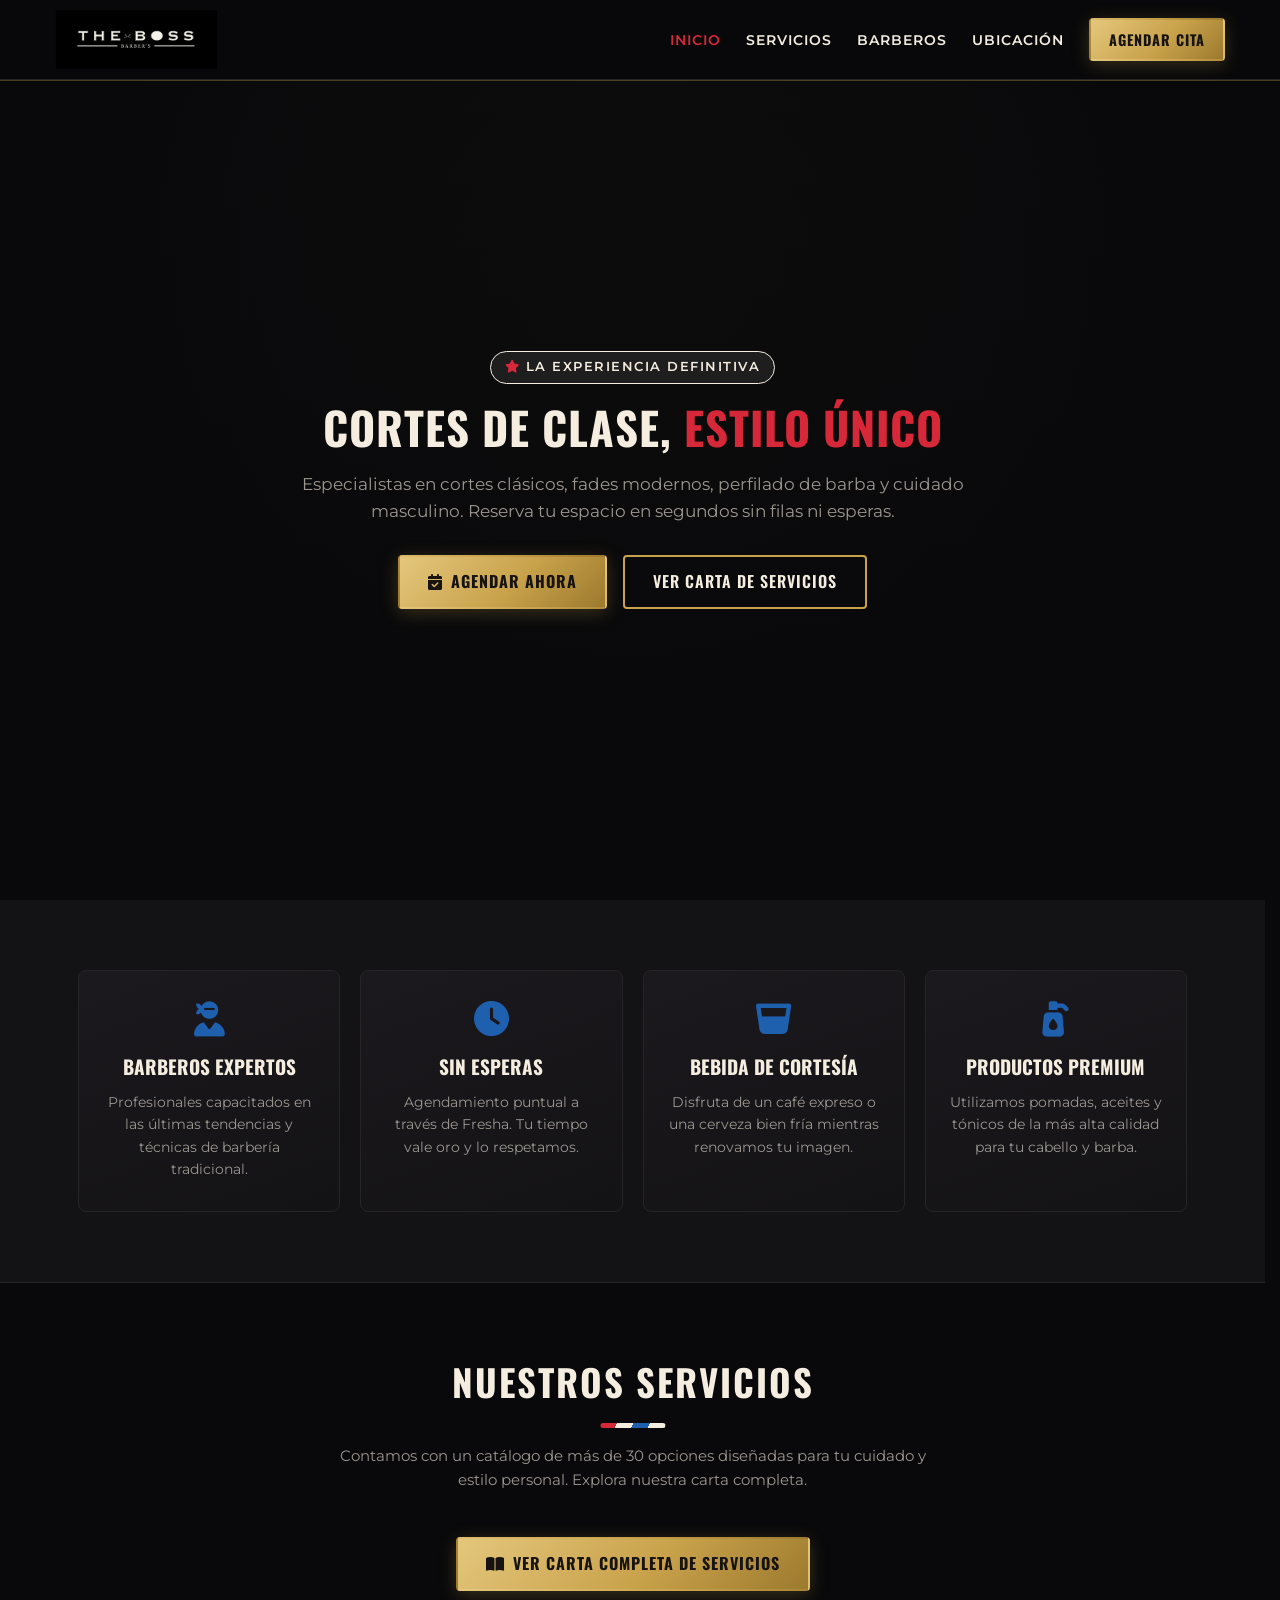
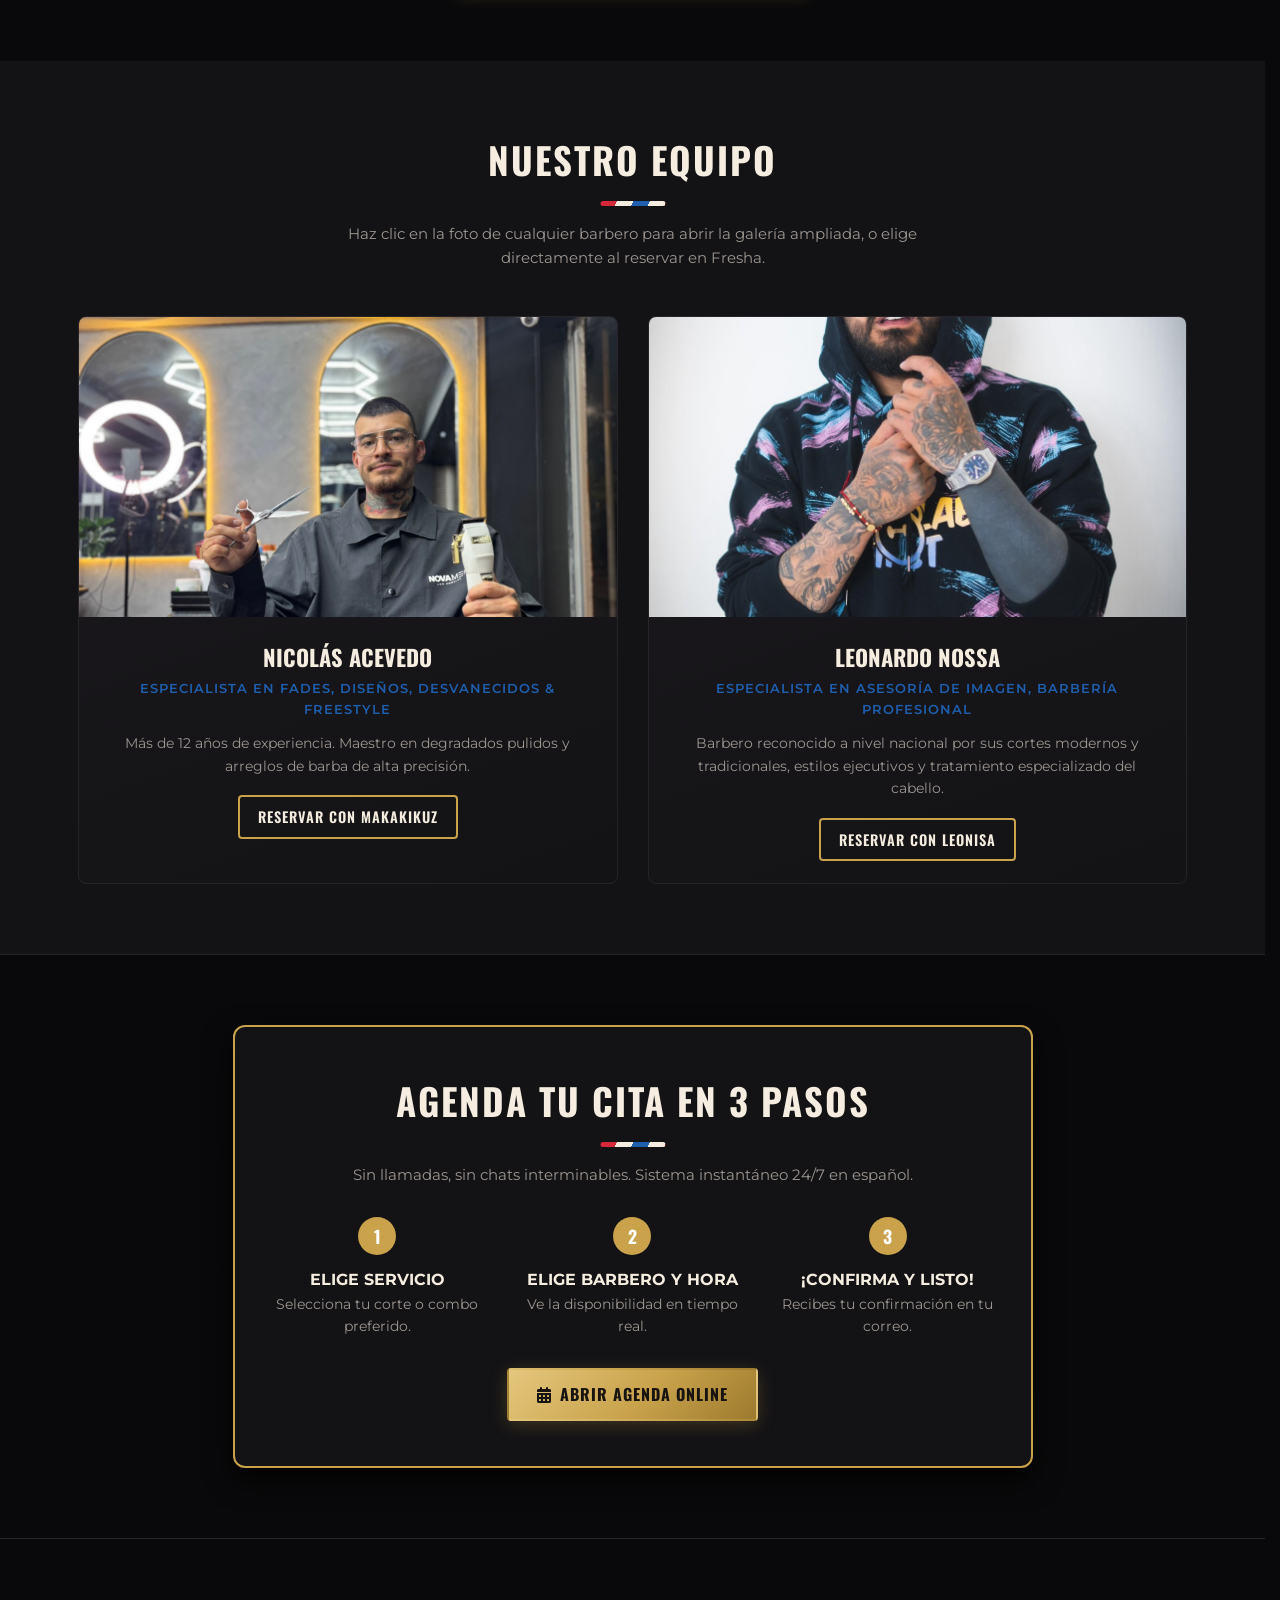
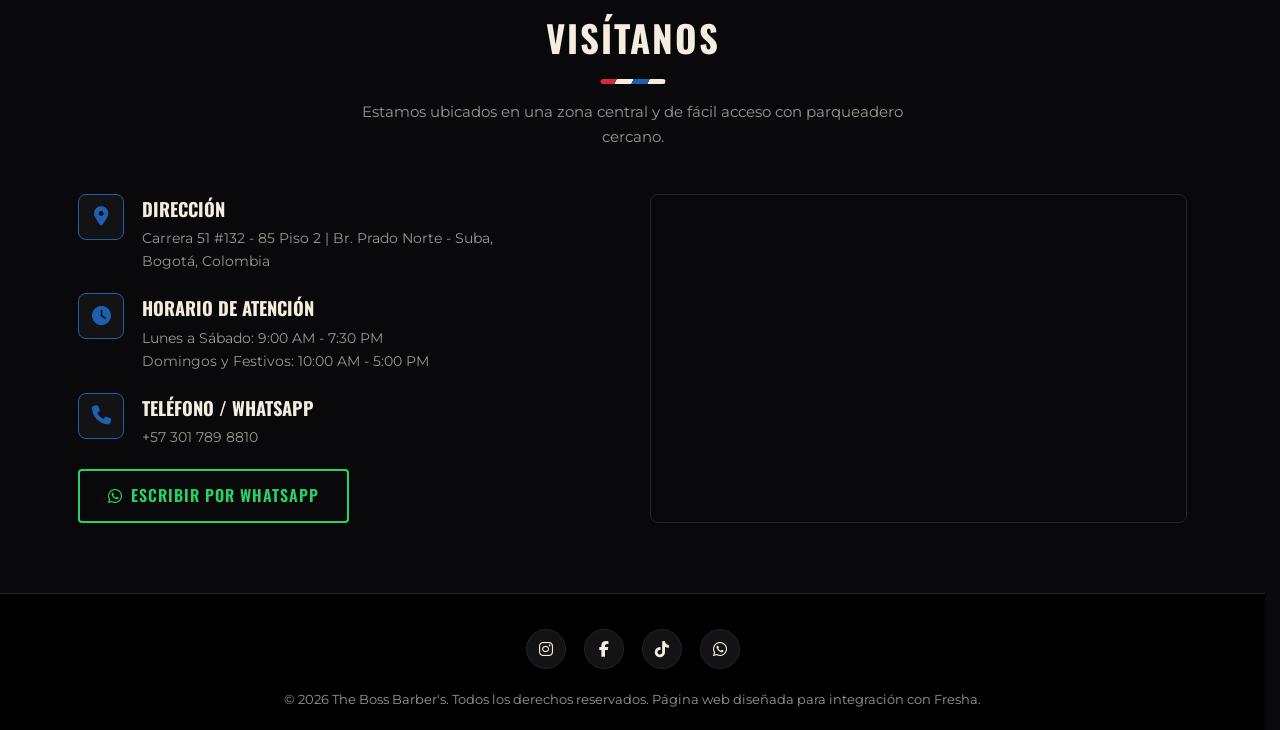
==== commit 64a957df: "Add files via upload" ====
--- a/index.html
+++ b/index.html
@@ -104,7 +104,7 @@
                     <img src="imagenes/Makakikuz_Style.png" alt="Barbero Nicolás Acevedo" class="barber-img" title="Haz clic para ver galería">
                     <div class="barber-info">
                         <h3 class="barber-name">Nicolás Acevedo</h3>
-                        <p class="barber-role">Especialista en Desvanecidos, Fades, Diseños & Freestyle</p>
+                        <p class="barber-role">Especialista en Fades, Diseños, Desvanecidos & Freestyle</p>
                         <p class="barber-bio">Más de 12 años de experiencia. Maestro en degradados pulidos y arreglos de barba de alta precisión.</p>
                         <a href="https://www.fresha.com/book-now/the-boss-barbers-hrlbjr75/all-offer?share=true&pId=3057508" target="_blank" class="btn btn-outline btn-nav">Reservar con Makakikuz</a>
                     </div>
--- a/styles.css
+++ b/styles.css
@@ -268,7 +268,7 @@
     min-height: 100dvh;
     background: linear-gradient(180deg, rgba(9,9,11,0.75) 0%, rgba(9,9,11,0.88) 55%, rgba(9,9,11,0.97) 100%),
                 radial-gradient(ellipse at 50% 30%, rgba(201,162,75,0.12) 0%, transparent 60%),
-                url('https://images.unsplash.com/photo-1503951914875-452162b0f3f1?auto=format&fit=crop&q=80&w=1600') center/cover no-repeat;
+                url('https://images.fresha.com/locations/location-profile-images/3057508/6476795/e6275e87-a70d-47a8-bcd4-6c439dc3fccd-TheBossBarbers-CO-Bogot-Bogot-SubaPradoNorte-Fresha.jpg?class=gallery-modal-large&watermark=true&f_width=1920&f_quality=75') center/cover no-repeat;
     display: flex;
     align-items: center;
     justify-content: center;
@@ -454,11 +454,16 @@
 /* ==========================================================================
    FRESHA BANNER
    ========================================================================== */
+/* ==========================================================================
+   FRESHA BANNER (CON IMAGEN DE FONDO Y CAPA OSCURA)
+   ========================================================================== */
 .fresha-banner {
-    background: linear-gradient(135deg, rgba(0, 0, 0, 0.9) 0%, rgba(10, 10, 10, 1) 100%);
+    background: linear-gradient(180deg, rgba(9,9,11,0.85) 0%, rgba(9,9,11,0.92) 100%),
+                url('https://images.unsplash.com/photo-1503951914875-452162b0f3f1?auto=format&fit=crop&q=80&w=1600') center/cover no-repeat;
     border-top: 1px solid var(--border-color);
     border-bottom: 1px solid var(--border-color);
     text-align: center;
+    padding: 70px 0;
 }
 
 .fresha-box {
@@ -467,7 +472,7 @@
     background-color: var(--bg-card);
     padding: 45px 25px;
     border-radius: 12px;
-    border: 2px solid var(--barber-red);
+    border: 2px solid var(--gold);
     box-shadow: 0 12px 28px rgba(0, 0, 0, 0.8);
 }
 
@@ -481,7 +486,7 @@
 .step-number {
     width: 38px;
     height: 38px;
-    background-color: var(--barber-red);
+    background-color: var(--gold);
     color: #FFFFFF;
     font-family: var(--font-title);
     font-weight: 700;
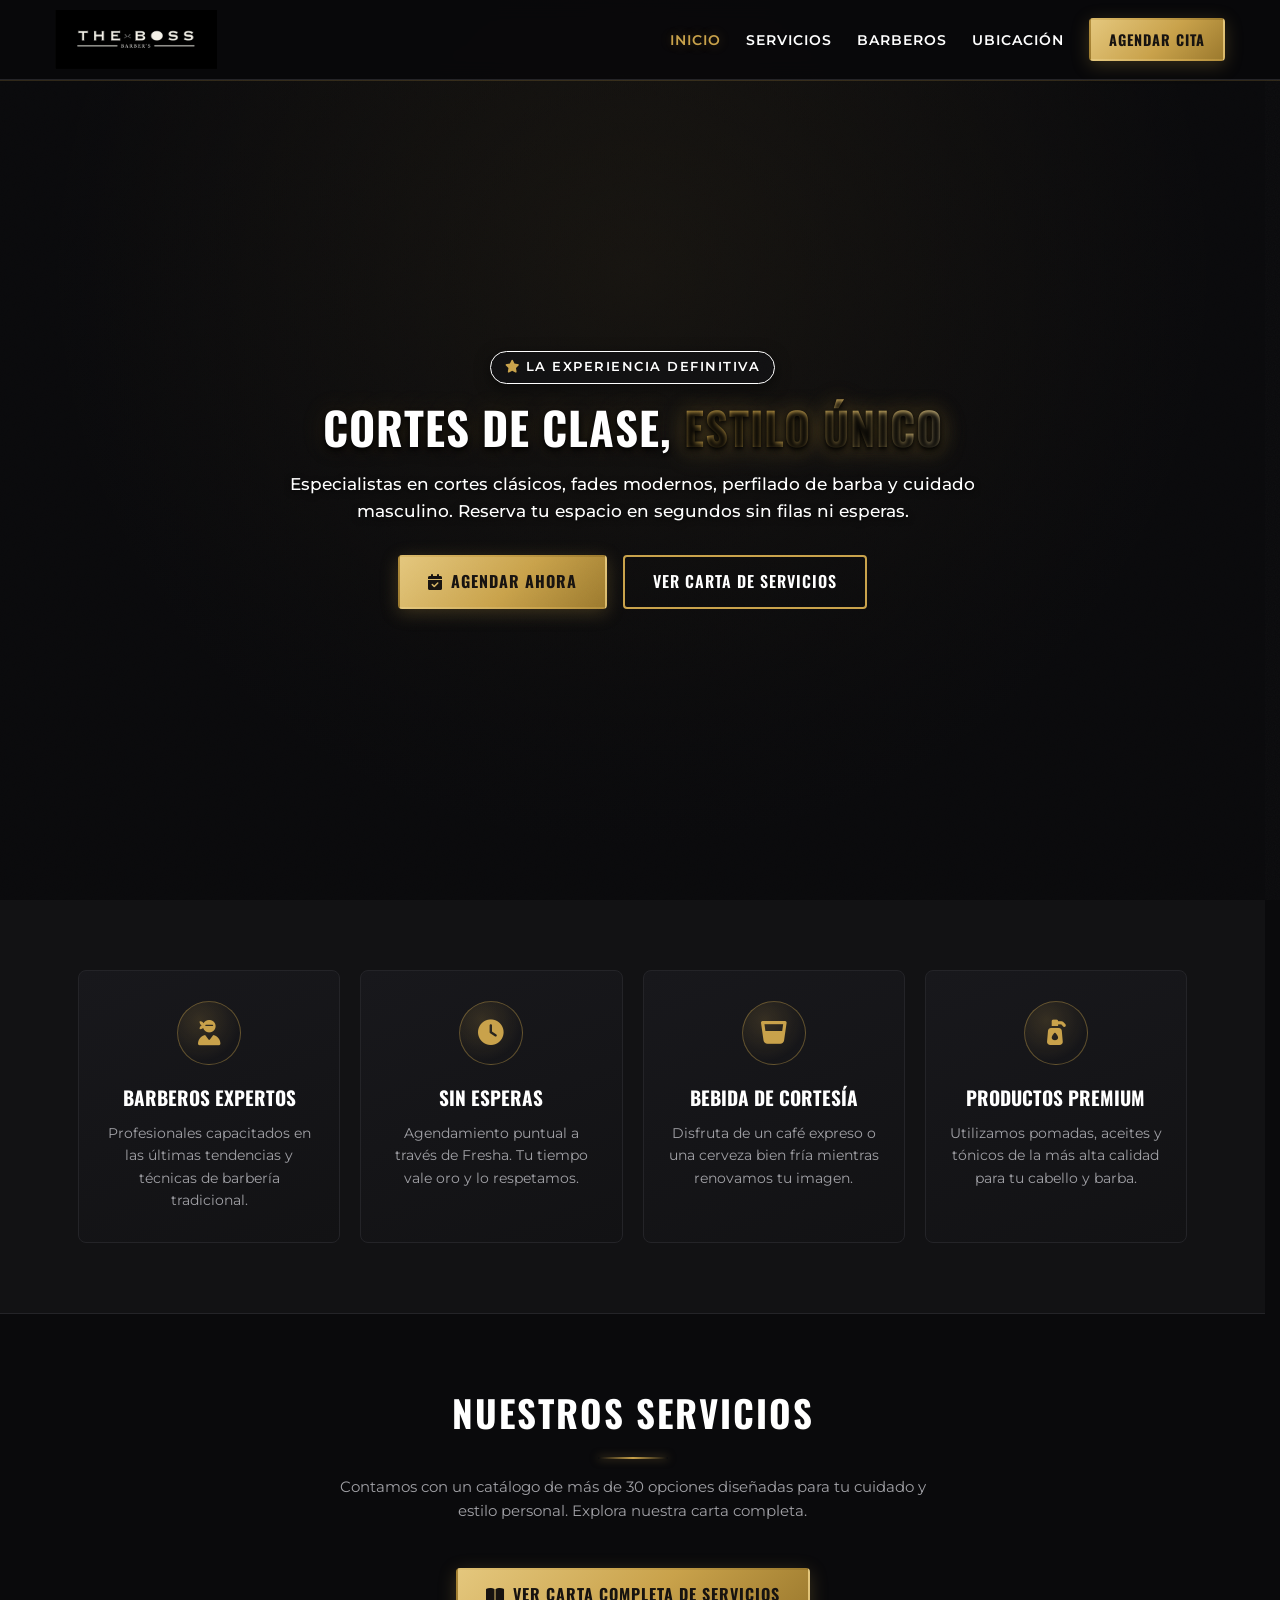
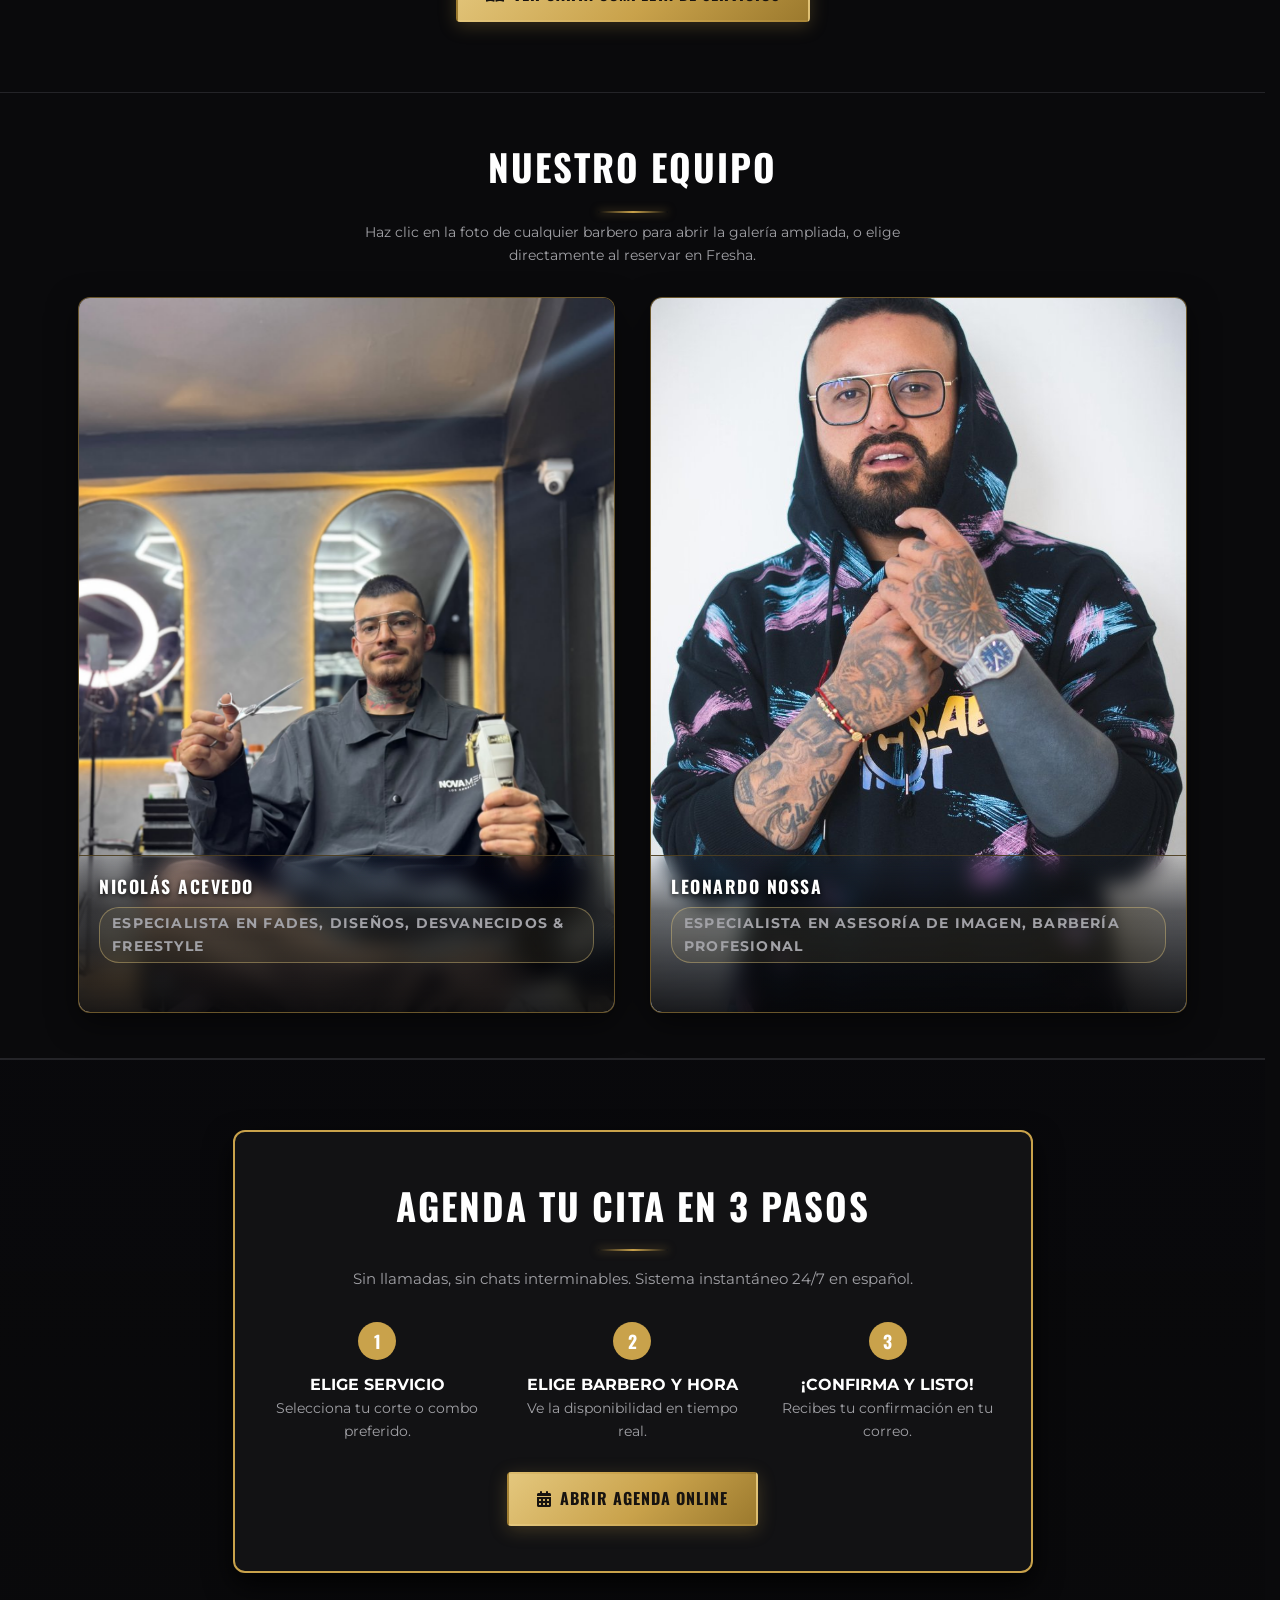
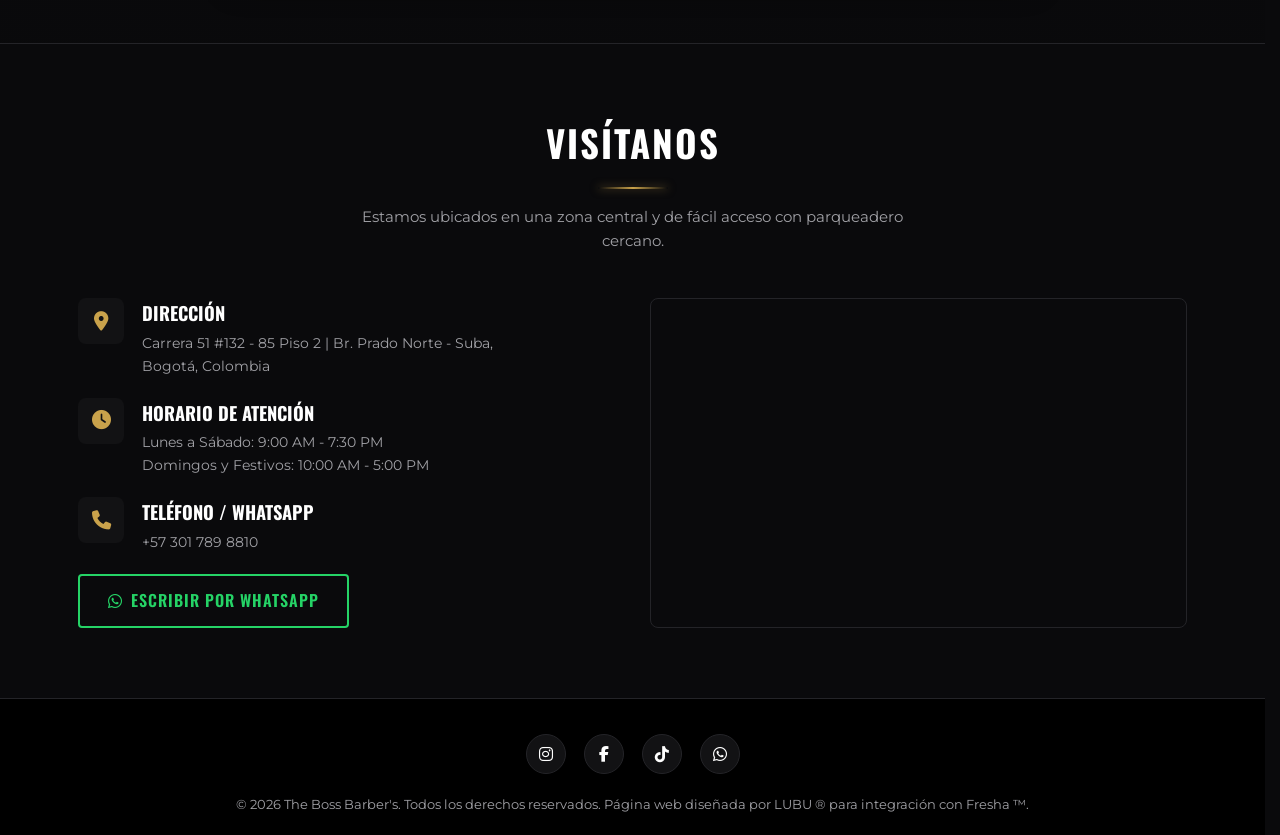
==== commit a24257ae: "Add files via upload" ====
--- a/index.html
+++ b/index.html
@@ -3,11 +3,11 @@
 <head>
     <meta charset="UTF-8">
     <meta name="viewport" content="width=device-width, initial-scale=1.0">
-    <title>Barbería The Boss | Estilo & Cuidado Masculino</title>
+    <title>The Boss Barber's | Estilo & Cuidado Masculino</title>
     <!-- Google Fonts -->
     <link rel="preconnect" href="https://fonts.googleapis.com">
     <link rel="preconnect" href="https://fonts.gstatic.com" crossorigin>
-    <link href="https://fonts.googleapis.com/css2?family=Montserrat:wght@300;400;600;700;800&family=Oswald:wght@400;600;700&display=swap" rel="stylesheet">
+    <link href="https://fonts.googleapis.com/css2?family=Montserrat:wght@300;400;600;700;800&family=Oswald:wght@400;600;700&family=Cormorant+Garamond:ital,wght@1,500;1,600&display=swap" rel="stylesheet">
     <!-- Font Awesome Icons -->
     <link rel="stylesheet" href="https://cdnjs.cloudflare.com/ajax/libs/font-awesome/6.4.0/css/all.min.css">
     <!-- Archivo CSS Externo -->
@@ -56,22 +56,22 @@
         <div class="container">
             <div class="features-grid">
                 <div class="feature-card">
-                    <i class="fa-solid fa-user-ninja feature-icon"></i>
+                    <div class="feature-icon-badge"><i class="fa-solid fa-user-ninja feature-icon"></i></div>
                     <h3 class="feature-title">Barberos Expertos</h3>
                     <p class="feature-text">Profesionales capacitados en las últimas tendencias y técnicas de barbería tradicional.</p>
                 </div>
                 <div class="feature-card">
-                    <i class="fa-solid fa-clock feature-icon"></i>
+                    <div class="feature-icon-badge"><i class="fa-solid fa-clock feature-icon"></i></div>
                     <h3 class="feature-title">Sin Esperas</h3>
                     <p class="feature-text">Agendamiento puntual a través de Fresha. Tu tiempo vale oro y lo respetamos.</p>
                 </div>
                 <div class="feature-card">
-                    <i class="fa-solid fa-whiskey-glass feature-icon"></i>
+                    <div class="feature-icon-badge"><i class="fa-solid fa-whiskey-glass feature-icon"></i></div>
                     <h3 class="feature-title">Bebida de Cortesía</h3>
                     <p class="feature-text">Disfruta de un café expreso o una cerveza bien fría mientras renovamos tu imagen.</p>
                 </div>
                 <div class="feature-card">
-                    <i class="fa-solid fa-pump-soap feature-icon"></i>
+                    <div class="feature-icon-badge"><i class="fa-solid fa-pump-soap feature-icon"></i></div>
                     <h3 class="feature-title">Productos Premium</h3>
                     <p class="feature-text">Utilizamos pomadas, aceites y tónicos de la más alta calidad para tu cabello y barba.</p>
                 </div>
@@ -100,8 +100,18 @@
 
             <div class="barbers-grid">
                 <!-- Barbero 1 -->
-                <div class="barber-card">
-                    <img src="imagenes/Makakikuz_Style.png" alt="Barbero Nicolás Acevedo" class="barber-img" title="Haz clic para ver galería">
+                <div class="barber-card" tabindex="0" role="button" aria-label="Ver perfil y galería de Nicolás Acevedo" data-gallery='["imagenes/nicolas-corte-1.jpg","imagenes/nicolas-corte-2.jpg","imagenes/nicolas-corte-3.jpg","imagenes/nicolas-corte-4.jpg"]'>
+                    
+                    <!-- CONTENEDOR CON CORTINA DE CRISTAL -->
+                    <div class="barber-image-container">
+                        <img src="imagenes/Makakikuz_Style.png" alt="Barbero Nicolás Acevedo" class="barber-img" title="Haz clic para ver perfil y galería">
+                        <div class="glass-curtain">
+                            <span class="gallery-text">
+                                <i class="fa-solid fa-images"></i> Ver Galería
+                            </span>
+                        </div>
+                    </div>
+                    
                     <div class="barber-info">
                         <h3 class="barber-name">Nicolás Acevedo</h3>
                         <p class="barber-role">Especialista en Fades, Diseños, Desvanecidos & Freestyle</p>
@@ -111,8 +121,18 @@
                 </div>
 
                 <!-- Barbero 2 -->
-                <div class="barber-card">
-                    <img src="imagenes/Leonisa_Style.jpg" alt="Barbero Leonardo Nossa" class="barber-img" title="Haz clic para ver galería">
+                <div class="barber-card" tabindex="0" role="button" aria-label="Ver perfil y galería de Leonardo Nossa" data-gallery='["imagenes/leonardo-corte-1.jpg","imagenes/leonardo-corte-2.jpg","imagenes/leonardo-corte-3.jpg","imagenes/leonardo-corte-4.jpg"]'>
+                    
+                    <!-- CONTENEDOR CON CORTINA DE CRISTAL -->
+                    <div class="barber-image-container">
+                        <img src="imagenes/Leonisa_Style.jpg" alt="Barbero Leonardo Nossa" class="barber-img" title="Haz clic para ver perfil y galería">
+                        <div class="glass-curtain">
+                            <span class="gallery-text">
+                                <i class="fa-solid fa-images"></i> Ver Galería
+                            </span>
+                        </div>
+                    </div>
+                    
                     <div class="barber-info">
                         <h3 class="barber-name">Leonardo Nossa</h3>
                         <p class="barber-role">Especialista en Asesoría de Imagen, Barbería Profesional</p>
@@ -132,9 +152,13 @@
         
         <div class="modal-dialog-box">
             <div class="modal-img-pane">
-                <img id="modalImg" src="" alt="Barbero Galería">
+                <div class="modal-img-main">
+                    <img id="modalImg" src="" alt="Foto del corte">
+                </div>
+                <div class="modal-thumbs" id="modalThumbs"></div>
             </div>
             <div class="modal-text-pane">
+                <span class="modal-eyebrow">Perfil del Barbero</span>
                 <h3 id="modalName" class="modal-title-style"></h3>
                 <p id="modalRole" class="modal-role-style"></p>
                 <p id="modalBio" class="modal-bio-style"></p>
@@ -231,7 +255,7 @@
                 <a href="#" class="social-icon"><i class="fa-brands fa-tiktok"></i></a>
                 <a href="#" class="social-icon"><i class="fa-brands fa-whatsapp"></i></a>
             </div>
-            <p class="copyright">&copy; 2026 The Boss Barber's. Todos los derechos reservados. Página web diseñada para integración con Fresha.</p>
+            <p class="copyright">&copy; 2026 The Boss Barber's. Todos los derechos reservados. Página web diseñada por LUBU ® para integración con Fresha ™.</p>
         </div>
     </footer>
 
@@ -259,6 +283,7 @@
         const modal = document.getElementById('modalGaleria');
         const cerrarModal = document.getElementById('cerrarModal');
         const modalImg = document.getElementById('modalImg');
+        const modalThumbs = document.getElementById('modalThumbs');
         const modalName = document.getElementById('modalName');
         const modalRole = document.getElementById('modalRole');
         const modalBio = document.getElementById('modalBio');
@@ -266,53 +291,129 @@
         const prevModal = document.getElementById('prevModal');
         const nextModal = document.getElementById('nextModal');
 
-        let currentIndex = 0;
+        const PLACEHOLDER_IMG = "data:image/svg+xml,%3Csvg xmlns='http://www.w3.org/2000/svg' viewBox='0 0 400 400'%3E%3Crect width='400' height='400' fill='%23121214'/%3E%3Ctext x='50%25' y='47%25' fill='%23C9A24B' font-family='sans-serif' font-size='20' text-anchor='middle'%3E%E2%9C%82%EF%B8%8F%3C/text%3E%3Ctext x='50%25' y='58%25' fill='%23A1A1A6' font-family='sans-serif' font-size='14' text-anchor='middle'%3EFoto pr%C3%B3ximamente%3C/text%3E%3C/svg%3E";
+
+        let currentBarber = 0;
+        let currentPhoto = 0;
         const barbersData = [];
 
         barberCards.forEach((card, index) => {
-            const img = card.querySelector('.barber-img').src;
+            const mainImg = card.querySelector('.barber-img').src;
             const name = card.querySelector('.barber-name').textContent;
             const role = card.querySelector('.barber-role').textContent;
             const bio = card.querySelector('.barber-bio').textContent;
             const btnHref = card.querySelector('.btn').href;
 
-            barbersData.push({ img, name, role, bio, btnHref });
-
-            card.querySelector('.barber-img').addEventListener('click', () => {
-                currentIndex = index;
-                updateModal();
-                modal.style.display = 'flex';
+            let extraPhotos = [];
+            try {
+                extraPhotos = JSON.parse(card.dataset.gallery || '[]');
+            } catch (e) {
+                extraPhotos = [];
+            }
+
+            const gallery = [mainImg, ...extraPhotos];
+
+            barbersData.push({ gallery, name, role, bio, btnHref });
+
+            const abrirPerfil = () => {
+                currentBarber = index;
+                currentPhoto = 0;
+                abrirModal();
+            };
+
+            // Toda la tarjeta es clicable (imagen, cortina de cristal y barra de info)
+            card.addEventListener('click', abrirPerfil);
+            card.addEventListener('keydown', (e) => {
+                if (e.key === 'Enter' || e.key === ' ') {
+                    e.preventDefault();
+                    abrirPerfil();
+                }
             });
         });
 
-        function updateModal() {
-            const data = barbersData[currentIndex];
-            modalImg.src = data.img;
+        function abrirModal() {
+            actualizarModal();
+            modal.style.display = 'flex';
+            document.body.style.overflow = 'hidden';
+        }
+
+        function cerrarLaModal() {
+            modal.style.display = 'none';
+            document.body.style.overflow = '';
+        }
+
+        function actualizarModal() {
+            const data = barbersData[currentBarber];
+            modalImg.src = data.gallery[currentPhoto];
             modalName.textContent = data.name;
             modalRole.textContent = data.role;
             modalBio.textContent = data.bio;
             modalBtn.href = data.btnHref;
+            renderMiniaturas(data.gallery);
         }
 
+        function renderMiniaturas(gallery) {
+            modalThumbs.innerHTML = '';
+            gallery.forEach((src, i) => {
+                const thumb = document.createElement('img');
+                thumb.src = src;
+                thumb.alt = 'Miniatura del corte ' + (i + 1);
+                thumb.className = 'modal-thumb' + (i === currentPhoto ? ' active' : '');
+                thumb.addEventListener('click', () => {
+                    currentPhoto = i;
+                    actualizarModal();
+                });
+                thumb.addEventListener('error', () => { thumb.src = PLACEHOLDER_IMG; });
+                modalThumbs.appendChild(thumb);
+            });
+        }
+
+        modalImg.addEventListener('error', () => { modalImg.src = PLACEHOLDER_IMG; });
+
         nextModal.addEventListener('click', () => {
-            currentIndex = (currentIndex + 1) % barbersData.length;
-            updateModal();
+            const total = barbersData[currentBarber].gallery.length;
+            currentPhoto = (currentPhoto + 1) % total;
+            actualizarModal();
         });
 
         prevModal.addEventListener('click', () => {
-            currentIndex = (currentIndex - 1 + barbersData.length) % barbersData.length;
-            updateModal();
-        });
-
-        cerrarModal.addEventListener('click', () => {
-            modal.style.display = 'none';
-        });
+            const total = barbersData[currentBarber].gallery.length;
+            currentPhoto = (currentPhoto - 1 + total) % total;
+            actualizarModal();
+        });
+
+        cerrarModal.addEventListener('click', cerrarLaModal);
 
         window.addEventListener('click', (e) => {
             if (e.target === modal) {
-                modal.style.display = 'none';
+                cerrarLaModal();
             }
         });
+
+        window.addEventListener('keydown', (e) => {
+            if (modal.style.display !== 'flex') return;
+            if (e.key === 'Escape') cerrarLaModal();
+            if (e.key === 'ArrowRight') nextModal.click();
+            if (e.key === 'ArrowLeft') prevModal.click();
+        });
+
+        const revealTargets = document.querySelectorAll(
+            '.feature-card, .barber-card, .fresha-box, .contact-grid, .section-title, .section-subtitle'
+        );
+        revealTargets.forEach(el => el.classList.add('reveal'));
+
+        const revealObserver = new IntersectionObserver((entries) => {
+            entries.forEach(entry => {
+                if (entry.isIntersecting) {
+                    const el = entry.target;
+                    el.classList.add('is-visible');
+                    revealObserver.unobserve(el);
+                    setTimeout(() => el.classList.remove('reveal'), 750);
+                }
+            });
+        }, { threshold: 0.15 });
+
+        revealTargets.forEach(el => revealObserver.observe(el));
     </script>
 </body>
 </html>
--- a/styles.css
+++ b/styles.css
@@ -2,23 +2,39 @@
    VARIABLES & RESET UNIFICADO
    ========================================================================== */
 :root {
-    --primary: #F4EDE0;               /* Blanco cálido (marfil) */
-    --gold: #C9A24B;                  /* Dorado navaja clásica */
+    --primary: #FFFFFF;               /* Blanco Puro */
+    --gold: #C9A24B;                  /* Dorado Champagne */
     --gold-light: #E4C77D;
-    --barber-red: #D62839;            /* Rojo clásico de barbería */
-    --barber-blue: #1E5FAE;           /* Azul clásico de barbería */
-    --primary-glow: rgba(201, 162, 75, 0.18);
-    --bg-dark: #09090B;                /* Negro de fondo */
-    --bg-card: #131215;                /* Fondo base de tarjetas */
-    --bg-surface: #1B191D;             /* Superficie con relieve */
-    --text-light: #F4EDE0;
-    --text-muted: #9C9690;             /* Gris cálido */
-    --border-color: #262329;
-    --border-glow: rgba(201, 162, 75, 0.35);
+    --silver: #D1D1D6;                /* Plateado refinado */
+    --silver-muted: #8E8E93;          /* Gris metálico tenue */
+    
+    --bg-dark: #0A0A0C;                /* Negro profundo */
+    --bg-card: #121214;                /* Tarjeta negro mate */
+    --bg-surface: #18181C;             /* Superficie con relieve */
+    
+    --text-light: #FFFFFF;            /* Textos principales */
+    --text-muted: #A1A1A6;             /* Descripciones en plateado tenue */
+    --border-color: #242428;           /* Bordes finos */
+    --border-glow: rgba(201, 162, 75, 0.2);
+
+    --gold-foil: linear-gradient(115deg, var(--gold) 15%, var(--gold-light) 35%, #FFF6DF 50%, var(--gold-light) 65%, var(--gold) 85%);
+    
     --font-title: 'Oswald', sans-serif;
     --font-body: 'Montserrat', sans-serif;
+    --font-accent: 'Cormorant Garamond', serif;
     --transition: all 0.3s ease;
-    --pole-stripe: linear-gradient(115deg, var(--barber-red) 0 12.5%, var(--primary) 12.5% 25%, var(--barber-blue) 25% 37.5%, var(--primary) 37.5% 50%, var(--barber-red) 50% 62.5%, var(--primary) 62.5% 75%, var(--barber-blue) 75% 87.5%, var(--primary) 87.5% 100%);
+}
+
+/* Textura fina de "grano" para dar sensación de material premium (cuero/papel) */
+body::before {
+    content: "";
+    position: fixed;
+    inset: 0;
+    z-index: 2;
+    pointer-events: none;
+    opacity: 0.035;
+    background-image: url("data:image/svg+xml,%3Csvg xmlns='http://www.w3.org/2000/svg' width='120' height='120'%3E%3Cfilter id='n'%3E%3CfeTurbulence type='fractalNoise' baseFrequency='0.9' numOctaves='2' stitchTiles='stitch'/%3E%3C/filter%3E%3Crect width='100%25' height='100%25' filter='url(%23n)'/%3E%3C/svg%3E");
+    mix-blend-mode: overlay;
 }
 
 *, *::before, *::after {
@@ -95,11 +111,11 @@
     bottom: 0;
     left: 50%;
     transform: translateX(-50%);
-    width: 65px;
-    height: 5px;
+    width: 70px;
+    height: 2px;
     border-radius: 3px;
-    background: var(--pole-stripe);
-    background-size: 200% 100%;
+    background: linear-gradient(90deg, transparent 0%, var(--gold) 50%, transparent 100%);
+    box-shadow: 0 0 8px rgba(201, 162, 75, 0.5);
 }
 
 .section-subtitle {
@@ -221,7 +237,8 @@
 
 .nav-link:hover,
 .nav-link.active {
-    color: var(--barber-red);
+    color: var(--gold);
+    text-shadow: 0 0 12px rgba(201, 162, 75, 0.3);
 }
 
 .hamburger {
@@ -266,8 +283,8 @@
 .hero {
     min-height: 100vh;
     min-height: 100dvh;
-    background: linear-gradient(180deg, rgba(9,9,11,0.75) 0%, rgba(9,9,11,0.88) 55%, rgba(9,9,11,0.97) 100%),
-                radial-gradient(ellipse at 50% 30%, rgba(201,162,75,0.12) 0%, transparent 60%),
+    background: linear-gradient(180deg, rgba(10, 10, 12, 0.45) 0%, rgba(10, 10, 12, 0.65) 60%, rgba(10, 10, 12, 0.90) 100%),
+                radial-gradient(ellipse at 50% 30%, rgba(201, 162, 75, 0.15) 0%, transparent 65%),
                 url('https://images.fresha.com/locations/location-profile-images/3057508/6476795/e6275e87-a70d-47a8-bcd4-6c439dc3fccd-TheBossBarbers-CO-Bogot-Bogot-SubaPradoNorte-Fresha.jpg?class=gallery-modal-large&watermark=true&f_width=1920&f_quality=75') center/cover no-repeat;
     display: flex;
     align-items: center;
@@ -299,7 +316,9 @@
 
 .hero-badge {
     display: inline-block;
-    background-color: rgba(255, 255, 255, 0.08);
+    border-color: rgba(201, 162, 75, 0.4);
+    background-color: rgba(18, 18, 20, 0.7);
+    box-shadow: 0 4px 15px rgba(0,0,0,0.5);
     color: var(--primary);
     border: 1px solid var(--primary);
     padding: 5px 14px;
@@ -312,7 +331,7 @@
 }
 
 .hero-badge i {
-    color: var(--barber-red);
+    color: var(--gold);
 }
 
 /* CLASE UNIFICADA Y RESTRINGIDA PARA EVITAR QUE CREZCA DEMASIADO */
@@ -329,16 +348,33 @@
 }
 
 .hero-title span {
-    color: var(--barber-red);
+    background-image: var(--gold-foil);
+    background-size: 250% auto;
+    background-position: 0% center;
+    -webkit-background-clip: text;
+    background-clip: text;
+    color: transparent;
+    -webkit-text-fill-color: transparent;
+    animation: foilSheen 6s ease-in-out infinite;
+    filter: drop-shadow(0 2px 10px rgba(201, 162, 75, 0.25));
+}
+
+@keyframes foilSheen {
+    0%   { background-position: 0% center; }
+    50%  { background-position: 100% center; }
+    100% { background-position: 0% center; }
 }
 
 .hero-description {
+    color: #FFFFFF !important;
     font-size: 1.05rem;
-    color: var(--text-muted);
-    margin-bottom: 30px;
-    max-width: 680px;
-    margin-left: auto;
-    margin-right: auto;
+    font-weight: 500;
+    max-width: 720px;
+    margin: 0 auto 30px auto;
+    text-shadow: 
+        0 2px 4px rgba(0, 0, 0, 0.95),
+        0 4px 12px rgba(0, 0, 0, 0.9),
+        0 0 18px rgba(0, 0, 0, 0.85);
 }
 
 .hero-buttons {
@@ -377,10 +413,27 @@
     box-shadow: 0 10px 25px rgba(0, 0, 0, 0.6);
 }
 
+.feature-icon-badge {
+    width: 64px;
+    height: 64px;
+    margin: 0 auto 18px auto;
+    border-radius: 50%;
+    display: flex;
+    align-items: center;
+    justify-content: center;
+    background: radial-gradient(circle at 35% 30%, rgba(201,162,75,0.18), transparent 70%);
+    border: 1px solid rgba(201, 162, 75, 0.4);
+    transition: var(--transition);
+}
+
+.feature-card:hover .feature-icon-badge {
+    border-color: var(--gold);
+    box-shadow: 0 0 20px rgba(201, 162, 75, 0.25);
+}
+
 .feature-icon {
-    font-size: 2.2rem;
-    color: var(--barber-blue);
-    margin-bottom: 16px;
+    font-size: 1.6rem;
+    color: var(--gold);
 }
 
 .feature-title {
@@ -399,63 +452,214 @@
    BARBEROS / EQUIPO
    ========================================================================== */
 .barbers {
-    background-color: var(--bg-card);
+    background: var(--bg-dark);
+    padding: 45px 0;
+    border-top: 1px solid var(--border-color);
+    border-bottom: 1px solid var(--border-color);
+}
+
+.barbers .section-title {
+    color: var(--primary);
+    margin-bottom: 8px;
+}
+
+.barbers .section-subtitle,
+#barberos p {
+    color: var(--text-muted);
+    margin-bottom: 30px;
+    font-size: 0.9rem;
 }
 
 .barbers-grid {
     display: grid;
     grid-template-columns: repeat(auto-fit, minmax(280px, 1fr));
-    gap: 30px;
+    gap: 35px;
 }
 
 .barber-card {
-    background: linear-gradient(160deg, var(--bg-surface) 0%, var(--bg-card) 100%);
-    border-radius: 8px;
+    position: relative;
+    aspect-ratio: 3 / 4;
+    border-radius: 12px;
     overflow: hidden;
-    border: 1px solid var(--border-color);
-    transition: var(--transition);
+    border: 1px solid rgba(201, 162, 75, 0.5);
+    box-shadow: 0 10px 30px rgba(0, 0, 0, 0.5);
+    background-color: var(--bg-dark);
+    cursor: pointer;
+    transition: transform 0.3s ease, box-shadow 0.3s ease, border-color 0.3s ease;
+}
+
+.barber-card:focus-visible {
+    outline: 2px solid var(--gold);
+    outline-offset: 4px;
+}
+
+.barber-card:hover,
+.barber-card:focus-visible {
+    transform: translateY(-10px) scale(1.01);
+    border-color: var(--gold);
+    box-shadow: 0 22px 45px rgba(0, 0, 0, 0.22), 0 0 20px rgba(201, 162, 75, 0.25);
+}
+
+/* Esquinas doradas tipo "ficha de socio" que aparecen al pasar el cursor */
+.barber-card::before,
+.barber-card::after {
+    content: "";
+    position: absolute;
+    width: 26px;
+    height: 26px;
+    border: 2px solid var(--gold);
+    z-index: 4;
+    opacity: 0;
+    transition: opacity 0.35s ease, width 0.35s ease, height 0.35s ease;
+    pointer-events: none;
+}
+
+.barber-card::before {
+    top: 10px;
+    left: 10px;
+    border-right: none;
+    border-bottom: none;
+}
+
+.barber-card::after {
+    bottom: 10px;
+    right: 10px;
+    border-left: none;
+    border-top: none;
+}
+
+.barber-card:hover::before,
+.barber-card:hover::after {
+    opacity: 1;
+    width: 34px;
+    height: 34px;
+}
+
+/* ---- Foto a pantalla completa dentro de la tarjeta ---- */
+.barber-image-container {
+    position: absolute;
+    inset: 0;
+    z-index: 1;
+    overflow: hidden;
 }
 
 .barber-img {
-    height: 300px;
     width: 100%;
+    height: 100%;
     object-fit: cover;
-    cursor: pointer;
-    transition: opacity 0.2s ease;
-}
-
+    object-position: top;
+    display: block;
+    transition: transform 0.6s cubic-bezier(0.25, 1, 0.5, 1), filter 0.5s ease;
+}
+
+.barber-card:hover .barber-img,
+.barber-card:focus-visible .barber-img {
+    transform: scale(1.06);
+    filter: brightness(0.85);
+}
+
+/* ---- Cortina de cristal (glassmorphism) que aparece al pasar el cursor ---- */
+.glass-curtain {
+    position: absolute;
+    inset: 0;
+    z-index: 2;
+    display: flex;
+    align-items: center;
+    justify-content: center;
+    background: rgba(10, 10, 12, 0.35);
+    backdrop-filter: blur(6px) saturate(140%);
+    -webkit-backdrop-filter: blur(6px) saturate(140%);
+    opacity: 0;
+    transition: opacity 0.4s ease;
+}
+
+.barber-card:hover .glass-curtain,
+.barber-card:focus-visible .glass-curtain {
+    opacity: 1;
+}
+
+.gallery-text {
+    display: inline-flex;
+    align-items: center;
+    gap: 10px;
+    color: var(--gold-light);
+    font-family: var(--font-title);
+    font-size: 0.85rem;
+    font-weight: 600;
+    text-transform: uppercase;
+    letter-spacing: 2px;
+    padding: 12px 24px;
+    border: 1px solid var(--gold);
+    border-radius: 30px;
+    background: rgba(10, 10, 12, 0.4);
+    transform: translateY(10px);
+    transition: transform 0.4s ease;
+}
+
+.barber-card:hover .gallery-text,
+.barber-card:focus-visible .gallery-text {
+    transform: translateY(0);
+}
+
+/* ---- Barra inferior de vidrio esmerilado (~20% de la tarjeta), SIEMPRE visible ---- */
 .barber-info {
-    padding: 22px;
-    text-align: center;
+    position: absolute;
+    left: 0;
+    right: 0;
+    bottom: 0;
+    z-index: 3;
+    min-height: 22%;
+    padding: 16px 20px 18px;
+    display: flex;
+    flex-direction: column;
+    justify-content: center;
+    text-align: left;
+    background: linear-gradient(180deg, rgba(10, 10, 12, 0) 0%, rgba(6, 6, 8, 0.55) 35%, rgba(6, 6, 8, 0.9) 100%);
+    backdrop-filter: blur(10px) saturate(150%);
+    -webkit-backdrop-filter: blur(10px) saturate(150%);
+    border-top: 1px solid rgba(201, 162, 75, 0.35);
+    pointer-events: none; /* deja pasar el clic hacia la tarjeta / cortina de cristal */
 }
 
 .barber-name {
     font-family: var(--font-title);
-    font-size: 1.4rem;
+    font-size: 1.1rem;
+    font-weight: 700;
     text-transform: uppercase;
-    margin-bottom: 4px;
+    letter-spacing: 1.5px;
+    margin-bottom: 6px;
+    color: var(--text-light);
+    text-shadow: 0 2px 6px rgba(0, 0, 0, 0.8);
 }
 
 .barber-role {
-    color: var(--barber-blue);
-    font-size: 0.82rem;
-    font-weight: 600;
+    color: var(--gold-light);
+    font-size: 0.63rem;
+    font-weight: 700;
     text-transform: uppercase;
-    letter-spacing: 1px;
-    margin-bottom: 12px;
-}
-
-.barber-bio {
-    color: var(--text-muted);
-    font-size: 0.88rem;
-    margin-bottom: 18px;
+    letter-spacing: 1.2px;
+    display: inline-block;
+    padding: 4px 12px;
+    border: 1px solid rgba(228, 199, 125, 0.4);
+    background: rgba(228, 199, 125, 0.08);
+    border-radius: 20px;
+    width: fit-content;
+}
+
+/* La biografía larga y el botón "Reservar" viven en el modal; en la tarjeta
+   se ocultan visualmente (el script sigue leyendo su contenido para el modal). */
+.barber-info .barber-bio,
+.barber-info .btn {
+    position: absolute;
+    width: 1px;
+    height: 1px;
+    overflow: hidden;
+    clip: rect(0 0 0 0);
+    white-space: nowrap;
 }
 
 /* ==========================================================================
    FRESHA BANNER
-   ========================================================================== */
-/* ==========================================================================
-   FRESHA BANNER (CON IMAGEN DE FONDO Y CAPA OSCURA)
    ========================================================================== */
 .fresha-banner {
     background: linear-gradient(180deg, rgba(9,9,11,0.85) 0%, rgba(9,9,11,0.92) 100%),
@@ -523,12 +727,12 @@
     width: 46px;
     height: 46px;
     background-color: var(--bg-card);
-    border: 1px solid var(--barber-blue);
+    border-color: var(--gold);
     border-radius: 8px;
     display: flex;
     align-items: center;
     justify-content: center;
-    color: var(--barber-blue);
+    color: var(--gold);
     font-size: 1.2rem;
     flex-shrink: 0;
 }
@@ -600,8 +804,8 @@
 
 .search-box input:focus {
     outline: none;
-    border-color: var(--barber-blue);
-    box-shadow: 0 0 10px rgba(30, 95, 174, 0.3);
+    border-color: var(--gold);
+    box-shadow: 0 0 10px rgba(201, 162, 75, 0.3);
 }
 
 .filter-buttons {
@@ -623,14 +827,16 @@
 }
 
 .filter-btn:hover {
-    border-color: var(--barber-red);
+    border-color: var(--gold);
+    color: var(--gold);
 }
 
 .filter-btn.active {
-    background-color: var(--barber-blue);
-    color: #FFFFFF;
-    border-color: var(--barber-blue);
-    font-weight: 600;
+    background: linear-gradient(135deg, var(--gold-light) 0%, var(--gold) 100%);
+    color: #0A0A0C;
+    border-color: var(--gold);
+    font-weight: 700;
+    box-shadow: 0 4px 15px rgba(201, 162, 75, 0.25);
 }
 
 .accordions-container {
@@ -658,7 +864,7 @@
     background-color: var(--bg-surface);
     transition: var(--transition);
     user-select: none;
-    border-left: 4px solid var(--barber-red);
+    border-left: 3px solid var(--border-color);
 }
 
 .accordion-header:hover {
@@ -673,7 +879,7 @@
 }
 
 .accordion-icon {
-    color: var(--barber-blue);
+    color: var(--gold);
     font-size: 1.1rem;
     transition: transform 0.3s ease;
 }
@@ -690,12 +896,12 @@
 
 .accordion-item.active .accordion-icon {
     transform: rotate(45deg);
-    color: var(--barber-red);
+    color: var(--gold);
 }
 
 .accordion-item.active .accordion-header {
-    border-bottom: 1px solid var(--border-color);
-    border-left-color: var(--barber-blue);
+    border-left-color: var(--gold);
+    background-color: rgba(201, 162, 75, 0.03);
 }
 
 .price-list-grid {
@@ -733,9 +939,10 @@
 .price-cost {
     font-family: var(--font-title);
     font-size: 1.3rem;
-    color: var(--barber-red);
+    color: var(--gold);
     font-weight: 700;
     white-space: nowrap;
+    text-shadow: 0 1px 4px rgba(0, 0, 0, 0.8);
 }
 
 .price-desc {
@@ -778,16 +985,67 @@
     flex: 1.2;
     background-color: #000;
     display: flex;
-    align-items: center;
-    justify-content: center;
+    flex-direction: column;
+    position: relative;
     min-height: 380px;
 }
 
-.modal-img-pane img {
+.modal-img-main {
+    position: relative;
+    flex: 1;
+    overflow: hidden;
+    min-height: 300px;
+    background-color: #000;
+}
+
+.modal-img-main img {
     width: 100%;
     height: 100%;
     max-height: 500px;
     object-fit: cover;
+    display: block;
+}
+
+.modal-thumbs {
+    display: flex;
+    gap: 8px;
+    padding: 10px;
+    background-color: #050505;
+    overflow-x: auto;
+    scrollbar-width: thin;
+}
+
+.modal-thumb {
+    flex: 0 0 auto;
+    width: 58px;
+    height: 58px;
+    object-fit: cover;
+    border-radius: 6px;
+    cursor: pointer;
+    opacity: 0.5;
+    border: 2px solid transparent;
+    transition: var(--transition);
+}
+
+.modal-thumb:hover {
+    opacity: 0.85;
+}
+
+.modal-thumb.active {
+    opacity: 1;
+    border-color: var(--gold);
+    box-shadow: 0 0 10px rgba(201, 162, 75, 0.4);
+}
+
+.modal-eyebrow {
+    display: block;
+    color: var(--gold);
+    font-family: var(--font-title);
+    font-size: 0.72rem;
+    font-weight: 600;
+    letter-spacing: 2.5px;
+    text-transform: uppercase;
+    margin-bottom: 10px;
 }
 
 .modal-text-pane {
@@ -807,17 +1065,20 @@
 }
 
 .modal-role-style {
-    color: var(--barber-blue);
-    font-size: 0.82rem;
-    font-weight: 600;
+    color: var(--gold);
+    font-size: 0.78rem;
+    font-weight: 500;
     text-transform: uppercase;
-    letter-spacing: 1px;
+    letter-spacing: 2px;
     margin-bottom: 15px;
 }
 
 .modal-bio-style {
     color: var(--text-muted);
-    font-size: 0.9rem;
+    font-family: var(--font-accent);
+    font-size: 1.1rem;
+    font-style: italic;
+    line-height: 1.55;
     margin-bottom: 25px;
 }
 
@@ -834,18 +1095,19 @@
 }
 
 .cerrar-modal:hover {
-    color: var(--barber-red);
+    color: #e74c3c;
 }
 
 .modal-nav {
     position: absolute;
     top: 50%;
     transform: translateY(-50%);
-    background-color: rgba(0, 0, 0, 0.85);
-    color: var(--barber-blue);
-    border: 1px solid var(--barber-blue);
-    width: 44px;
-    height: 44px;
+    background-color: rgba(255, 255, 255, 0.05);
+    backdrop-filter: blur(5px);
+    color: #FFFFFF;
+    border: 1px solid rgba(255, 255, 255, 0.2);
+    width: 48px;
+    height: 48px;
     border-radius: 50%;
     cursor: pointer;
     z-index: 10000;
@@ -853,12 +1115,14 @@
     align-items: center;
     justify-content: center;
     font-size: 1.1rem;
-    transition: var(--transition);
+    transition: all 0.3s ease;
 }
 
 .modal-nav:hover {
-    background-color: var(--barber-blue);
-    color: #FFFFFF;
+    background-color: var(--gold);
+    color: #171310;
+    border-color: var(--gold);
+    transform: translateY(-50%) scale(1.08);
 }
 
 .modal-prev { left: 15px; }
@@ -895,9 +1159,11 @@
 }
 
 .social-icon:hover {
-    background-color: var(--barber-blue);
-    color: #FFFFFF;
+    background-color: var(--gold);
+    color: #0A0A0C;
     transform: translateY(-2px);
+    border-color: var(--gold);
+    box-shadow: 0 4px 12px rgba(201, 162, 75, 0.3);
 }
 
 .copyright {
@@ -969,6 +1235,13 @@
     .modal-img-pane {
         min-height: 240px;
     }
+    .modal-img-main {
+        min-height: 220px;
+    }
+    .modal-thumb {
+        width: 46px;
+        height: 46px;
+    }
     .contact-grid {
         grid-template-columns: 1fr;
     }
@@ -994,4 +1267,95 @@
     .fresha-steps {
         grid-template-columns: 1fr;
     }
+}
+
+/* ==========================================================================
+   REVELADO AL HACER SCROLL
+   ========================================================================== */
+.reveal {
+    opacity: 0;
+    transform: translateY(28px);
+    transition: opacity 0.7s cubic-bezier(0.2, 0.8, 0.2, 1), transform 0.7s cubic-bezier(0.2, 0.8, 0.2, 1);
+}
+
+.reveal.is-visible {
+    opacity: 1;
+    transform: translateY(0);
+}
+
+@media (prefers-reduced-motion: reduce) {
+    .reveal {
+        opacity: 1;
+        transform: none;
+        transition: none;
+    }
+    .hero-title span {
+        animation: none;
+    }
+    *, *::before, *::after {
+        animation-duration: 0.01ms !important;
+        transition-duration: 0.01ms !important;
+    }
+}
+
+/* Foco visible para navegación con teclado */
+a:focus-visible,
+button:focus-visible,
+input:focus-visible {
+    outline: 2px solid var(--gold);
+    outline-offset: 3px;
+}
+
+/* ==========================================================================
+   ANIMACIONES GLOBALES Y SOMBREADO
+   ========================================================================== */
+@keyframes fadeInUp {
+    from {
+        opacity: 0;
+        transform: translateY(35px);
+    }
+    to {
+        opacity: 1;
+        transform: translateY(0);
+    }
+}
+
+.hero-badge {
+    animation: fadeInUp 0.8s cubic-bezier(0.2, 0.8, 0.2, 1) forwards;
+    opacity: 0;
+    animation-delay: 0.1s;
+}
+
+.hero-title {
+    animation: fadeInUp 0.8s cubic-bezier(0.2, 0.8, 0.2, 1) forwards;
+    opacity: 0;
+    animation-delay: 0.3s;
+    text-shadow: 
+        0 2px 4px rgba(0, 0, 0, 0.9),
+        0 4px 12px rgba(0, 0, 0, 0.7),
+        0 0 25px rgba(201, 162, 75, 0.18);
+}
+
+.hero-description {
+    animation: fadeInUp 0.8s cubic-bezier(0.2, 0.8, 0.2, 1) forwards;
+    opacity: 0;
+    animation-delay: 0.5s;
+    text-shadow: 0 2px 6px rgba(0, 0, 0, 0.8);
+}
+
+.hero-buttons {
+    animation: fadeInUp 0.8s cubic-bezier(0.2, 0.8, 0.2, 1) forwards;
+    opacity: 0;
+    animation-delay: 0.7s;
+}
+
+.section-title {
+    text-shadow: none; /* Elimina la mancha negra por completo */
+}
+
+
+.barber-name, 
+.price-name, 
+.accordion-title {
+    text-shadow: 0 2px 5px rgba(0, 0, 0, 0.85);
 }
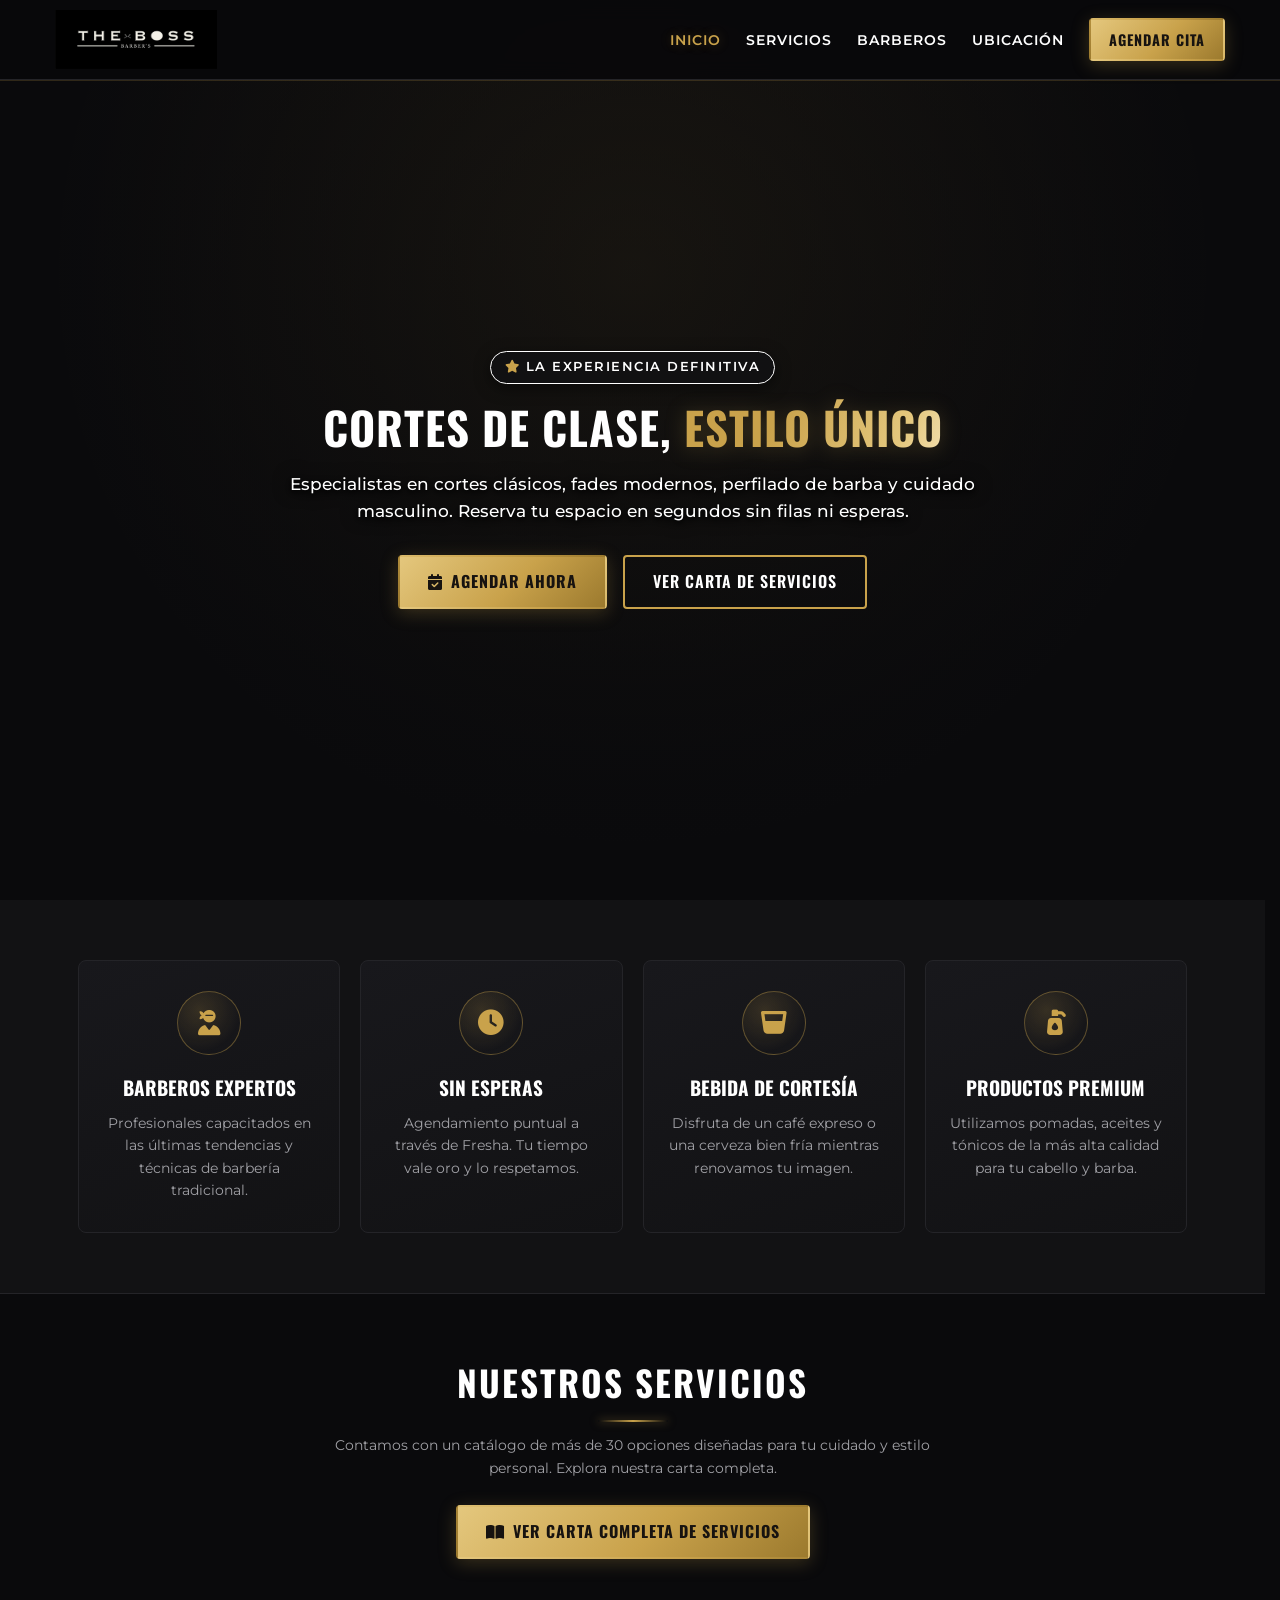
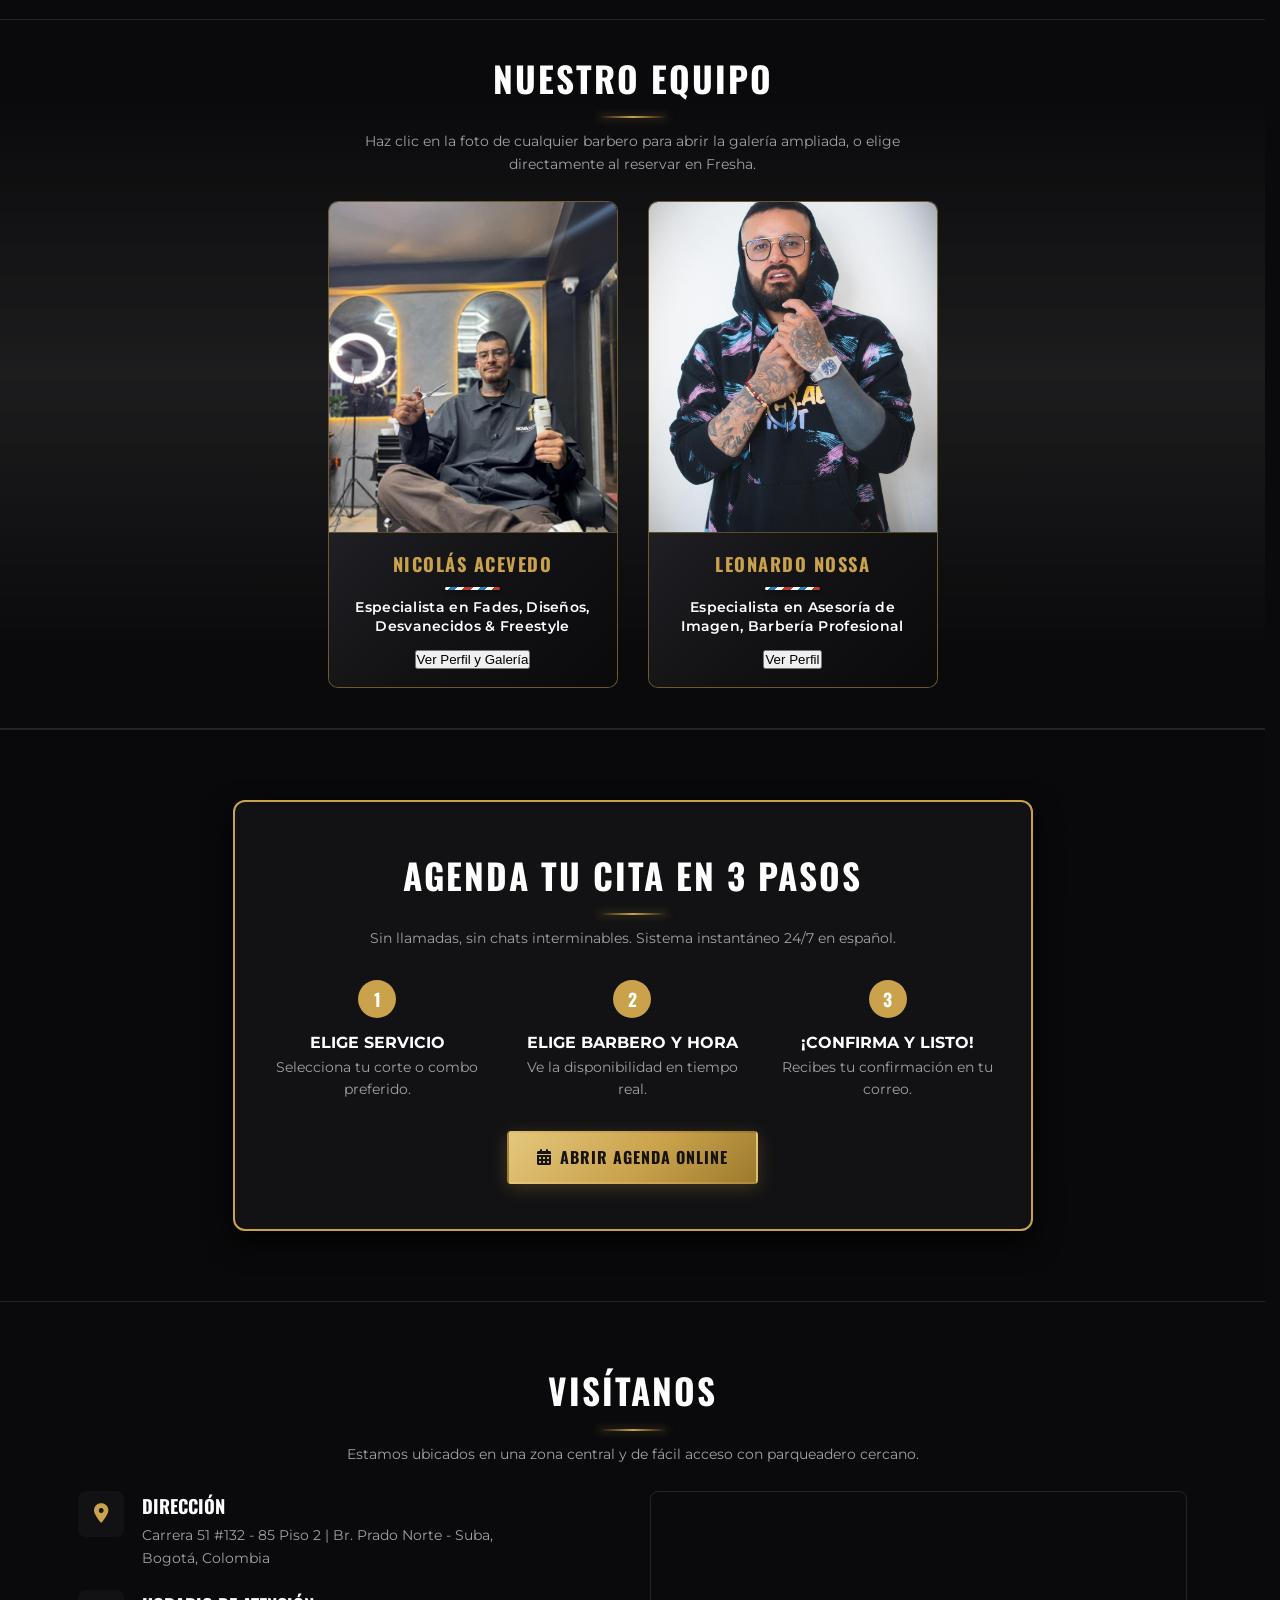
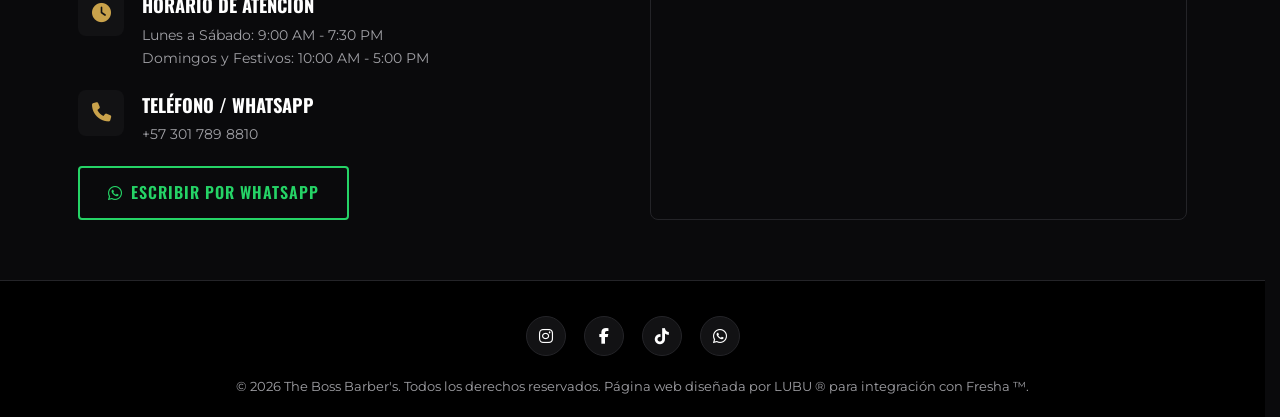
==== commit 2c84eef1: "Add files via upload" ====
--- a/index.html
+++ b/index.html
@@ -117,6 +117,7 @@
                         <p class="barber-role">Especialista en Fades, Diseños, Desvanecidos & Freestyle</p>
                         <p class="barber-bio">Más de 12 años de experiencia. Maestro en degradados pulidos y arreglos de barba de alta precisión.</p>
                         <a href="https://www.fresha.com/book-now/the-boss-barbers-hrlbjr75/all-offer?share=true&pId=3057508" target="_blank" class="btn btn-outline btn-nav">Reservar con Makakikuz</a>
+                        <button class="btn-perfil">Ver Perfil y Galería</button>
                     </div>
                 </div>
 
@@ -138,6 +139,7 @@
                         <p class="barber-role">Especialista en Asesoría de Imagen, Barbería Profesional</p>
                         <p class="barber-bio">Barbero reconocido a nivel nacional por sus cortes modernos y tradicionales, estilos ejecutivos y tratamiento especializado del cabello.</p>
                         <a href="https://www.fresha.com/book-now/the-boss-barbers-hrlbjr75/all-offer?share=true&pId=3057508" target="_blank" class="btn btn-outline btn-nav">Reservar con LEONISA</a>
+                        <button class="btn-perfil">Ver Perfil</button>
                     </div>
                 </div>
             </div>
--- a/styles.css
+++ b/styles.css
@@ -2,19 +2,19 @@
    VARIABLES & RESET UNIFICADO
    ========================================================================== */
 :root {
-    --primary: #FFFFFF;               /* Blanco Puro */
-    --gold: #C9A24B;                  /* Dorado Champagne */
+    --primary: #FFFFFF;               
+    --gold: #C9A24B;                  
     --gold-light: #E4C77D;
-    --silver: #D1D1D6;                /* Plateado refinado */
-    --silver-muted: #8E8E93;          /* Gris metálico tenue */
+    --silver: #D1D1D6;                
+    --silver-muted: #8E8E93;          
     
-    --bg-dark: #0A0A0C;                /* Negro profundo */
-    --bg-card: #121214;                /* Tarjeta negro mate */
-    --bg-surface: #18181C;             /* Superficie con relieve */
+    --bg-dark: #0A0A0C;                
+    --bg-card: #121214;                
+    --bg-surface: #18181C;             
     
-    --text-light: #FFFFFF;            /* Textos principales */
-    --text-muted: #A1A1A6;             /* Descripciones en plateado tenue */
-    --border-color: #242428;           /* Bordes finos */
+    --text-light: #FFFFFF;            
+    --text-muted: #A1A1A6;             
+    --border-color: #242428;           
     --border-glow: rgba(201, 162, 75, 0.2);
 
     --gold-foil: linear-gradient(115deg, var(--gold) 15%, var(--gold-light) 35%, #FFF6DF 50%, var(--gold-light) 65%, var(--gold) 85%);
@@ -25,7 +25,6 @@
     --transition: all 0.3s ease;
 }
 
-/* Textura fina de "grano" para dar sensación de material premium (cuero/papel) */
 body::before {
     content: "";
     position: fixed;
@@ -33,7 +32,7 @@
     z-index: 2;
     pointer-events: none;
     opacity: 0.035;
-    background-image: url("data:image/svg+xml,%3Csvg xmlns='http://www.w3.org/2000/svg' width='120' height='120'%3E%3Cfilter id='n'%3E%3CfeTurbulence type='fractalNoise' baseFrequency='0.9' numOctaves='2' stitchTiles='stitch'/%3E%3C/filter%3E%3Crect width='100%25' height='100%25' filter='url(%23n)'/%3E%3C/svg%3E");
+    background: repeating-linear-gradient(45deg, rgba(255,255,255,0.05) 0, rgba(255,255,255,0.05) 1px, transparent 0, transparent 50px);
     mix-blend-mode: overlay;
 }
 
@@ -87,7 +86,7 @@
 }
 
 .section-padding {
-    padding: 70px 0;
+    padding: 60px 0;
 }
 
 .text-center {
@@ -96,13 +95,13 @@
 
 .section-title {
     font-family: var(--font-title);
-    font-size: clamp(1.6rem, 4vw, 2.3rem);
+    font-size: clamp(1.5rem, 3.5vw, 2.2rem);
     text-transform: uppercase;
     letter-spacing: 2px;
     color: var(--primary);
-    margin-bottom: 16px;
+    margin-bottom: 12px;
     position: relative;
-    padding-bottom: 16px;
+    padding-bottom: 12px;
 }
 
 .section-title::after {
@@ -120,8 +119,8 @@
 
 .section-subtitle {
     color: var(--text-muted);
-    font-size: 0.95rem;
-    margin-bottom: 45px;
+    font-size: 0.9rem;
+    margin-bottom: 25px;
     max-width: 600px;
     margin-left: auto;
     margin-right: auto;
@@ -278,7 +277,7 @@
 }
 
 /* ==========================================================================
-   HERO SECTIONS (INICIO Y SERVICIOS) - CORREGIDO Y UNIFICADO
+   HERO SECTIONS
    ========================================================================== */
 .hero {
     min-height: 100vh;
@@ -316,7 +315,6 @@
 
 .hero-badge {
     display: inline-block;
-    border-color: rgba(201, 162, 75, 0.4);
     background-color: rgba(18, 18, 20, 0.7);
     box-shadow: 0 4px 15px rgba(0,0,0,0.5);
     color: var(--primary);
@@ -328,13 +326,15 @@
     text-transform: uppercase;
     letter-spacing: 1.5px;
     margin-bottom: 18px;
+    animation: fadeInUp 0.8s cubic-bezier(0.2, 0.8, 0.2, 1) forwards;
+    opacity: 0;
+    animation-delay: 0.1s;
 }
 
 .hero-badge i {
     color: var(--gold);
 }
 
-/* CLASE UNIFICADA Y RESTRINGIDA PARA EVITAR QUE CREZCA DEMASIADO */
 .hero-title {
     font-family: var(--font-title);
     font-size: clamp(1.8rem, 3.8vw, 2.8rem);
@@ -345,6 +345,9 @@
     max-width: 700px;
     margin-left: auto;
     margin-right: auto;
+    animation: fadeInUp 0.8s cubic-bezier(0.2, 0.8, 0.2, 1) forwards;
+    opacity: 0;
+    animation-delay: 0.3s;
 }
 
 .hero-title span {
@@ -375,6 +378,9 @@
         0 2px 4px rgba(0, 0, 0, 0.95),
         0 4px 12px rgba(0, 0, 0, 0.9),
         0 0 18px rgba(0, 0, 0, 0.85);
+    animation: fadeInUp 0.8s cubic-bezier(0.2, 0.8, 0.2, 1) forwards;
+    opacity: 0;
+    animation-delay: 0.5s;
 }
 
 .hero-buttons {
@@ -382,10 +388,13 @@
     gap: 16px;
     justify-content: center;
     flex-wrap: wrap;
+    animation: fadeInUp 0.8s cubic-bezier(0.2, 0.8, 0.2, 1) forwards;
+    opacity: 0;
+    animation-delay: 0.7s;
 }
 
 /* ==========================================================================
-   CARACTERÍSTICAS & TARJETAS
+   CARACTERÍSTICAS
    ========================================================================== */
 .features {
     background-color: var(--bg-card);
@@ -407,7 +416,7 @@
     transition: var(--transition);
 }
 
-.feature-card:hover, .barber-card:hover {
+.feature-card:hover {
     border-color: var(--gold);
     transform: translateY(-4px);
     box-shadow: 0 10px 25px rgba(0, 0, 0, 0.6);
@@ -449,98 +458,92 @@
 }
 
 /* ==========================================================================
-   BARBEROS / EQUIPO
+   NUESTRO EQUIPO (FOTOS MÁS ALTAS Y BOTÓN DORADO ESTILIZADO)
    ========================================================================== */
 .barbers {
-    background: var(--bg-dark);
-    padding: 45px 0;
+    background: linear-gradient(180deg, #0A0A0C 0%, #0A0A0C 10%, rgba(252, 250, 245, 0.08) 50%, #0A0A0C 90%, #0A0A0C 100%);
+    padding: 30px 0 40px 0; 
     border-top: 1px solid var(--border-color);
     border-bottom: 1px solid var(--border-color);
-}
-
-.barbers .section-title {
-    color: var(--primary);
-    margin-bottom: 8px;
-}
-
-.barbers .section-subtitle,
-#barberos p {
-    color: var(--text-muted);
-    margin-bottom: 30px;
-    font-size: 0.9rem;
+    overflow: hidden;
+    position: relative;
+}
+
+.barbers .container {
+    max-width: 1200px;
+    margin: 0 auto;
+    padding: 0 20px;
+    text-align: center;
 }
 
 .barbers-grid {
-    display: grid;
-    grid-template-columns: repeat(auto-fit, minmax(280px, 1fr));
-    gap: 35px;
+    display: flex;
+    justify-content: center;
+    gap: 30px;
+    max-width: 720px;
+    margin: 20px auto 0 auto;
+    position: relative;
+    perspective: 1000px;
+    flex-wrap: wrap;
+}
+
+@keyframes floatCardOdd {
+    0%, 100% { 
+        transform: translateY(0); 
+        box-shadow: 0 12px 30px rgba(0,0,0,0.6); 
+    }
+    50% { 
+        transform: translateY(-12px); 
+        box-shadow: 0 22px 45px rgba(0,0,0,0.8), 0 6px 20px rgba(201,162,75,0.15); 
+    }
+}
+
+@keyframes floatCardEven {
+    0%, 100% { 
+        transform: translateY(-12px); 
+        box-shadow: 0 22px 45px rgba(0,0,0,0.8), 0 6px 20px rgba(201,162,75,0.15); 
+    }
+    50% { 
+        transform: translateY(0); 
+        box-shadow: 0 12px 30px rgba(0,0,0,0.6); 
+    }
 }
 
 .barber-card {
     position: relative;
-    aspect-ratio: 3 / 4;
-    border-radius: 12px;
+    width: 290px;
+    background-color: var(--bg-card);
+    border-radius: 10px;
     overflow: hidden;
     border: 1px solid rgba(201, 162, 75, 0.5);
-    box-shadow: 0 10px 30px rgba(0, 0, 0, 0.5);
-    background-color: var(--bg-dark);
     cursor: pointer;
-    transition: transform 0.3s ease, box-shadow 0.3s ease, border-color 0.3s ease;
-}
-
-.barber-card:focus-visible {
-    outline: 2px solid var(--gold);
-    outline-offset: 4px;
+    display: flex;
+    flex-direction: column;
+    transition: transform 0.4s cubic-bezier(0.25, 1, 0.5, 1), box-shadow 0.4s ease, border-color 0.3s ease;
+}
+
+.barber-card:nth-child(odd) {
+    animation: floatCardOdd 6s ease-in-out infinite;
+}
+
+.barber-card:nth-child(even) {
+    animation: floatCardEven 6s ease-in-out infinite;
 }
 
 .barber-card:hover,
 .barber-card:focus-visible {
-    transform: translateY(-10px) scale(1.01);
+    animation-play-state: paused;
+    transform: translateY(-16px) scale(1.02);
     border-color: var(--gold);
-    box-shadow: 0 22px 45px rgba(0, 0, 0, 0.22), 0 0 20px rgba(201, 162, 75, 0.25);
-}
-
-/* Esquinas doradas tipo "ficha de socio" que aparecen al pasar el cursor */
-.barber-card::before,
-.barber-card::after {
-    content: "";
-    position: absolute;
-    width: 26px;
-    height: 26px;
-    border: 2px solid var(--gold);
-    z-index: 4;
-    opacity: 0;
-    transition: opacity 0.35s ease, width 0.35s ease, height 0.35s ease;
-    pointer-events: none;
-}
-
-.barber-card::before {
-    top: 10px;
-    left: 10px;
-    border-right: none;
-    border-bottom: none;
-}
-
-.barber-card::after {
-    bottom: 10px;
-    right: 10px;
-    border-left: none;
-    border-top: none;
-}
-
-.barber-card:hover::before,
-.barber-card:hover::after {
-    opacity: 1;
-    width: 34px;
-    height: 34px;
-}
-
-/* ---- Foto a pantalla completa dentro de la tarjeta ---- */
+    box-shadow: 0 25px 50px rgba(0, 0, 0, 0.9), 0 0 25px rgba(201, 162, 75, 0.3);
+}
+
 .barber-image-container {
-    position: absolute;
-    inset: 0;
-    z-index: 1;
+    position: relative;
+    width: 100%;
+    height: 330px; /* Aumentado a petición para que las fotos sean más altas a lo alto */
     overflow: hidden;
+    background-color: #000;
 }
 
 .barber-img {
@@ -549,117 +552,117 @@
     object-fit: cover;
     object-position: top;
     display: block;
-    transition: transform 0.6s cubic-bezier(0.25, 1, 0.5, 1), filter 0.5s ease;
-}
-
-.barber-card:hover .barber-img,
-.barber-card:focus-visible .barber-img {
-    transform: scale(1.06);
-    filter: brightness(0.85);
-}
-
-/* ---- Cortina de cristal (glassmorphism) que aparece al pasar el cursor ---- */
-.glass-curtain {
-    position: absolute;
-    inset: 0;
-    z-index: 2;
-    display: flex;
-    align-items: center;
-    justify-content: center;
-    background: rgba(10, 10, 12, 0.35);
-    backdrop-filter: blur(6px) saturate(140%);
-    -webkit-backdrop-filter: blur(6px) saturate(140%);
-    opacity: 0;
-    transition: opacity 0.4s ease;
-}
-
-.barber-card:hover .glass-curtain,
-.barber-card:focus-visible .glass-curtain {
-    opacity: 1;
-}
-
-.gallery-text {
-    display: inline-flex;
-    align-items: center;
-    gap: 10px;
-    color: var(--gold-light);
-    font-family: var(--font-title);
-    font-size: 0.85rem;
-    font-weight: 600;
-    text-transform: uppercase;
-    letter-spacing: 2px;
-    padding: 12px 24px;
-    border: 1px solid var(--gold);
-    border-radius: 30px;
-    background: rgba(10, 10, 12, 0.4);
-    transform: translateY(10px);
-    transition: transform 0.4s ease;
-}
-
-.barber-card:hover .gallery-text,
-.barber-card:focus-visible .gallery-text {
-    transform: translateY(0);
-}
-
-/* ---- Barra inferior de vidrio esmerilado (~20% de la tarjeta), SIEMPRE visible ---- */
+    transition: transform 0.6s ease, filter 0.5s ease;
+}
+
+.barber-card:hover .barber-img {
+    transform: scale(1.05);
+    filter: brightness(0.9);
+}
+
 .barber-info {
-    position: absolute;
-    left: 0;
-    right: 0;
-    bottom: 0;
-    z-index: 3;
-    min-height: 22%;
-    padding: 16px 20px 18px;
+    position: relative;
+    padding: 16px 16px 18px;
+    background: linear-gradient(135deg, #1f1f24 0%, #121214 50%, #0a0a0c 100%);
+    border-top: 1px solid rgba(201, 162, 75, 0.4);
+    text-align: center;
     display: flex;
     flex-direction: column;
-    justify-content: center;
-    text-align: left;
-    background: linear-gradient(180deg, rgba(10, 10, 12, 0) 0%, rgba(6, 6, 8, 0.55) 35%, rgba(6, 6, 8, 0.9) 100%);
-    backdrop-filter: blur(10px) saturate(150%);
-    -webkit-backdrop-filter: blur(10px) saturate(150%);
-    border-top: 1px solid rgba(201, 162, 75, 0.35);
-    pointer-events: none; /* deja pasar el clic hacia la tarjeta / cortina de cristal */
+    align-items: center;
+    width: 100%;
+    flex-grow: 1; 
+    justify-content: space-between;
 }
 
 .barber-name {
     font-family: var(--font-title);
-    font-size: 1.1rem;
+    font-size: 1.15rem;
     font-weight: 700;
     text-transform: uppercase;
     letter-spacing: 1.5px;
-    margin-bottom: 6px;
+    color: var(--gold);
+    text-align: center;
+    width: 100%;
+    margin-bottom: 8px;
+    display: flex;
+    flex-direction: column;
+    align-items: center;
+    gap: 8px;
+}
+
+.barber-name::after {
+    content: "";
+    display: block;
+    width: 55px;
+    height: 3px;
+    border-radius: 2px;
+    background: repeating-linear-gradient(
+        -45deg,
+        #C0392B,
+        #C0392B 6px,
+        #FFFFFF 6px,
+        #FFFFFF 11px,
+        #2980B9 11px,
+        #2980B9 16px,
+        #FFFFFF 16px,
+        #FFFFFF 21px
+    );
+    box-shadow: 0 2px 4px rgba(0,0,0,0.4);
+}
+
+.barber-role {
     color: var(--text-light);
-    text-shadow: 0 2px 6px rgba(0, 0, 0, 0.8);
-}
-
-.barber-role {
-    color: var(--gold-light);
-    font-size: 0.63rem;
+    font-size: 0.85rem;
+    font-weight: 600;
+    text-transform: none; 
+    letter-spacing: 0.3px;
+    text-align: center;
+    line-height: 1.4;
+    max-width: 95%;
+    margin-bottom: 14px;
+}
+
+.barber-info .barber-bio {
+    display: none;
+}
+
+.barber-info .btn-reservar,
+.barber-info a[class*="reservar"],
+.barber-info button[class*="reservar"],
+.barber-info .btn:nth-child(n+2) {
+    display: none !important;
+}
+
+/* BOTÓN DORADO ESTILIZADO Y COMPACTO */
+.barber-info .btn {
+    display: inline-flex;
+    align-items: center;
+    justify-content: center;
+    padding: 8px 18px;
+    font-family: var(--font-title);
+    font-size: 0.78rem;
     font-weight: 700;
     text-transform: uppercase;
-    letter-spacing: 1.2px;
-    display: inline-block;
-    padding: 4px 12px;
-    border: 1px solid rgba(228, 199, 125, 0.4);
-    background: rgba(228, 199, 125, 0.08);
-    border-radius: 20px;
-    width: fit-content;
-}
-
-/* La biografía larga y el botón "Reservar" viven en el modal; en la tarjeta
-   se ocultan visualmente (el script sigue leyendo su contenido para el modal). */
-.barber-info .barber-bio,
-.barber-info .btn {
-    position: absolute;
-    width: 1px;
-    height: 1px;
-    overflow: hidden;
-    clip: rect(0 0 0 0);
-    white-space: nowrap;
+    letter-spacing: 1px;
+    border-radius: 4px;
+    cursor: pointer;
+    border: none;
+    transition: var(--transition);
+    background: linear-gradient(135deg, var(--gold-light) 0%, var(--gold) 55%, #9c7a2e 100%);
+    color: #171310;
+    box-shadow: 0 4px 14px rgba(201, 162, 75, 0.25);
+    margin-top: auto; 
+    text-decoration: none;
+}
+
+.barber-info .btn:hover {
+    background: linear-gradient(135deg, #EED89A 0%, var(--gold-light) 55%, var(--gold) 100%);
+    transform: translateY(-2px);
+    box-shadow: 0 6px 18px rgba(201, 162, 75, 0.35);
 }
 
 /* ==========================================================================
-   FRESHA BANNER
+   RESTO DE SECCIONES (Fresha, Contacto, Modal, etc.)
    ========================================================================== */
 .fresha-banner {
     background: linear-gradient(180deg, rgba(9,9,11,0.85) 0%, rgba(9,9,11,0.92) 100%),
@@ -702,9 +705,6 @@
     font-size: 1.1rem;
 }
 
-/* ==========================================================================
-   CONTACTO & UBICACIÓN
-   ========================================================================== */
 .contact-grid {
     display: grid;
     grid-template-columns: repeat(auto-fit, minmax(300px, 1fr));
@@ -763,9 +763,6 @@
     border: 0;
 }
 
-/* ==========================================================================
-   CARTA DE SERVICIOS, BUSCADOR & ACORDEONES
-   ========================================================================== */
 .services-tools {
     display: flex;
     flex-direction: column;
@@ -942,7 +939,6 @@
     color: var(--gold);
     font-weight: 700;
     white-space: nowrap;
-    text-shadow: 0 1px 4px rgba(0, 0, 0, 0.8);
 }
 
 .price-desc {
@@ -1270,7 +1266,7 @@
 }
 
 /* ==========================================================================
-   REVELADO AL HACER SCROLL
+   REVELADO AL HACER SCROLL & ACCESIBILIDAD
    ========================================================================== */
 .reveal {
     opacity: 0;
@@ -1298,7 +1294,6 @@
     }
 }
 
-/* Foco visible para navegación con teclado */
 a:focus-visible,
 button:focus-visible,
 input:focus-visible {
@@ -1306,9 +1301,6 @@
     outline-offset: 3px;
 }
 
-/* ==========================================================================
-   ANIMACIONES GLOBALES Y SOMBREADO
-   ========================================================================== */
 @keyframes fadeInUp {
     from {
         opacity: 0;
@@ -1318,44 +1310,4 @@
         opacity: 1;
         transform: translateY(0);
     }
-}
-
-.hero-badge {
-    animation: fadeInUp 0.8s cubic-bezier(0.2, 0.8, 0.2, 1) forwards;
-    opacity: 0;
-    animation-delay: 0.1s;
-}
-
-.hero-title {
-    animation: fadeInUp 0.8s cubic-bezier(0.2, 0.8, 0.2, 1) forwards;
-    opacity: 0;
-    animation-delay: 0.3s;
-    text-shadow: 
-        0 2px 4px rgba(0, 0, 0, 0.9),
-        0 4px 12px rgba(0, 0, 0, 0.7),
-        0 0 25px rgba(201, 162, 75, 0.18);
-}
-
-.hero-description {
-    animation: fadeInUp 0.8s cubic-bezier(0.2, 0.8, 0.2, 1) forwards;
-    opacity: 0;
-    animation-delay: 0.5s;
-    text-shadow: 0 2px 6px rgba(0, 0, 0, 0.8);
-}
-
-.hero-buttons {
-    animation: fadeInUp 0.8s cubic-bezier(0.2, 0.8, 0.2, 1) forwards;
-    opacity: 0;
-    animation-delay: 0.7s;
-}
-
-.section-title {
-    text-shadow: none; /* Elimina la mancha negra por completo */
-}
-
-
-.barber-name, 
-.price-name, 
-.accordion-title {
-    text-shadow: 0 2px 5px rgba(0, 0, 0, 0.85);
 }
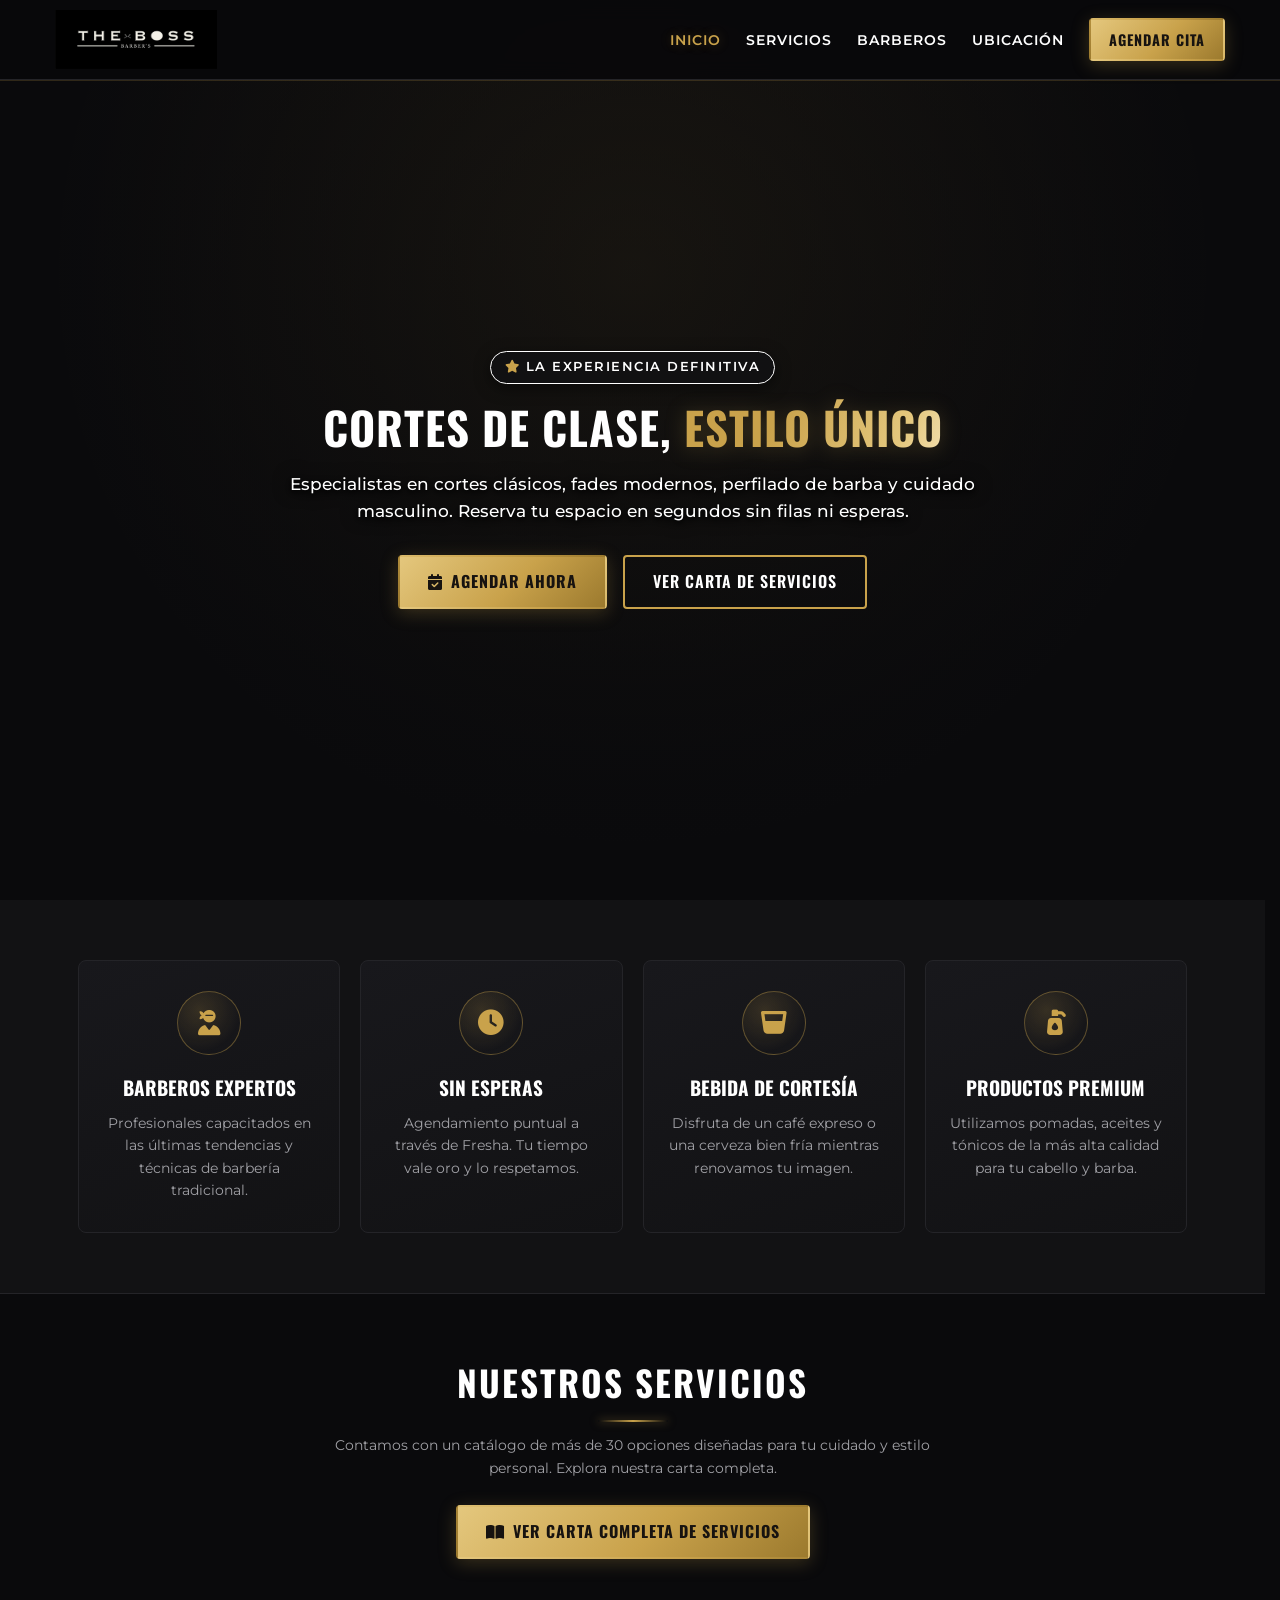
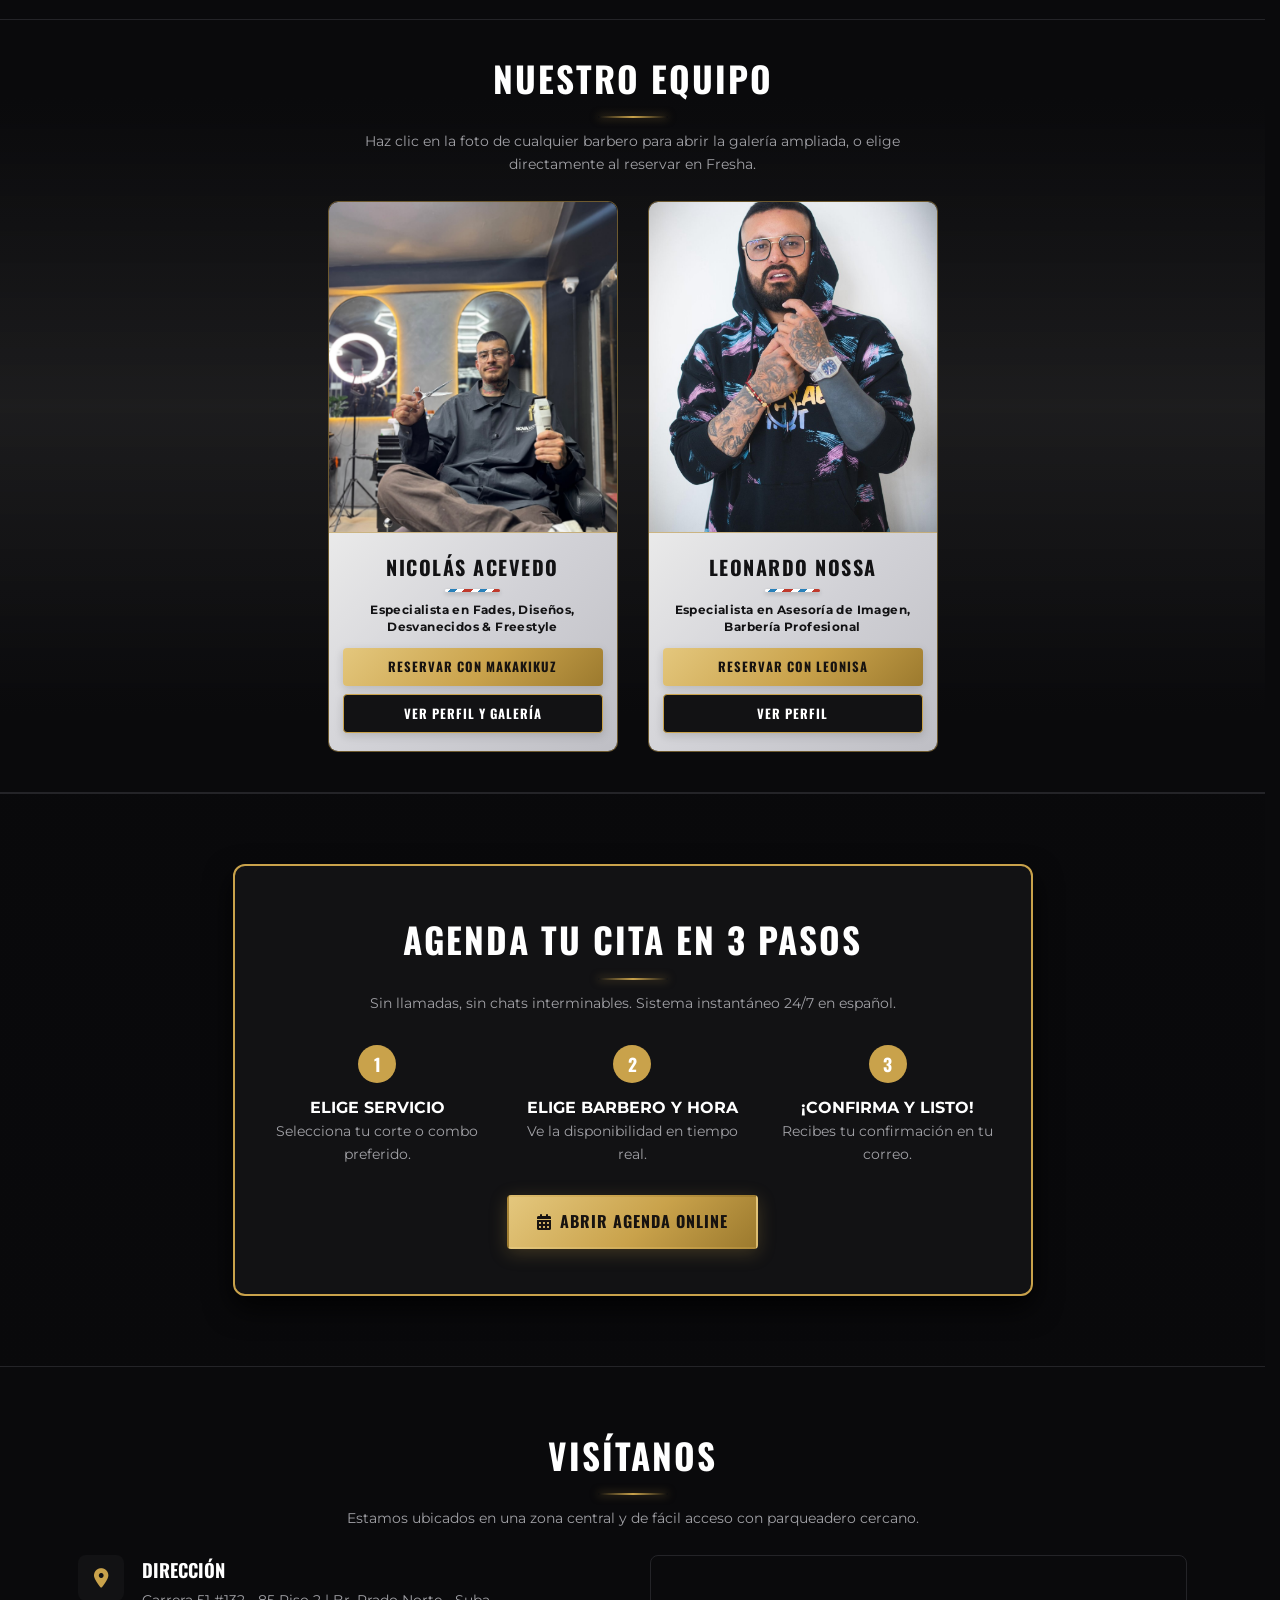
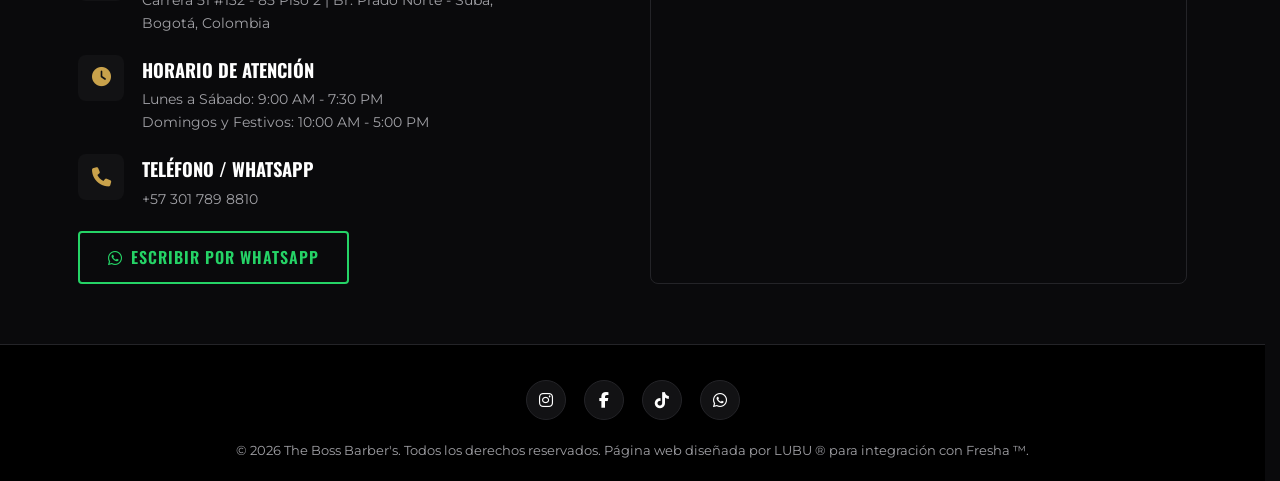
==== commit 04fbb467: "Add files via upload" ====
--- a/index.html
+++ b/index.html
@@ -102,7 +102,6 @@
                 <!-- Barbero 1 -->
                 <div class="barber-card" tabindex="0" role="button" aria-label="Ver perfil y galería de Nicolás Acevedo" data-gallery='["imagenes/nicolas-corte-1.jpg","imagenes/nicolas-corte-2.jpg","imagenes/nicolas-corte-3.jpg","imagenes/nicolas-corte-4.jpg"]'>
                     
-                    <!-- CONTENEDOR CON CORTINA DE CRISTAL -->
                     <div class="barber-image-container">
                         <img src="imagenes/Makakikuz_Style.png" alt="Barbero Nicolás Acevedo" class="barber-img" title="Haz clic para ver perfil y galería">
                         <div class="glass-curtain">
@@ -115,7 +114,9 @@
                     <div class="barber-info">
                         <h3 class="barber-name">Nicolás Acevedo</h3>
                         <p class="barber-role">Especialista en Fades, Diseños, Desvanecidos & Freestyle</p>
-                        <p class="barber-bio">Más de 12 años de experiencia. Maestro en degradados pulidos y arreglos de barba de alta precisión.</p>
+                        <!-- Biografía oculta para la tarjeta, pero visible en el modal -->
+                        <p class="barber-bio">Especialista apasionado por los cortes modernos y el freestyle, garantizando un estilo único y personalizado para cada cliente.</p>
+                        
                         <a href="https://www.fresha.com/book-now/the-boss-barbers-hrlbjr75/all-offer?share=true&pId=3057508" target="_blank" class="btn btn-outline btn-nav">Reservar con Makakikuz</a>
                         <button class="btn-perfil">Ver Perfil y Galería</button>
                     </div>
@@ -124,7 +125,6 @@
                 <!-- Barbero 2 -->
                 <div class="barber-card" tabindex="0" role="button" aria-label="Ver perfil y galería de Leonardo Nossa" data-gallery='["imagenes/leonardo-corte-1.jpg","imagenes/leonardo-corte-2.jpg","imagenes/leonardo-corte-3.jpg","imagenes/leonardo-corte-4.jpg"]'>
                     
-                    <!-- CONTENEDOR CON CORTINA DE CRISTAL -->
                     <div class="barber-image-container">
                         <img src="imagenes/Leonisa_Style.jpg" alt="Barbero Leonardo Nossa" class="barber-img" title="Haz clic para ver perfil y galería">
                         <div class="glass-curtain">
@@ -137,7 +137,9 @@
                     <div class="barber-info">
                         <h3 class="barber-name">Leonardo Nossa</h3>
                         <p class="barber-role">Especialista en Asesoría de Imagen, Barbería Profesional</p>
+                        <!-- Biografía oculta para la tarjeta, pero visible en el modal -->
                         <p class="barber-bio">Barbero reconocido a nivel nacional por sus cortes modernos y tradicionales, estilos ejecutivos y tratamiento especializado del cabello.</p>
+                        
                         <a href="https://www.fresha.com/book-now/the-boss-barbers-hrlbjr75/all-offer?share=true&pId=3057508" target="_blank" class="btn btn-outline btn-nav">Reservar con LEONISA</a>
                         <button class="btn-perfil">Ver Perfil</button>
                     </div>
@@ -303,7 +305,11 @@
             const mainImg = card.querySelector('.barber-img').src;
             const name = card.querySelector('.barber-name').textContent;
             const role = card.querySelector('.barber-role').textContent;
-            const bio = card.querySelector('.barber-bio').textContent;
+            
+            // Validación de seguridad para la biografía por si algún barbero no la tiene
+            const bioElement = card.querySelector('.barber-bio');
+            const bio = bioElement ? bioElement.textContent : 'Perfil del barbero en construcción.';
+            
             const btnHref = card.querySelector('.btn').href;
 
             let extraPhotos = [];
@@ -323,7 +329,6 @@
                 abrirModal();
             };
 
-            // Toda la tarjeta es clicable (imagen, cortina de cristal y barra de info)
             card.addEventListener('click', abrirPerfil);
             card.addEventListener('keydown', (e) => {
                 if (e.key === 'Enter' || e.key === ' ') {
--- a/styles.css
+++ b/styles.css
@@ -458,7 +458,7 @@
 }
 
 /* ==========================================================================
-   NUESTRO EQUIPO (FOTOS MÁS ALTAS Y BOTÓN DORADO ESTILIZADO)
+   NUESTRO EQUIPO (TARJETAS PLATEADAS, MÁS ANGOSTAS Y BOTÓN DORADO ESTILIZADO)
    ========================================================================== */
 .barbers {
     background: linear-gradient(180deg, #0A0A0C 0%, #0A0A0C 10%, rgba(252, 250, 245, 0.08) 50%, #0A0A0C 90%, #0A0A0C 100%);
@@ -541,7 +541,7 @@
 .barber-image-container {
     position: relative;
     width: 100%;
-    height: 330px; /* Aumentado a petición para que las fotos sean más altas a lo alto */
+    height: 330px; 
     overflow: hidden;
     background-color: #000;
 }
@@ -560,34 +560,35 @@
     filter: brightness(0.9);
 }
 
+/* CAJA DE INFORMACIÓN PLATEADA */
 .barber-info {
     position: relative;
-    padding: 16px 16px 18px;
-    background: linear-gradient(135deg, #1f1f24 0%, #121214 50%, #0a0a0c 100%);
-    border-top: 1px solid rgba(201, 162, 75, 0.4);
+    padding: 18px 14px;
+    background: linear-gradient(135deg, #EAEAEA 0%, #D1D1D6 50%, #BEBEC4 100%);
+    border-top: 1px solid rgba(201, 162, 75, 0.6);
     text-align: center;
     display: flex;
     flex-direction: column;
     align-items: center;
     width: 100%;
     flex-grow: 1; 
-    justify-content: space-between;
+    gap: 8px;
 }
 
 .barber-name {
     font-family: var(--font-title);
-    font-size: 1.15rem;
+    font-size: 1.25rem;
     font-weight: 700;
     text-transform: uppercase;
     letter-spacing: 1.5px;
-    color: var(--gold);
+    color: #121214;
     text-align: center;
     width: 100%;
-    margin-bottom: 8px;
+    margin-bottom: 2px;
     display: flex;
     flex-direction: column;
     align-items: center;
-    gap: 8px;
+    gap: 6px;
 }
 
 .barber-name::after {
@@ -607,60 +608,72 @@
         #FFFFFF 16px,
         #FFFFFF 21px
     );
-    box-shadow: 0 2px 4px rgba(0,0,0,0.4);
+    box-shadow: 0 2px 4px rgba(0,0,0,0.2);
 }
 
 .barber-role {
-    color: var(--text-light);
-    font-size: 0.85rem;
-    font-weight: 600;
-    text-transform: none; 
-    letter-spacing: 0.3px;
+    color: #121214;
+    font-size: 0.78rem;
+    font-weight: 700;
+    letter-spacing: 0.4px;
     text-align: center;
-    line-height: 1.4;
+    line-height: 1.35;
     max-width: 95%;
-    margin-bottom: 14px;
-}
-
-.barber-info .barber-bio {
+}
+
+/* AQUÍ ESTÁ EL AJUSTE PRINCIPAL: OCULTAMOS LA BIO DE LA TARJETA VISUAL */
+.barber-bio {
     display: none;
 }
 
-.barber-info .btn-reservar,
-.barber-info a[class*="reservar"],
-.barber-info button[class*="reservar"],
-.barber-info .btn:nth-child(n+2) {
-    display: none !important;
-}
-
-/* BOTÓN DORADO ESTILIZADO Y COMPACTO */
-.barber-info .btn {
+/* ESTILOS DE LOS BOTONES */
+.barber-info .btn-nav,
+.barber-info .btn-perfil {
+    width: 100%;
     display: inline-flex;
     align-items: center;
     justify-content: center;
-    padding: 8px 18px;
+    padding: 9px 14px;
     font-family: var(--font-title);
-    font-size: 0.78rem;
+    font-size: 0.8rem;
     font-weight: 700;
     text-transform: uppercase;
     letter-spacing: 1px;
     border-radius: 4px;
     cursor: pointer;
-    border: none;
     transition: var(--transition);
+    text-decoration: none;
+    box-shadow: 0 3px 10px rgba(0,0,0,0.15);
+}
+
+/* Botón 1: Reservar (Dorado) */
+.barber-info .btn-nav {
     background: linear-gradient(135deg, var(--gold-light) 0%, var(--gold) 55%, #9c7a2e 100%);
     color: #171310;
-    box-shadow: 0 4px 14px rgba(201, 162, 75, 0.25);
-    margin-top: auto; 
-    text-decoration: none;
-}
-
-.barber-info .btn:hover {
+    border: none;
+    margin-top: 4px;
+}
+
+.barber-info .btn-nav:hover {
     background: linear-gradient(135deg, #EED89A 0%, var(--gold-light) 55%, var(--gold) 100%);
     transform: translateY(-2px);
-    box-shadow: 0 6px 18px rgba(201, 162, 75, 0.35);
-}
-
+    box-shadow: 0 6px 16px rgba(0, 0, 0, 0.25);
+    color: #171310;
+}
+
+/* Botón 2: Ver Perfil y Galería (Oscuro con borde dorado) */
+.barber-info .btn-perfil {
+    background: var(--bg-card);
+    color: var(--text-light);
+    border: 1px solid var(--gold);
+}
+
+.barber-info .btn-perfil:hover {
+    background: var(--bg-surface);
+    color: var(--gold);
+    transform: translateY(-2px);
+    box-shadow: 0 6px 16px rgba(0, 0, 0, 0.3);
+}
 /* ==========================================================================
    RESTO DE SECCIONES (Fresha, Contacto, Modal, etc.)
    ========================================================================== */
